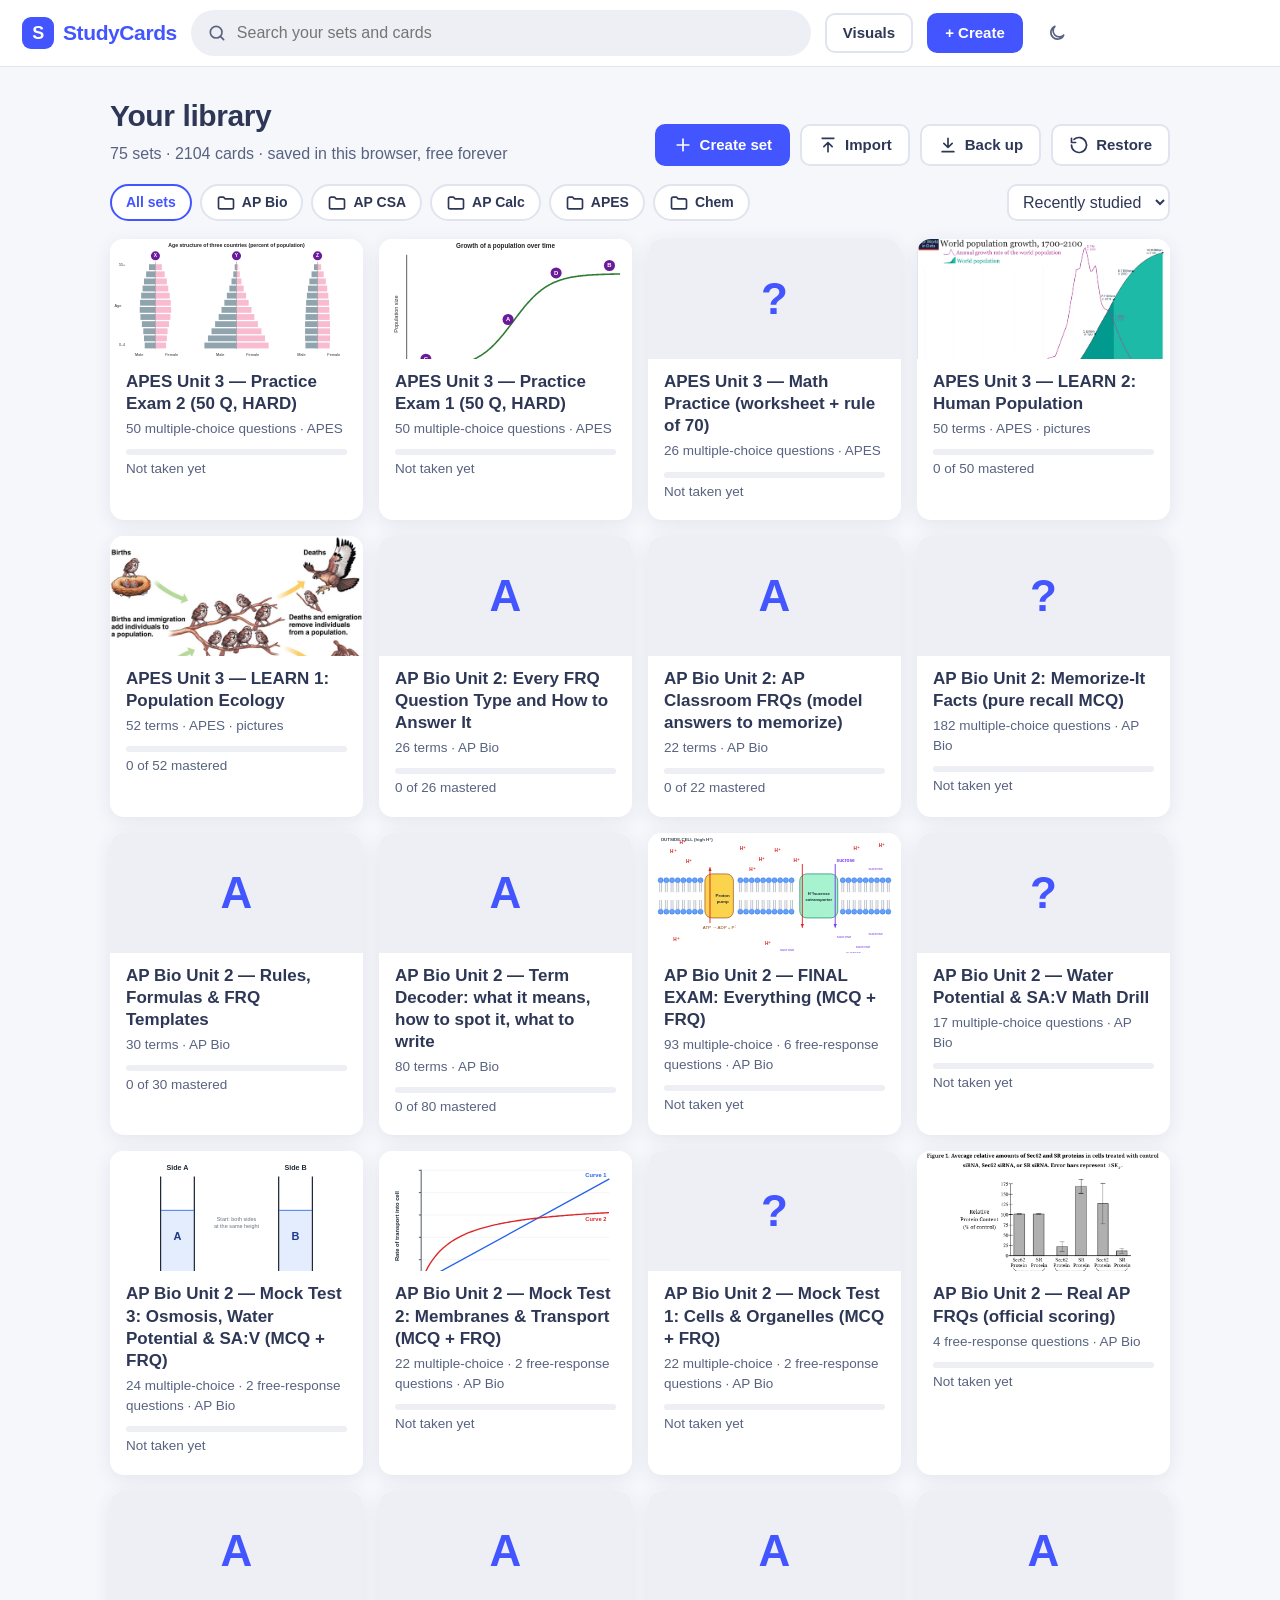
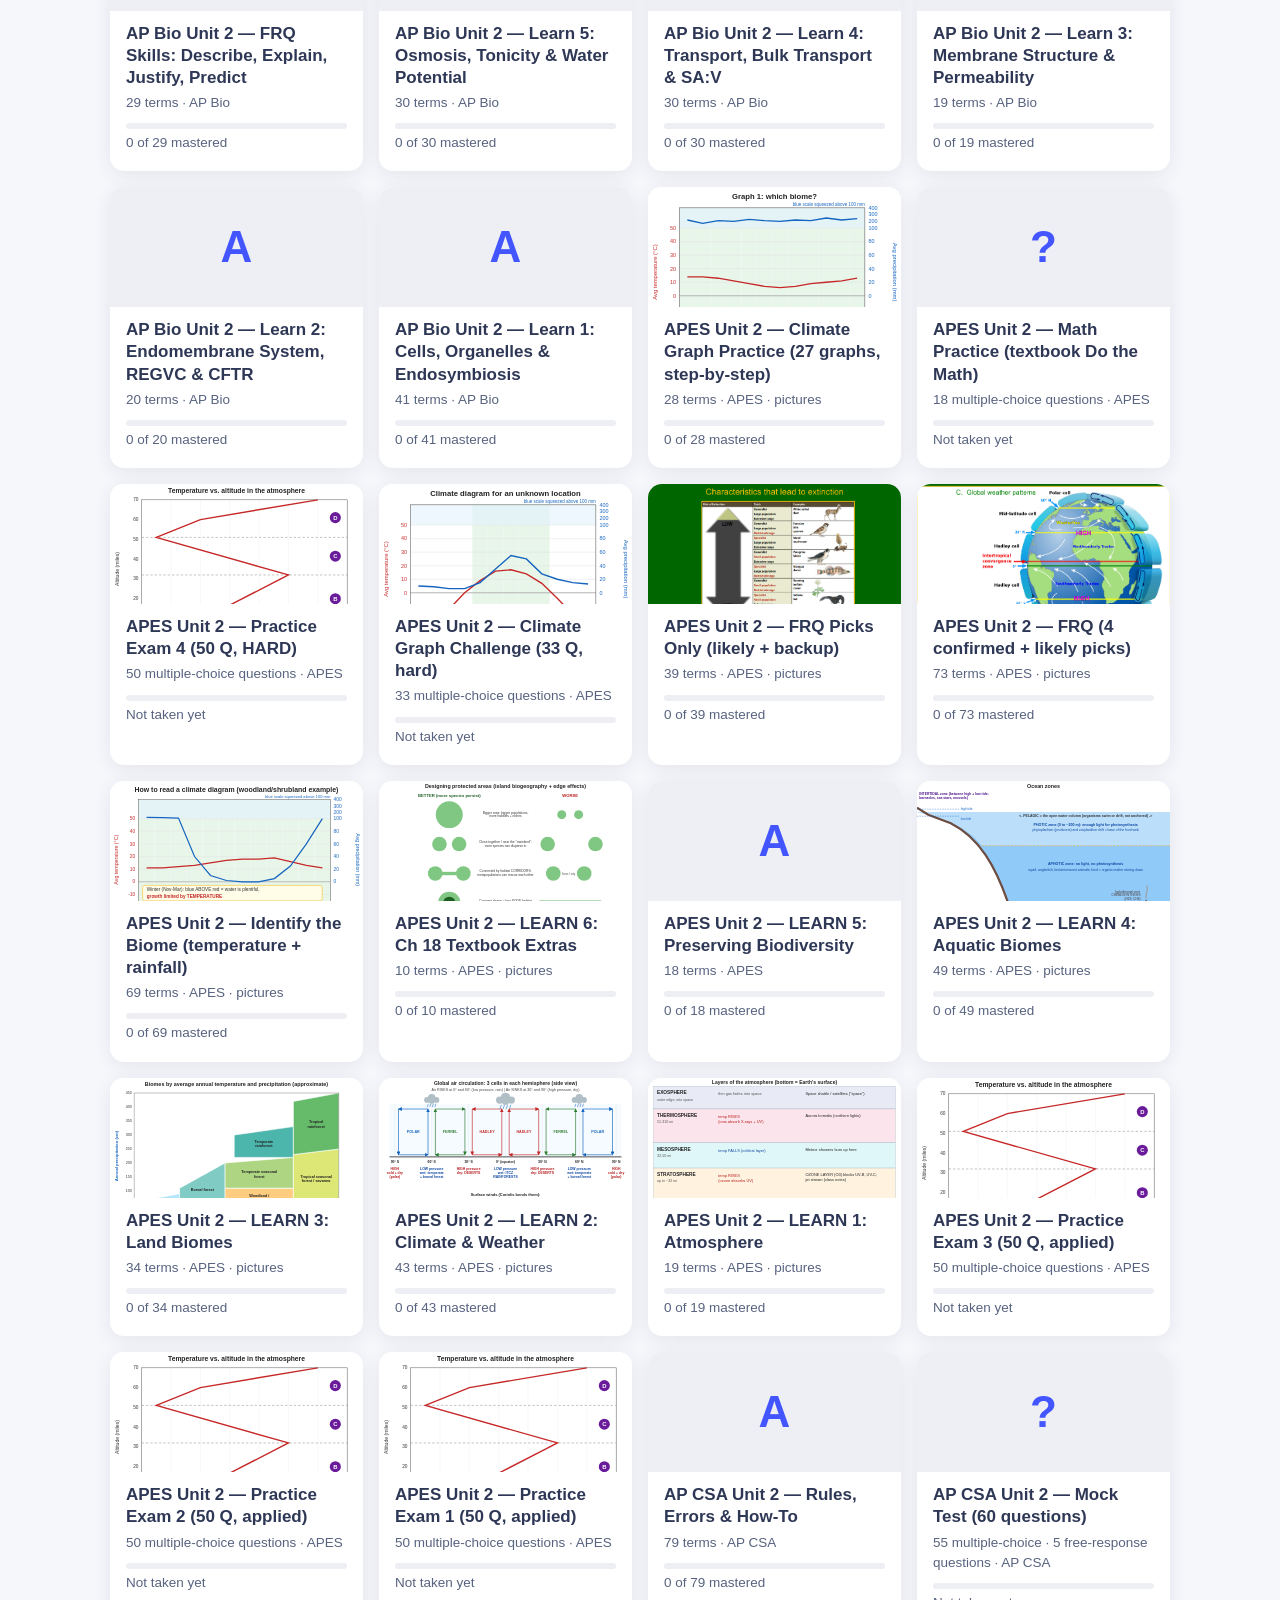
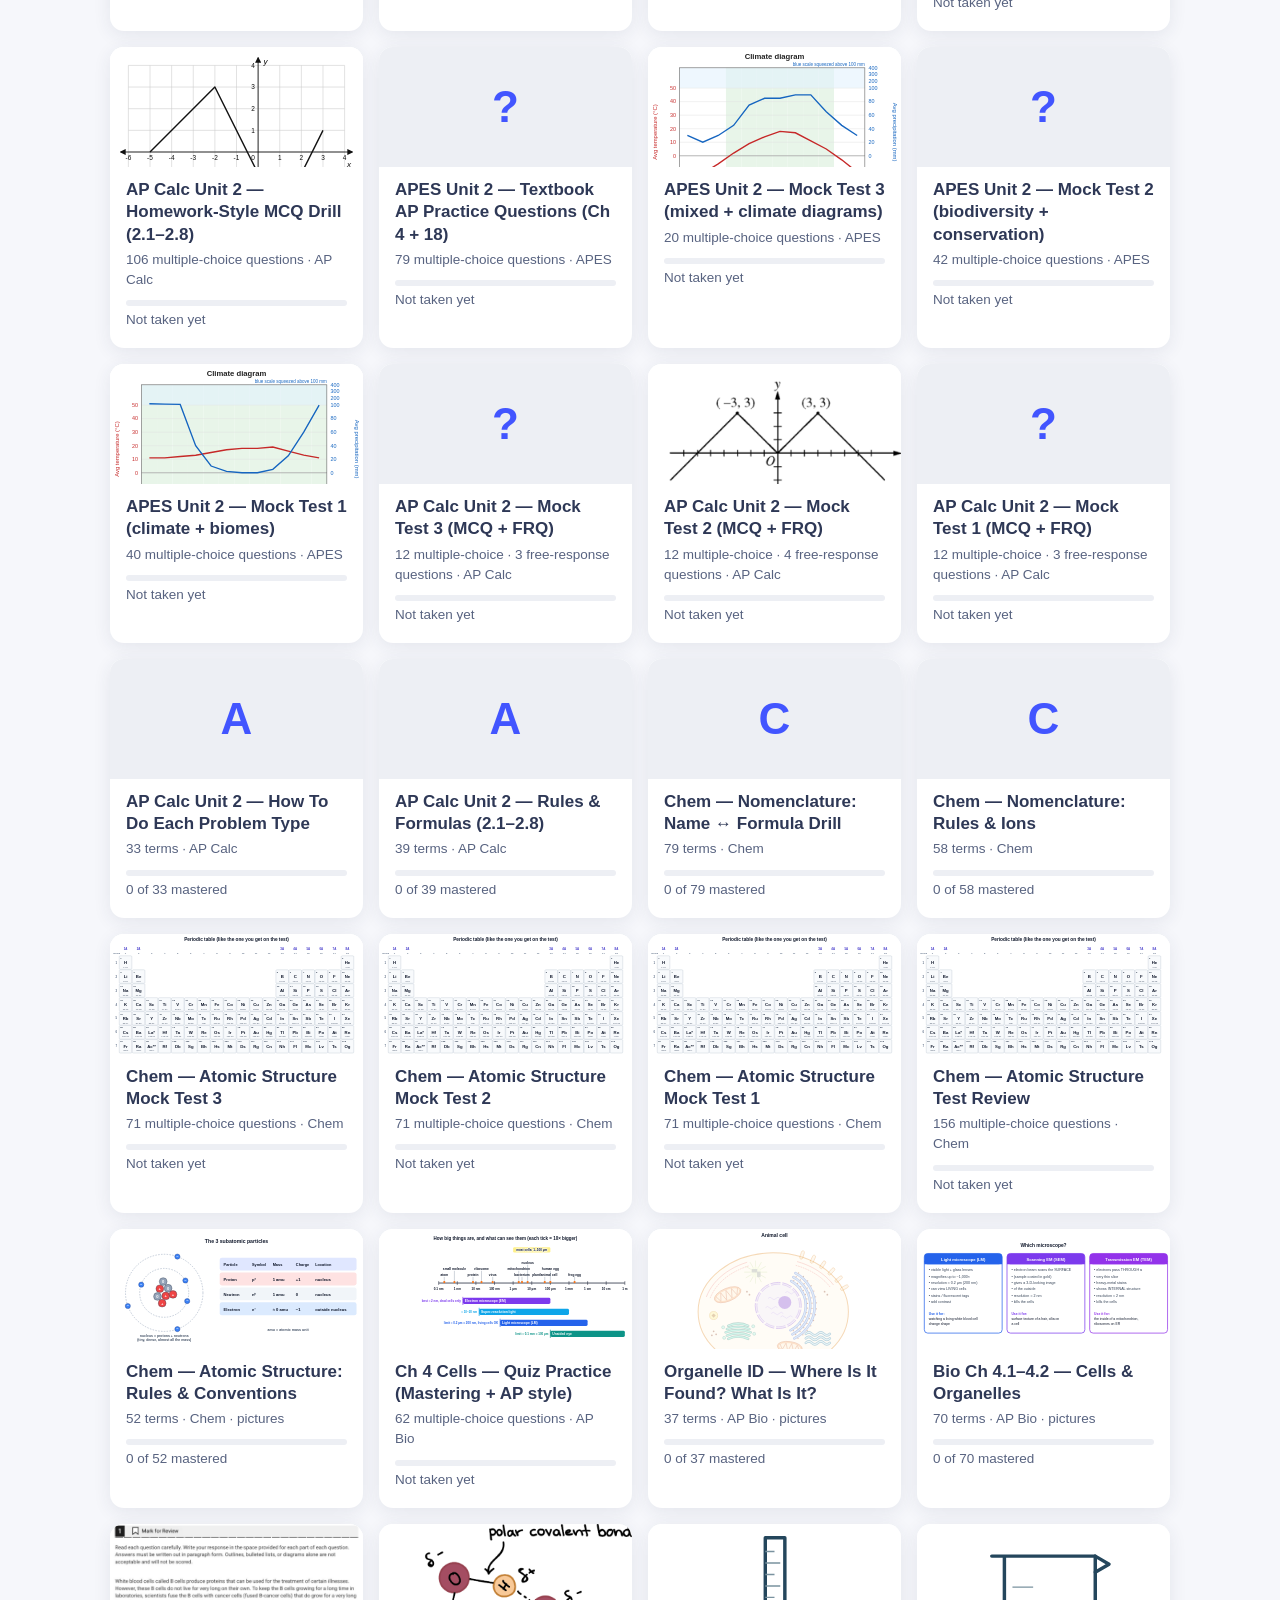
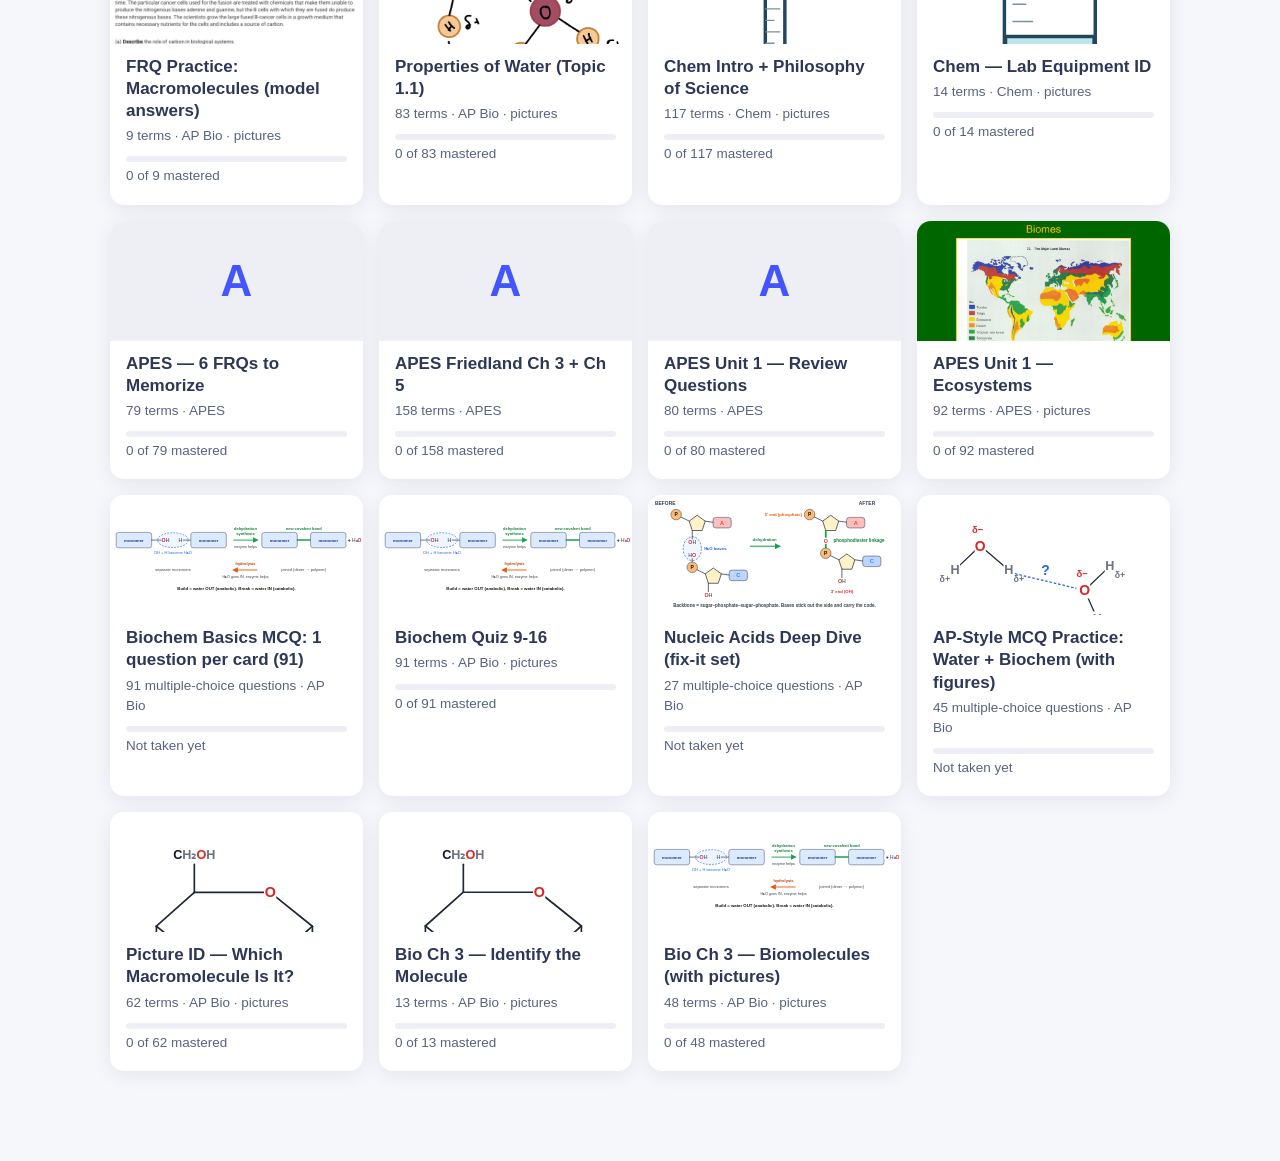
==== index.html @ 5f493a66 "Add APES Unit 3 (Population): 2 LEARN decks, math practice, 2 hard 50-Q practice exams Co-authored-b" ====
<!doctype html>
<html lang="en">
<head>
  <meta charset="utf-8">
  <meta name="viewport" content="width=device-width,initial-scale=1">
  <title>StudyCards</title>
  <link rel="stylesheet" href="styles.css?v=1792460000">
</head>
<body>
  <header class="topbar">
    <a class="logo" href="#/"><span class="mark">S</span><span class="word">StudyCards</span></a>
    <label class="search">
      <svg class="ic" viewBox="0 0 24 24" fill="none" stroke="currentColor" stroke-width="2" stroke-linecap="round"><circle cx="11" cy="11" r="7"/><path d="M20 20l-4-4"/></svg>
      <input id="q" type="search" placeholder="Search your sets and cards" autocomplete="off">
    </label>
    <a class="btn" href="explain/circulation.html" title="Air &amp; ocean circulation visual explainer">Visuals</a>
    <a class="btn primary" href="#/new">+ Create</a>
    <button class="ib" id="theme" title="Dark mode"><svg class="ic" viewBox="0 0 24 24" fill="none" stroke="currentColor" stroke-width="2" stroke-linecap="round" stroke-linejoin="round"><path d="M20 14.5A8 8 0 1 1 9.5 4 6.5 6.5 0 0 0 20 14.5z"/></svg></button>
  </header>
  <main id="app"></main>
  <input type="file" id="imgpick" accept="image/*" hidden>
  <script src="seed.js?v=1792460000"></script>
  <script src="app.js?v=1792460000"></script>
</body>
</html>
---- styles.css ----
:root {
  --bg: #f6f7fb; --card: #fff; --ink: #2e3856; --mut: #586380; --line: #e0e4ef; --soft: #edeff4;
  --pri: #4255ff; --prih: #3a4ae0; --ok: #18ae79; --okbg: #e3f7ef; --bad: #e0493e; --badbg: #fdecea;
  --learn: #ffb020; --shadow: 0 4px 18px rgba(46, 56, 86, .09);
}
body.dark {
  --bg: #0a092d; --card: #2e3856; --ink: #f6f7fb; --mut: #b0b8d6; --line: #46537d; --soft: #232e4f;
  --okbg: #113b33; --badbg: #43202a; --shadow: 0 4px 18px rgba(0, 0, 0, .4);
}
* { box-sizing: border-box; }
html { scroll-behavior: smooth; }
body { margin: 0; background: var(--bg); color: var(--ink); font: 16px/1.5 -apple-system, BlinkMacSystemFont, "Segoe UI", Inter, Roboto, sans-serif; }
a { color: inherit; }
h1 { font-size: 30px; margin: 0 0 4px; letter-spacing: -.4px; }
h2 { font-size: 22px; margin: 0 0 10px; }
h3 { font-size: 17px; margin: 18px 0 8px; }
.muted { color: var(--mut); }
.small { font-size: 13px; }
.center { text-align: center; justify-content: center; }
.row { display: flex; align-items: center; }
.gap { gap: 10px; }
.wrap { flex-wrap: wrap; }
.end { justify-content: flex-end; margin-top: 18px; }
.ic { width: 20px; height: 20px; flex: none; }

/* top bar */
.topbar { position: sticky; top: 0; z-index: 30; display: flex; align-items: center; gap: 14px; padding: 10px 22px; background: var(--card); border-bottom: 1px solid var(--line); }
.logo { display: flex; align-items: center; gap: 9px; text-decoration: none; font-weight: 800; font-size: 21px; color: var(--pri); letter-spacing: -.4px; }
body.dark .logo { color: #fff; }
.logo .mark { width: 32px; height: 32px; border-radius: 9px; background: var(--pri); color: #fff; display: grid; place-items: center; font-size: 18px; }
.search { flex: 1; max-width: 620px; display: flex; align-items: center; gap: 6px; background: var(--soft); border: 2px solid transparent; border-radius: 999px; padding: 0 14px; color: var(--mut); }
.search:focus-within { border-color: var(--pri); background: var(--card); }
.search input { flex: 1; border: 0; background: transparent; padding: 9px 4px; font: inherit; color: var(--ink); outline: 0; }
main#app { max-width: 1100px; margin: 0 auto; padding: 26px 20px 90px; }
@media (max-width: 640px) { .logo .word { display: none; } .topbar { padding: 10px 12px; gap: 8px; } h1 { font-size: 24px; } }

/* buttons */
.btn { display: inline-flex; align-items: center; justify-content: center; gap: 7px; border: 2px solid var(--line); background: var(--card); color: var(--ink); padding: 9px 16px; border-radius: 10px; font-family: inherit; font-weight: 650; font-size: 15px; line-height: 1.2; cursor: pointer; text-decoration: none; white-space: nowrap; }
.btn:hover { border-color: var(--mut); }
.btn.primary { background: var(--pri); border-color: var(--pri); color: #fff; }
.btn.primary:hover { background: var(--prih); border-color: var(--prih); }
.btn.danger { color: var(--bad); }
.btn.big { padding: 13px 26px; font-size: 16px; }
.btn.ghost { border-color: transparent; background: transparent; }
.btn:disabled { opacity: .5; cursor: default; }
.ib { display: inline-grid; place-items: center; min-width: 40px; height: 40px; padding: 0 8px; border-radius: 999px; border: 0; background: transparent; color: var(--mut); cursor: pointer; font-family: inherit; font-weight: 650; font-size: 13px; }
.ib:hover { background: var(--soft); color: var(--ink); }
.ib.on { color: var(--pri); background: rgba(66, 85, 255, .12); }
.ib.sm { min-width: 32px; height: 32px; }
.ib:disabled { opacity: .35; cursor: default; }
.star.on { color: #f5b400; }
.star.on .ic { fill: #f5b400; }
.link { background: none; border: 0; color: var(--pri); font: inherit; font-weight: 650; cursor: pointer; padding: 6px 0; margin-top: 10px; }
.crumb { display: inline-flex; align-items: center; gap: 6px; color: var(--mut); text-decoration: none; font-weight: 600; font-size: 14px; margin-bottom: 12px; }
.crumb:hover { color: var(--ink); }
.crumb .ic { width: 16px; height: 16px; }

/* home */
.home-top { display: flex; justify-content: space-between; align-items: flex-end; gap: 16px; flex-wrap: wrap; margin-bottom: 18px; }
.chips { display: flex; gap: 8px; flex-wrap: wrap; align-items: center; margin-bottom: 18px; }
.chip { border: 2px solid var(--line); background: var(--card); color: var(--ink); border-radius: 999px; padding: 6px 14px; font: inherit; font-weight: 600; font-size: 14px; cursor: pointer; display: inline-flex; gap: 6px; align-items: center; }
.chip.on { border-color: var(--pri); color: var(--pri); }
.chips select { margin-left: auto; }
select, input[type=number], .field input, .field select { font: inherit; color: var(--ink); background: var(--card); border: 2px solid var(--line); border-radius: 10px; padding: 7px 10px; }
.grid { display: grid; grid-template-columns: repeat(auto-fill, minmax(250px, 1fr)); gap: 16px; }
.tile { display: flex; flex-direction: column; background: var(--card); border-radius: 14px; box-shadow: var(--shadow); text-decoration: none; overflow: hidden; border-bottom: 4px solid transparent; transition: transform .12s, border-color .12s; }
.tile:hover { transform: translateY(-2px); border-bottom-color: var(--pri); }
.thumb { height: 120px; background: var(--soft); display: grid; place-items: center; overflow: hidden; }
.thumb img { width: 100%; height: 100%; object-fit: contain; background: #fff; }
.thumb.none { font-size: 44px; font-weight: 800; color: var(--pri); }
.tbody { padding: 12px 16px 14px; }
.ttl { font-weight: 750; font-size: 17px; line-height: 1.3; margin-bottom: 4px; }
.meta { color: var(--mut); font-size: 13.5px; }
.mbar { height: 6px; border-radius: 999px; background: var(--soft); margin: 10px 0 4px; overflow: hidden; }
.mbar span { display: block; height: 100%; background: var(--ok); }
.empty { color: var(--mut); padding: 30px; text-align: center; background: var(--card); border-radius: 14px; }
.hits { display: grid; gap: 8px; }
.hit { display: grid; grid-template-columns: 1fr 2fr auto; gap: 14px; background: var(--card); padding: 12px 16px; border-radius: 12px; text-decoration: none; box-shadow: var(--shadow); }
.hit em { color: var(--mut); font-size: 13px; font-style: normal; }
@media (max-width: 640px) { .hit { grid-template-columns: 1fr; gap: 2px; } }

/* set page */
.set-head { display: flex; justify-content: space-between; gap: 16px; flex-wrap: wrap; margin-bottom: 18px; }
.set-head p { max-width: 680px; margin: 8px 0 0; }
.modes { display: grid; grid-template-columns: repeat(auto-fill, minmax(150px, 1fr)); gap: 12px; margin-bottom: 18px; }
.mode { display: flex; align-items: center; gap: 12px; padding: 16px 18px; background: var(--card); border-radius: 12px; box-shadow: var(--shadow); text-decoration: none; font-weight: 700; border-bottom: 3px solid transparent; }
.mode:hover { border-bottom-color: var(--pri); }
.mode .ic { width: 26px; height: 26px; color: var(--pri); }
.progress-row { display: flex; gap: 12px; flex-wrap: wrap; margin-bottom: 26px; }
.pstat { background: var(--card); border-radius: 12px; padding: 10px 16px; box-shadow: var(--shadow); color: var(--mut); font-size: 14px; }
.pstat b { display: block; font-size: 22px; color: var(--ink); }
.pstat.mastered b { color: var(--ok); } .pstat.learning b { color: var(--learn); }
.list-head { display: flex; justify-content: space-between; align-items: center; gap: 12px; flex-wrap: wrap; }
.seg { display: inline-flex; background: var(--soft); padding: 4px; border-radius: 10px; }
.seg button { border: 0; background: transparent; color: var(--mut); font: inherit; font-weight: 650; font-size: 14px; padding: 6px 14px; border-radius: 8px; cursor: pointer; }
.seg button.on { background: var(--card); color: var(--ink); box-shadow: var(--shadow); }
.terms { display: grid; gap: 10px; }
.term { display: grid; grid-template-columns: minmax(0, 1fr) minmax(0, 2fr) auto; gap: 18px; background: var(--card); padding: 16px 18px; border-radius: 12px; box-shadow: var(--shadow); align-items: start; }
.term .tside { font-weight: 650; border-right: 2px solid var(--line); padding-right: 18px; }
.term img { max-width: 100%; max-height: 180px; border-radius: 8px; display: block; margin-bottom: 8px; cursor: zoom-in; background: #fff; }
.tact { display: flex; align-items: center; gap: 2px; }
.chipst { font-size: 12px; font-weight: 700; padding: 3px 9px; border-radius: 999px; margin-right: 4px; white-space: nowrap; }
.chipst.fresh { background: var(--soft); color: var(--mut); }
.chipst.learning { background: #fff3dc; color: #a36800; }
.chipst.mastered { background: var(--okbg); color: var(--ok); }
body.dark .chipst.learning { background: #4a3a17; color: #ffc85c; }
.note { margin-top: 8px; font-size: 14px; color: var(--mut); background: var(--soft); border-radius: 8px; padding: 8px 12px; text-align: left; }
@media (max-width: 700px) { .term { grid-template-columns: 1fr; } .term .tside { border-right: 0; border-bottom: 2px solid var(--line); padding: 0 0 10px; } }

/* side content */
.sc { display: flex; flex-direction: column; align-items: center; justify-content: center; gap: 12px; text-align: center; width: 100%; }
.sc img { max-width: 100%; max-height: 240px; object-fit: contain; border-radius: 8px; background: #fff; }
.sc .t { font-size: 26px; line-height: 1.35; white-space: normal; overflow-wrap: anywhere; }
.sc.long .t { font-size: 20px; }
.sc.xlong .t { font-size: 16.5px; text-align: left; }
.sc.imgonly img { max-height: 320px; }
.sc.small .t { font-size: 15.5px; }
.sc.small.long .t, .sc.small.xlong .t { font-size: 13.5px; text-align: left; }
.sc.small img { max-height: 110px; }
.sc.big .t { font-size: 22px; }
.sc.big.xlong .t { font-size: 17px; }
.sc.big img { max-height: 300px; }

/* study shell */
.study-top { display: flex; align-items: center; justify-content: space-between; gap: 12px; margin-bottom: 10px; }
.study-top .crumb { margin: 0; max-width: 40%; overflow: hidden; text-overflow: ellipsis; white-space: nowrap; }
.mode-title { display: flex; align-items: center; gap: 8px; font-weight: 750; }
.mode-title .ic { color: var(--pri); }
.count { font-weight: 700; color: var(--mut); }
.fbar { height: 4px; background: var(--soft); border-radius: 999px; overflow: hidden; }
.fbar span { display: block; height: 100%; background: var(--pri); transition: width .25s; }
.hint { text-align: center; font-size: 13px; color: var(--mut); margin-top: 12px; }
.trackbar { display: flex; justify-content: space-between; align-items: center; font-weight: 700; font-size: 14px; margin: 6px 0; }
.trackbar .still { color: var(--learn); } .trackbar .know { color: var(--ok); }

/* flashcards */
.card3d { perspective: 1800px; height: min(58vh, 460px); margin: 16px 0; cursor: pointer; user-select: none; -webkit-user-select: none; }
.card3d .inner { position: relative; width: 100%; height: 100%; transition: transform .5s cubic-bezier(.4, .2, .2, 1), opacity .18s; transform-style: preserve-3d; }
.card3d.flipped .inner { transform: rotateX(180deg); }
.card3d.go-left .inner { transform: translateX(-60px) rotate(-4deg); opacity: 0; }
.card3d.go-right .inner { transform: translateX(60px) rotate(4deg); opacity: 0; }
.face { position: absolute; inset: 0; backface-visibility: hidden; -webkit-backface-visibility: hidden; background: var(--card); border-radius: 20px; box-shadow: var(--shadow); display: flex; flex-direction: column; align-items: center; justify-content: center; padding: 48px 40px 32px; overflow: auto; }
.face.back { transform: rotateX(180deg); }
.face .sc img { max-height: 300px; }
.face .sc.imgonly img { max-height: 360px; }
.face .note { max-width: 640px; }
.ftools { position: absolute; top: 10px; right: 12px; display: flex; gap: 2px; }
.fctl { display: flex; justify-content: center; align-items: center; gap: 18px; }
.round { width: 58px; height: 58px; border-radius: 999px; border: 2px solid var(--line); background: var(--card); color: var(--ink); display: grid; place-items: center; cursor: pointer; }
.round:hover:not(:disabled) { border-color: var(--mut); }
.round:disabled { opacity: .35; cursor: default; }
.round .ic { width: 26px; height: 26px; }
.round.still { color: var(--learn); border-color: var(--learn); }
.round.know { color: var(--ok); border-color: var(--ok); }
.done { text-align: center; background: var(--card); border-radius: 20px; padding: 44px 24px; box-shadow: var(--shadow); margin-top: 20px; }
.donestats { display: flex; justify-content: center; gap: 30px; margin: 20px 0; font-weight: 700; }
.donestats b { display: block; font-size: 36px; }
.donestats .know b { color: var(--ok); } .donestats .still b { color: var(--learn); }

/* learn / write / quiz cards */
.qcard { background: var(--card); border-radius: 20px; box-shadow: var(--shadow); padding: 28px 32px; margin-top: 16px; }
.qcard.center { text-align: center; }
.qtag { font-size: 13px; font-weight: 700; color: var(--mut); margin-bottom: 8px; }
.prompt { min-height: 120px; display: flex; align-items: center; justify-content: center; padding: 10px 0 20px; }
.qlabel { font-weight: 700; color: var(--mut); font-size: 14px; margin: 6px 0 12px; }
.choices { display: grid; grid-template-columns: 1fr 1fr; gap: 12px; }
@media (max-width: 640px) { .choices { grid-template-columns: 1fr; } .qcard { padding: 20px 16px; } }
.choice { position: relative; display: flex; align-items: center; gap: 12px; text-align: left; border: 2px solid var(--line); background: var(--card); color: var(--ink); border-radius: 12px; padding: 14px 16px; cursor: pointer; font: inherit; min-height: 64px; }
.choice:hover:not(:disabled) { border-color: var(--mut); }
.choice .sc { align-items: flex-start; text-align: left; }
.choice .sc .t { text-align: left; }
.choice .key { flex: none; width: 26px; height: 26px; border-radius: 999px; background: var(--soft); display: grid; place-items: center; font-size: 13px; font-weight: 750; color: var(--mut); }
.choice.right { border-color: var(--ok); background: var(--okbg); }
.choice.wrong { border-color: var(--bad); background: var(--badbg); }
.choice:disabled { cursor: default; }
.wform { display: flex; gap: 10px; }
.wform input, .tq input[type=text] { flex: 1; font: inherit; font-size: 18px; color: var(--ink); background: var(--soft); border: 2px solid transparent; border-bottom-color: var(--line); border-radius: 10px; padding: 12px 14px; outline: 0; }
.wform input:focus, .tq input[type=text]:focus { border-color: var(--pri); background: var(--card); }
.fb { margin-top: 16px; padding: 12px 16px; border-radius: 12px; font-weight: 700; display: flex; align-items: center; gap: 8px; flex-wrap: wrap; }
.fb.good { background: var(--okbg); color: var(--ok); }
.fb.bad { background: var(--badbg); color: var(--bad); }
.correct-ans { border: 2px solid var(--ok); border-radius: 12px; padding: 14px; margin: 10px 0; }
.you-said { color: var(--bad); margin: 6px 0 12px; }
#fb .row { margin-top: 12px; }
.lbars { margin: 8px 0 4px; }
.lbar { height: 10px; border-radius: 999px; background: var(--soft); display: flex; overflow: hidden; }
.lbar .seg-m { background: var(--ok); transition: width .3s; }
.lbar .seg-l { background: var(--learn); transition: width .3s; }
.lcounts { display: flex; gap: 18px; font-size: 13px; color: var(--mut); margin-top: 6px; flex-wrap: wrap; }
.dot { display: inline-block; width: 9px; height: 9px; border-radius: 99px; margin-right: 6px; }
.dot.f { background: var(--line); } .dot.l { background: var(--learn); } .dot.m { background: var(--ok); }
.rsum { max-width: 560px; margin: 18px auto; text-align: left; display: grid; gap: 6px; }
.rrow { display: flex; justify-content: space-between; gap: 12px; padding: 9px 14px; border-radius: 10px; background: var(--soft); }
.rrow em { font-style: normal; font-weight: 700; font-size: 13px; white-space: nowrap; }
.rrow.m em { color: var(--ok); } .rrow.l em { color: var(--learn); } .rrow.x em { color: var(--bad); }
.score { font-size: 48px; font-weight: 800; color: var(--pri); }

/* test */
.setup { max-width: 560px; margin-left: auto; margin-right: auto; }
.field { display: flex; flex-direction: column; gap: 6px; font-weight: 650; margin: 14px 0; }
.field.inline { flex-direction: row; align-items: center; gap: 10px; margin: 0; }
.check { display: flex; align-items: center; gap: 10px; font-weight: 500; margin: 6px 0; cursor: pointer; }
.check input { width: 18px; height: 18px; accent-color: var(--pri); }
.tsec h3 { margin-top: 30px; font-size: 20px; }
.tsec h3 span { color: var(--mut); font-weight: 600; }
.tq { background: var(--card); border-radius: 16px; box-shadow: var(--shadow); padding: 22px 24px; margin: 14px 0; border: 2px solid transparent; }
.tq.right { border-color: var(--ok); }
.tq.wrong { border-color: var(--bad); }
.tqn { font-size: 13px; color: var(--mut); font-weight: 700; margin-bottom: 8px; }
.tfgrid { display: grid; grid-template-columns: 1fr 1fr; gap: 16px; align-items: center; margin-bottom: 14px; }
.tfgrid > div { border-left: 3px solid var(--line); padding-left: 14px; }
.tfgrid > div:first-child { border-left: 0; padding-left: 0; }
.opts { display: grid; grid-template-columns: 1fr 1fr; gap: 10px; margin-top: 12px; }
.opt { display: flex; align-items: center; gap: 10px; border: 2px solid var(--line); border-radius: 12px; padding: 12px 14px; cursor: pointer; }
.opt:has(input:checked) { border-color: var(--pri); background: rgba(66, 85, 255, .07); }
.opt input { accent-color: var(--pri); width: 18px; height: 18px; flex: none; }
.opt .sc { align-items: flex-start; text-align: left; }
.opt.right { border-color: var(--ok); background: var(--okbg); }
.opt.wrong { border-color: var(--bad); background: var(--badbg); }
.reveal { margin-top: 12px; padding: 10px 14px; border-radius: 10px; background: var(--okbg); font-size: 15px; }
.reveal .sc { align-items: flex-start; }
.reveal .sc .t { text-align: left; font-size: 16px; }
.mtwrap { display: grid; grid-template-columns: 1fr 1fr; gap: 18px; }
.mt-row { display: flex; align-items: center; gap: 12px; padding: 10px 0; border-bottom: 1px solid var(--line); }
.mt-row .sc { align-items: flex-start; text-align: left; }
.mt-row select { flex: none; min-width: 64px; font-weight: 700; }
.mt-row.right select { border-color: var(--ok); } .mt-row.wrong select { border-color: var(--bad); }
.mt-row .fix { color: var(--ok); font-weight: 800; flex: none; }
.bank { display: flex; gap: 10px; align-items: flex-start; padding: 8px 10px; border-radius: 10px; background: var(--soft); margin-bottom: 8px; }
.bank b { flex: none; width: 26px; height: 26px; display: grid; place-items: center; border-radius: 99px; background: var(--card); }
.bank .sc { align-items: flex-start; text-align: left; }
@media (max-width: 700px) { .tfgrid, .opts, .mtwrap { grid-template-columns: 1fr; } }
.resultbar { display: flex; gap: 22px; align-items: center; flex-wrap: wrap; }

/* multiple-choice sets */
.qcard > .tq { box-shadow: none; padding: 0; margin: 0; }
.qimg { text-align: center; margin: 6px 0 14px; }
.qimg img { max-width: 100%; max-height: 340px; object-fit: contain; background: #fff; border-radius: 10px; border: 1px solid var(--line); padding: 8px; cursor: zoom-in; }
.qstem { font-size: 17px; line-height: 1.55; margin-bottom: 14px; }
.mcopts { display: grid; gap: 10px; }
.mcopts .choice { min-height: 0; padding: 12px 16px; line-height: 1.45; }
.opt .letter { flex: none; width: 26px; height: 26px; border-radius: 99px; background: var(--soft); display: grid; place-items: center; font-weight: 800; font-size: 13px; color: var(--mut); }
.mcopts .opt { cursor: pointer; line-height: 1.45; }
table.qt { width: auto; min-width: 60%; margin: 12px auto; font-size: 15px; }
table.qt td, table.qt th { text-align: center; }
ol.plain { margin: 6px 0; padding-left: 24px; }
ol.plain li { padding: 3px 0; }
.why.hidden-ans { display: none; }
.reveal-all .why.hidden-ans { display: block; margin-top: 8px; padding: 10px 14px; border-radius: 10px; background: var(--okbg); font-size: 15px; }
.reveal-all li.isans { color: var(--ok); font-weight: 750; }
.mode small { font-weight: 500; font-size: 12.5px; }
.fpart { border-top: 1px solid var(--line); padding: 14px 0 4px; }
.fq { font-size: 16.5px; line-height: 1.55; margin: 6px 0 10px; }
.fwork { width: 100%; font: inherit; font-size: 15px; color: var(--ink); background: var(--soft); border: 2px solid var(--line); border-radius: 10px; padding: 10px 12px; margin-bottom: 10px; resize: vertical; outline: 0; }
.fwork:focus { border-color: var(--pri); }
.fsol .reveal { line-height: 1.6; }
.selfrow { display: flex; align-items: center; gap: 8px; flex-wrap: wrap; margin: 10px 0 4px; }
.selfrow .btn { padding: 6px 14px; }
.fsrc { margin-top: 12px; font-size: 12.5px; color: var(--mut); }

/* picture id */
.pidmiss { display: grid; grid-template-columns: repeat(auto-fill, minmax(220px, 1fr)); gap: 10px; text-align: left; margin-top: 10px; }
.pm { display: flex; flex-direction: column; gap: 8px; background: var(--soft); border-radius: 12px; padding: 10px; }
.pm img { width: 100%; height: 110px; object-fit: contain; background: #fff; border-radius: 8px; cursor: zoom-in; }

/* match */
.match-top { display: flex; justify-content: space-between; align-items: center; margin: 8px 0 14px; }
.timer { font-size: 30px; font-weight: 800; font-variant-numeric: tabular-nums; }
.mgrid { display: grid; grid-template-columns: repeat(4, 1fr); gap: 12px; }
@media (max-width: 700px) { .mgrid { grid-template-columns: repeat(3, 1fr); } }
.mtile { min-height: 130px; border: 2px solid var(--line); background: var(--card); color: var(--ink); border-radius: 14px; padding: 10px; cursor: pointer; font: inherit; display: flex; align-items: center; justify-content: center; transition: opacity .25s, transform .25s, border-color .1s; box-shadow: var(--shadow); overflow: hidden; }
.mtile .sc .t { font-size: 14.5px; }
.mtile .sc.long .t, .mtile .sc.xlong .t { font-size: 12.5px; text-align: center; }
.mtile .sc img { max-height: 96px; }
.mtile.sel { border-color: var(--pri); background: rgba(66, 85, 255, .08); }
.mtile.bad { border-color: var(--bad); background: var(--badbg); animation: shake .35s; }
.mtile.good { border-color: var(--ok); background: var(--okbg); }
.mtile.gone { opacity: 0; transform: scale(.9); pointer-events: none; }
@keyframes shake { 25% { transform: translateX(-6px); } 75% { transform: translateX(6px); } }

/* editor */
.edit-top { display: flex; align-items: center; justify-content: space-between; gap: 12px; flex-wrap: wrap; margin-bottom: 16px; }
.edit-top h1 { flex: 1; }
.meta-fields { display: grid; gap: 10px; margin-bottom: 14px; }
.big-input, .meta-fields textarea, .meta-fields input { width: 100%; font: inherit; color: var(--ink); background: var(--card); border: 2px solid transparent; border-bottom: 2px solid var(--line); border-radius: 10px; padding: 12px 14px; outline: 0; }
.big-input { font-size: 20px; font-weight: 650; }
.meta-fields textarea { min-height: 60px; resize: vertical; }
.big-input:focus, .meta-fields textarea:focus, .meta-fields input:focus { border-bottom-color: var(--pri); }
#rows { display: grid; gap: 14px; margin-top: 14px; }
.erow { background: var(--card); border-radius: 14px; box-shadow: var(--shadow); }
.ehead { display: flex; justify-content: space-between; align-items: center; padding: 6px 10px 6px 18px; border-bottom: 1px solid var(--line); }
.ehead .num { font-weight: 800; color: var(--mut); }
.ebody { display: grid; grid-template-columns: 1fr 1fr; gap: 20px; padding: 14px 18px 16px; }
@media (max-width: 700px) { .ebody { grid-template-columns: 1fr; } }
.eside { display: grid; grid-template-columns: 1fr auto; gap: 4px 10px; align-items: start; border-radius: 10px; }
.eside.drag { outline: 3px dashed var(--pri); outline-offset: 4px; }
.eside textarea, .enote textarea { width: 100%; resize: none; overflow: hidden; font: inherit; color: var(--ink); background: transparent; border: 0; border-bottom: 2px solid var(--ink); padding: 6px 2px; outline: 0; min-height: 36px; }
.eside textarea:focus, .enote textarea:focus { border-bottom-color: var(--pri); border-bottom-width: 3px; }
.elabel { grid-column: 1; font-size: 11.5px; font-weight: 750; color: var(--mut); letter-spacing: .5px; }
.eimg { grid-row: 1 / span 2; grid-column: 2; }
.imgbtn { width: 84px; height: 62px; border: 2px dashed var(--line); border-radius: 10px; background: transparent; color: var(--mut); cursor: pointer; display: flex; flex-direction: column; align-items: center; justify-content: center; font: inherit; font-size: 11.5px; font-weight: 700; }
.imgbtn:hover { border-color: var(--pri); color: var(--pri); }
.thumbwrap { position: relative; width: 84px; height: 62px; }
.thumbwrap img { width: 100%; height: 100%; object-fit: contain; border-radius: 8px; background: #fff; border: 1px solid var(--line); cursor: zoom-in; }
.thumbwrap .rm { position: absolute; top: -10px; right: -10px; background: var(--card); box-shadow: var(--shadow); min-width: 26px; height: 26px; }
.enote { padding: 0 18px 14px; }
.add-row { width: 100%; margin-top: 14px; padding: 22px; border: 0; border-radius: 14px; background: var(--card); box-shadow: var(--shadow); color: var(--ink); font: inherit; font-weight: 800; letter-spacing: .5px; cursor: pointer; display: flex; justify-content: center; align-items: center; gap: 8px; border-bottom: 4px solid var(--pri); }

/* import */
.imp, .exp { width: 100%; min-height: 200px; font: 14px/1.5 ui-monospace, SFMono-Regular, Menlo, monospace; color: var(--ink); background: var(--card); border: 2px solid var(--line); border-radius: 12px; padding: 12px; margin: 12px 0; tab-size: 12; }
.seps { display: grid; grid-template-columns: 1fr 1fr; gap: 20px; background: var(--card); border-radius: 12px; padding: 14px 18px; }
.seps label { display: inline-flex; gap: 6px; margin-right: 14px; align-items: center; cursor: pointer; }
.seps input[type=text] { width: 90px; font: inherit; border: 2px solid var(--line); border-radius: 8px; padding: 3px 8px; background: var(--card); color: var(--ink); }
@media (max-width: 640px) { .seps { grid-template-columns: 1fr; } }
.iprev { display: grid; gap: 6px; margin-bottom: 16px; }
.iprev div { display: grid; grid-template-columns: 1fr 2fr; gap: 12px; background: var(--card); padding: 8px 12px; border-radius: 8px; font-size: 14px; }

/* modal, toast, lightbox */
.modal-wrap { position: fixed; inset: 0; background: rgba(10, 9, 45, .55); z-index: 50; display: grid; place-items: center; padding: 20px; }
.modal { background: var(--card); color: var(--ink); border-radius: 18px; padding: 24px 26px; width: min(640px, 100%); max-height: 90vh; overflow: auto; box-shadow: 0 20px 60px rgba(0, 0, 0, .3); }
.modal h2 { margin-top: 0; }
.modal .row.end { margin-top: 20px; }
.toast { position: fixed; left: 50%; bottom: 26px; transform: translate(-50%, 30px); opacity: 0; background: #2e3856; color: #fff; padding: 12px 20px; border-radius: 12px; font-weight: 650; z-index: 60; transition: .25s; box-shadow: 0 8px 24px rgba(0, 0, 0, .25); }
.toast.show { transform: translate(-50%, 0); opacity: 1; }
.lightbox { position: fixed; inset: 0; z-index: 70; background: rgba(0, 0, 0, .85); display: grid; place-items: center; cursor: zoom-out; padding: 24px; }
.lightbox img { max-width: 100%; max-height: 100%; background: #fff; border-radius: 8px; }

/* stacked isotope notation: <span class="iso"><sup>A</sup><sub>Z</sub></span>X */
.isow{display:inline-flex;align-items:center;vertical-align:middle;margin:0 2px;white-space:nowrap}
.iso{display:inline-flex;flex-direction:column;align-items:flex-end;font-size:.72em;line-height:1.1;margin-right:2px;font-weight:600}
.isox{font-size:1.25em;font-weight:700}
.isoc{align-self:flex-start;font-size:.72em;font-weight:600;margin-left:1px;margin-top:-.1em}
.whyimg{margin:12px 0 0;max-width:640px}

/* multi-line answer choices (program output) */
.mcopts .choice > span:last-child, .mcopts .opt > span:last-child, #qlist li { white-space: pre-line; }
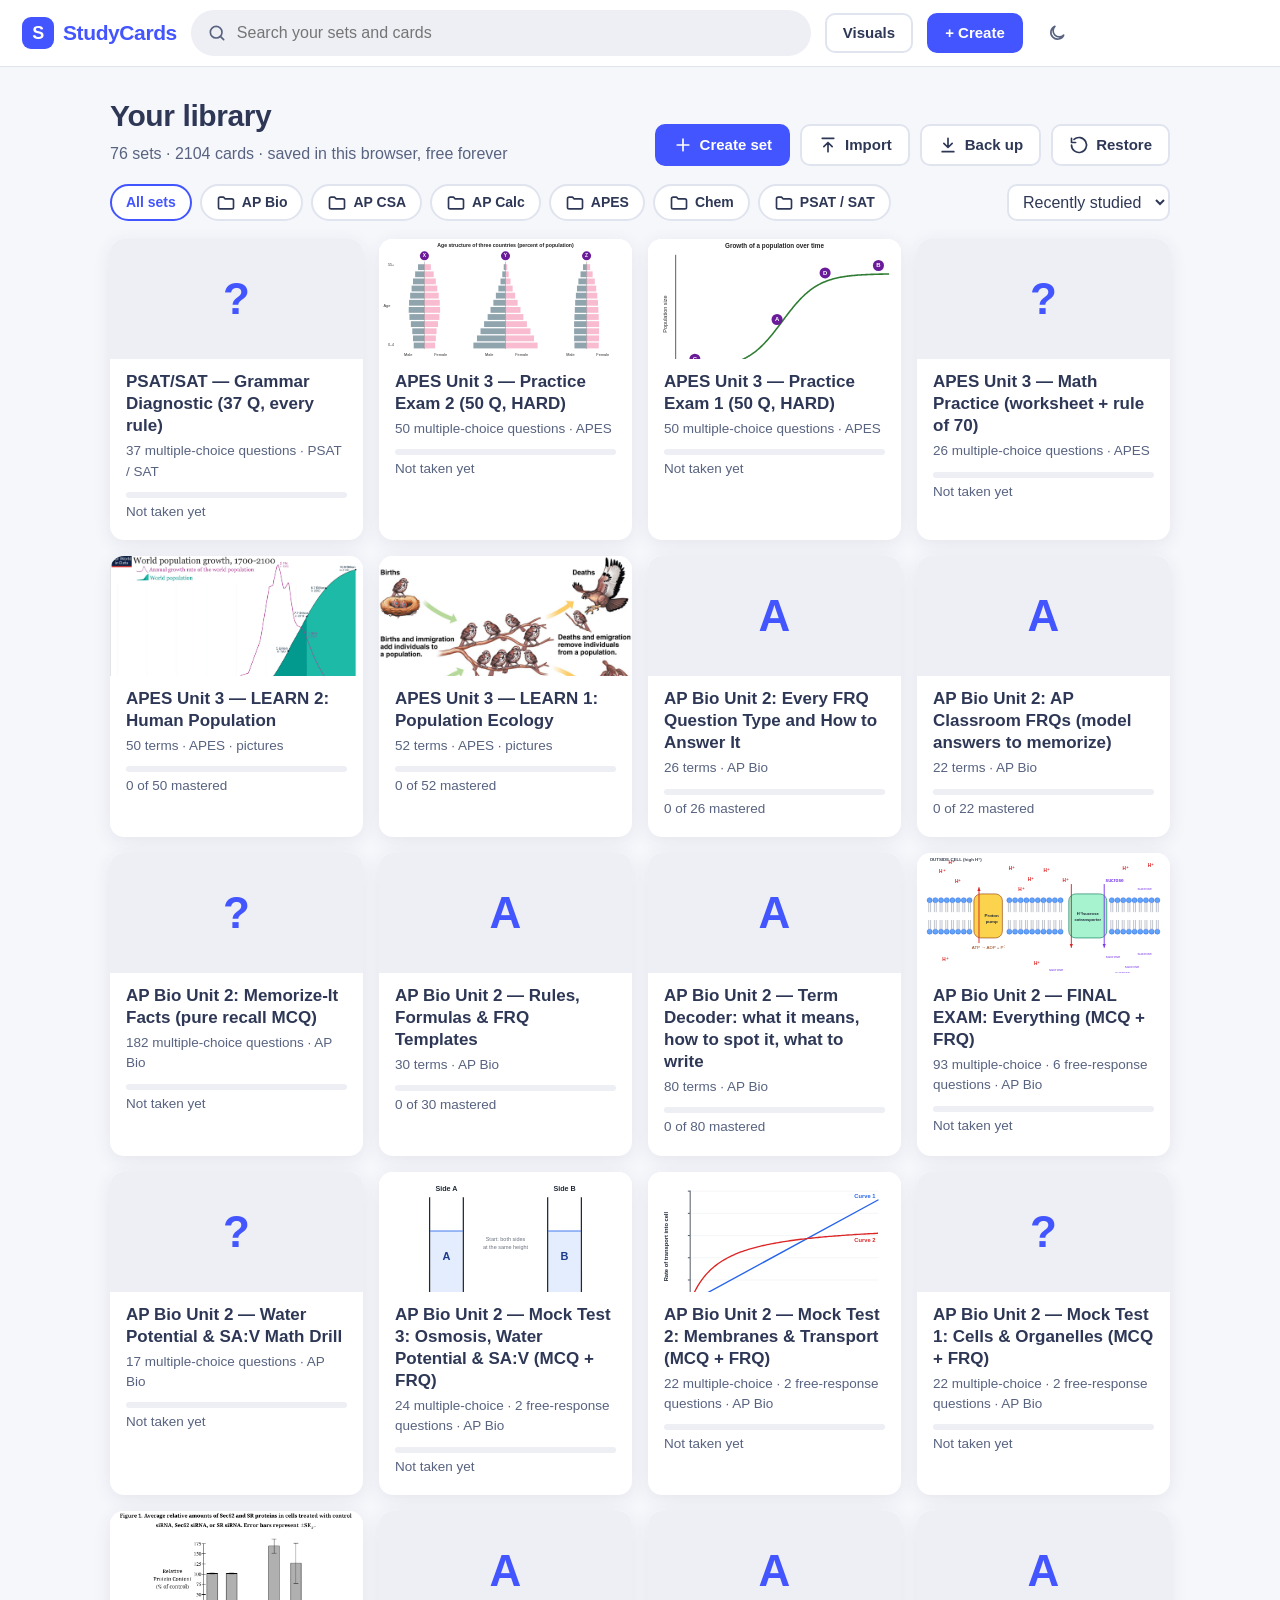
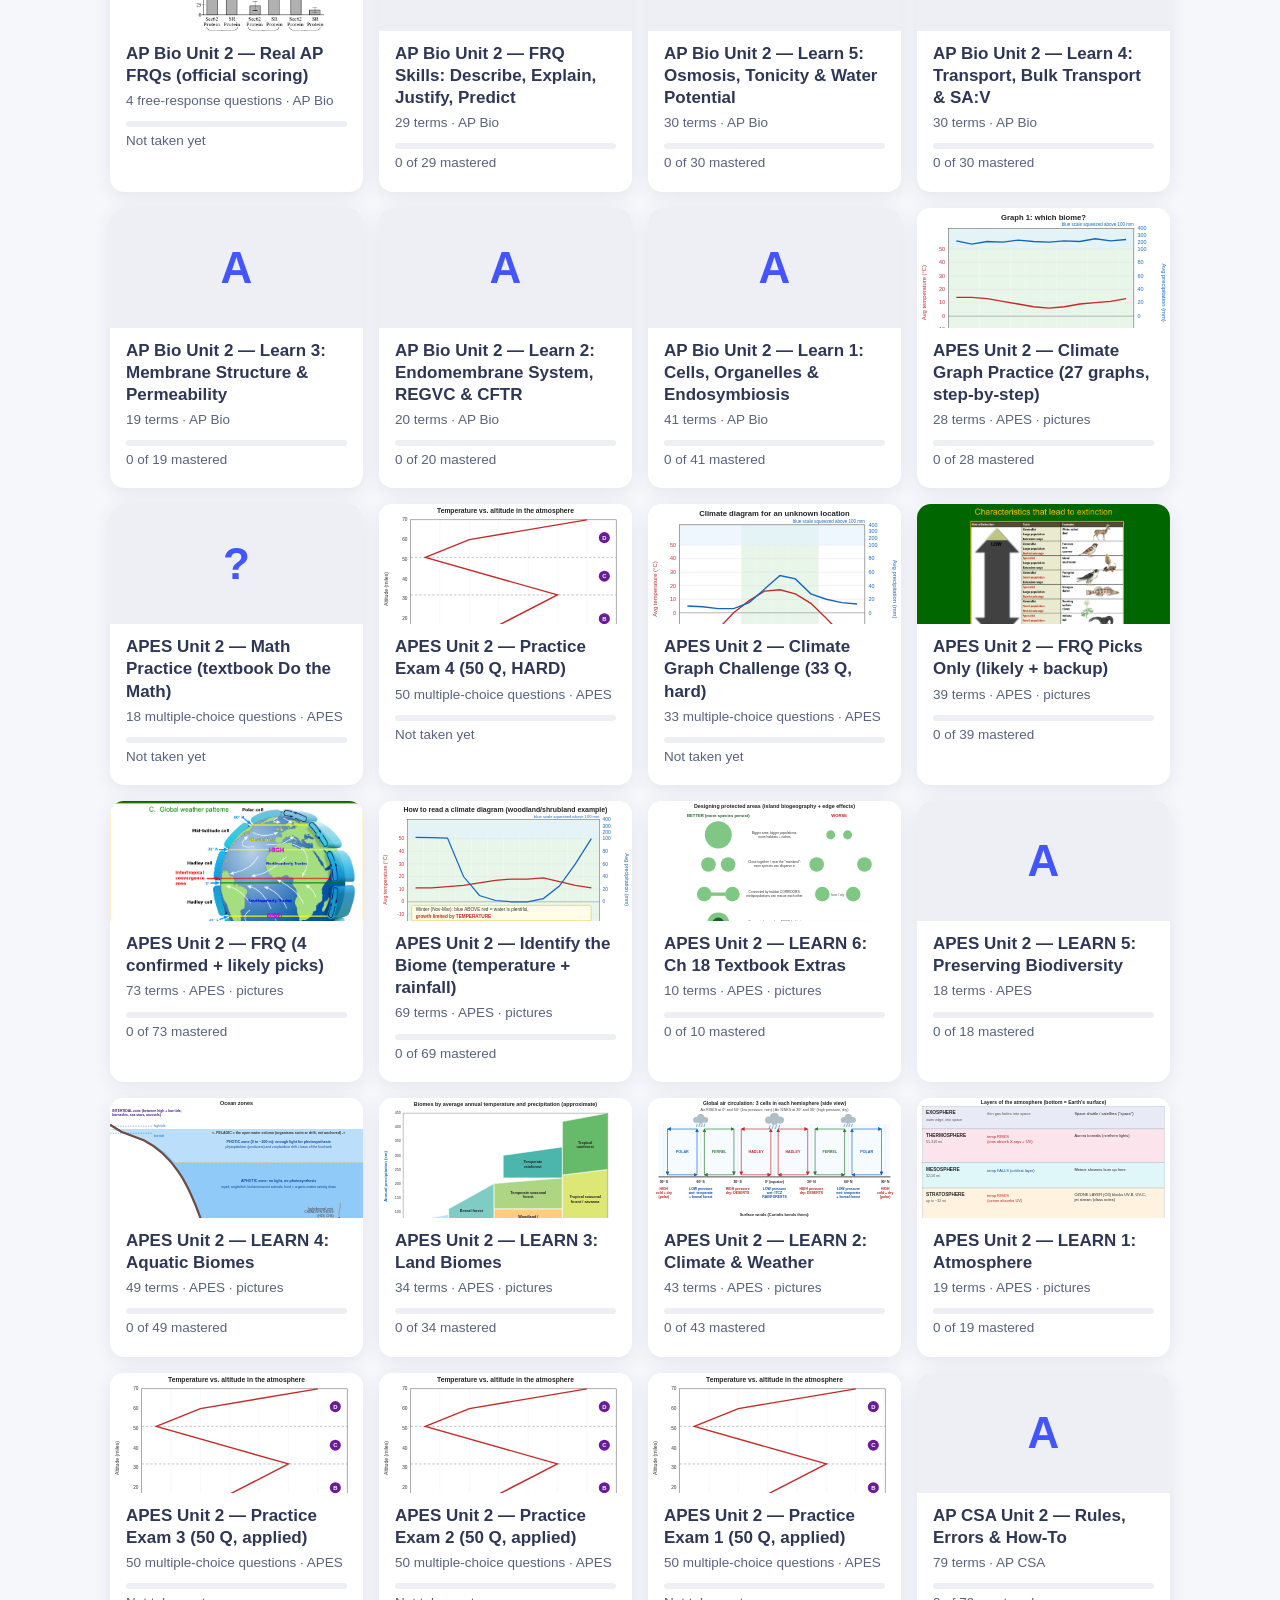
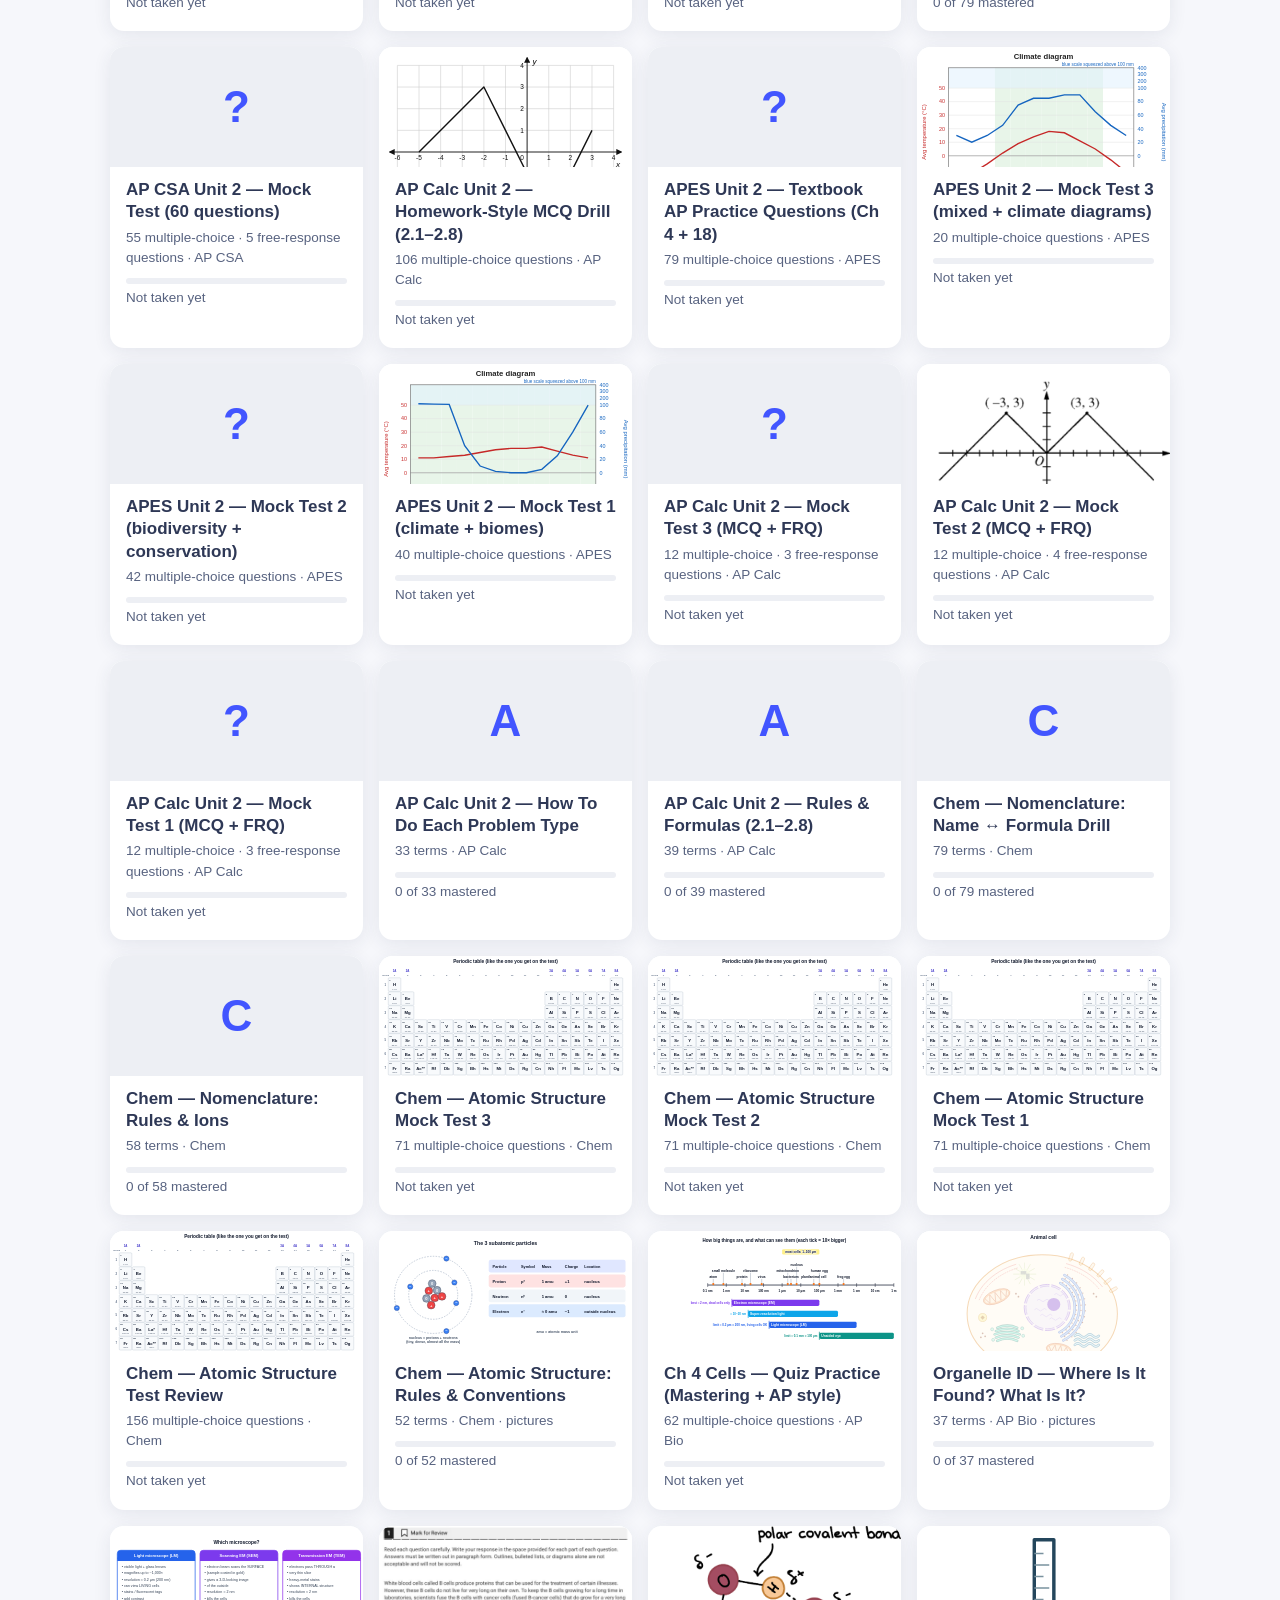
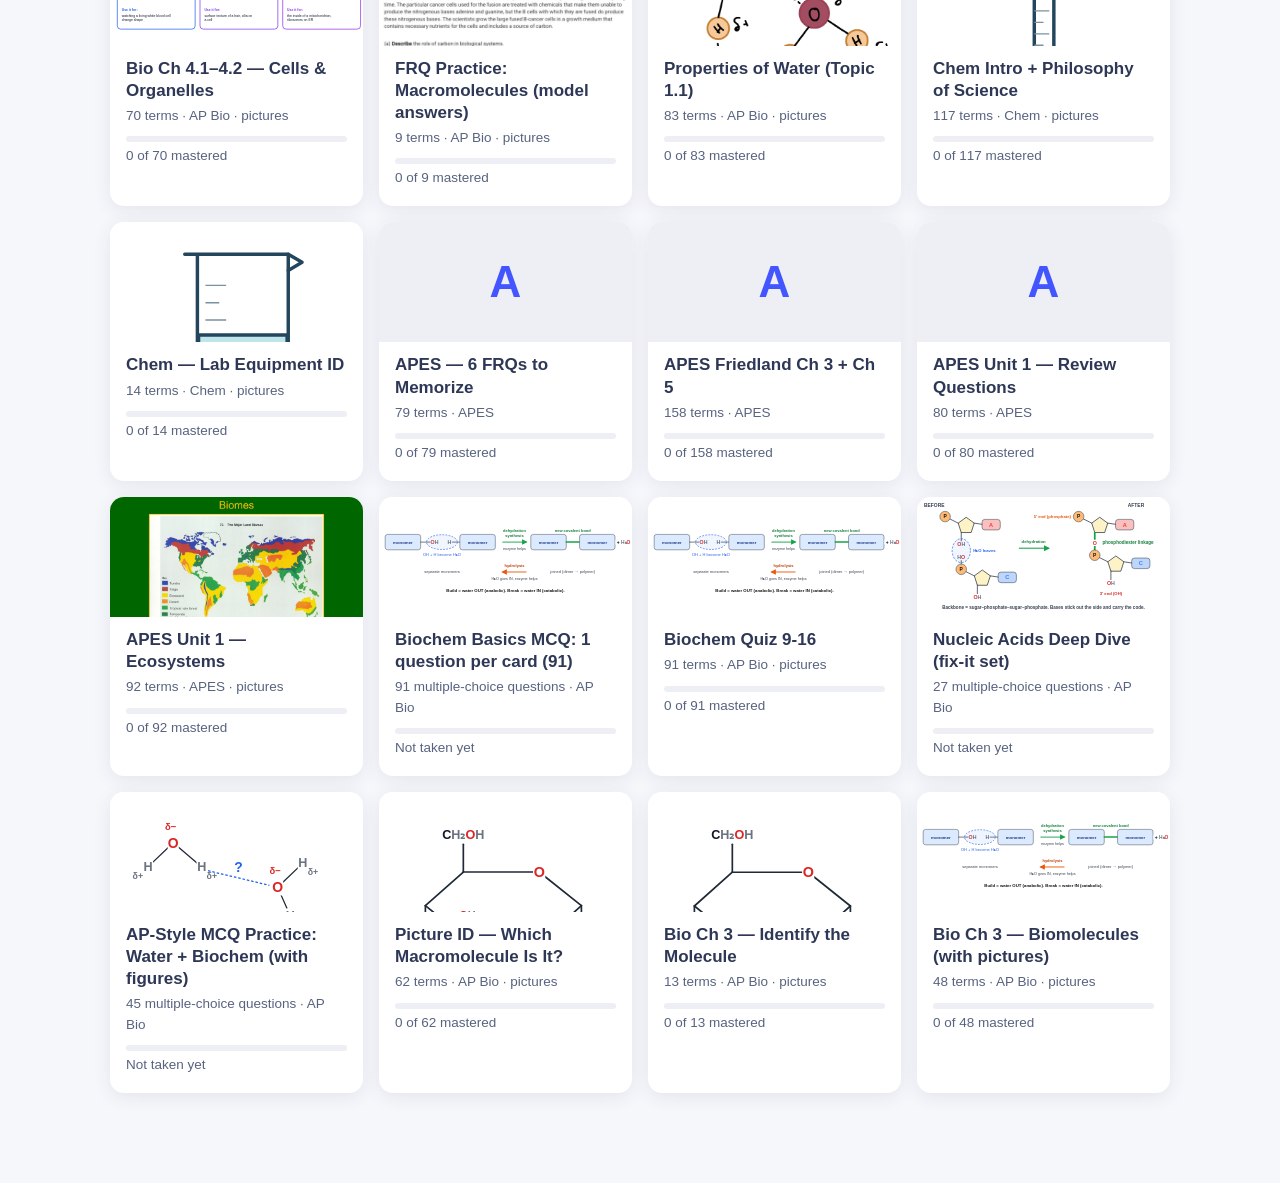
==== commit 55336d26: "Add PSAT/SAT grammar diagnostic (37 Q) Co-authored-by: Cursor <cursoragent@cursor.com>" ====
--- a/index.html
+++ b/index.html
@@ -19,7 +19,7 @@
   </header>
   <main id="app"></main>
   <input type="file" id="imgpick" accept="image/*" hidden>
-  <script src="seed.js?v=1792460000"></script>
+  <script src="seed.js?v=1792470000"></script>
   <script src="app.js?v=1792460000"></script>
 </body>
 </html>
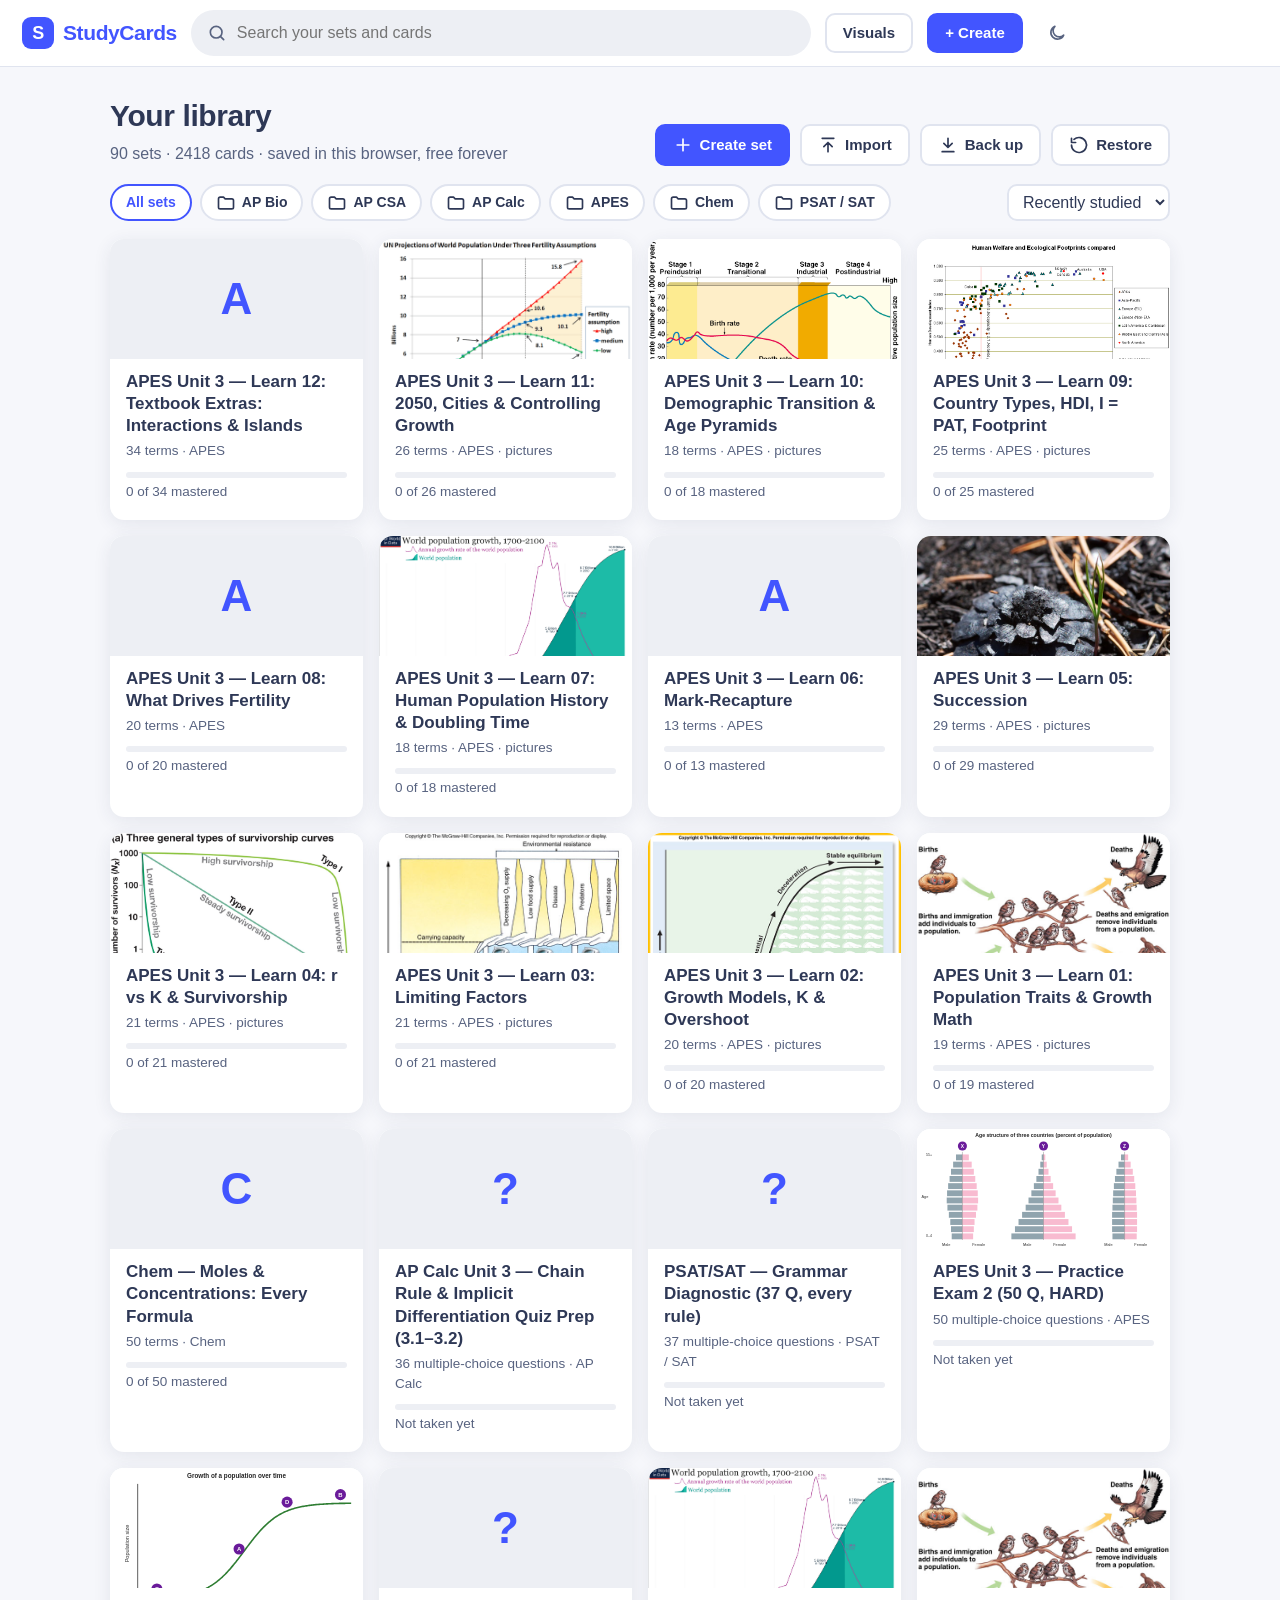
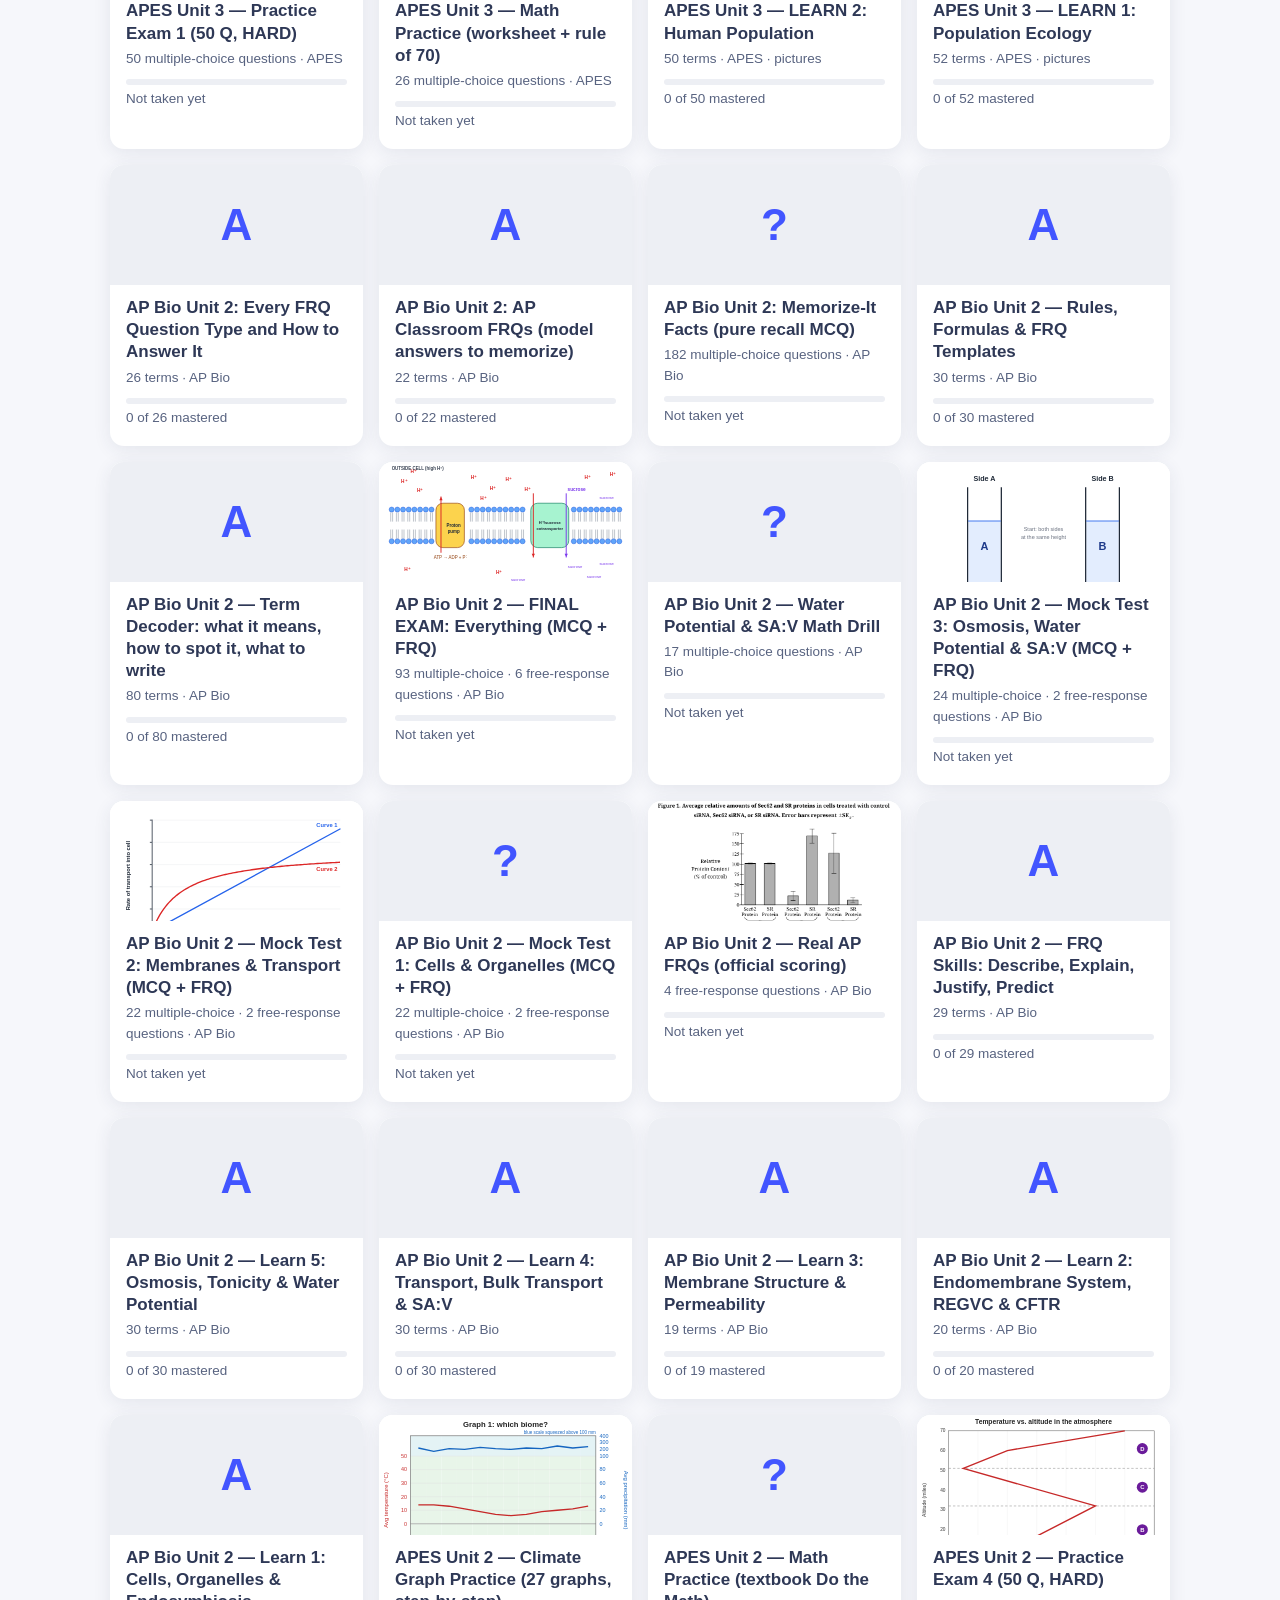
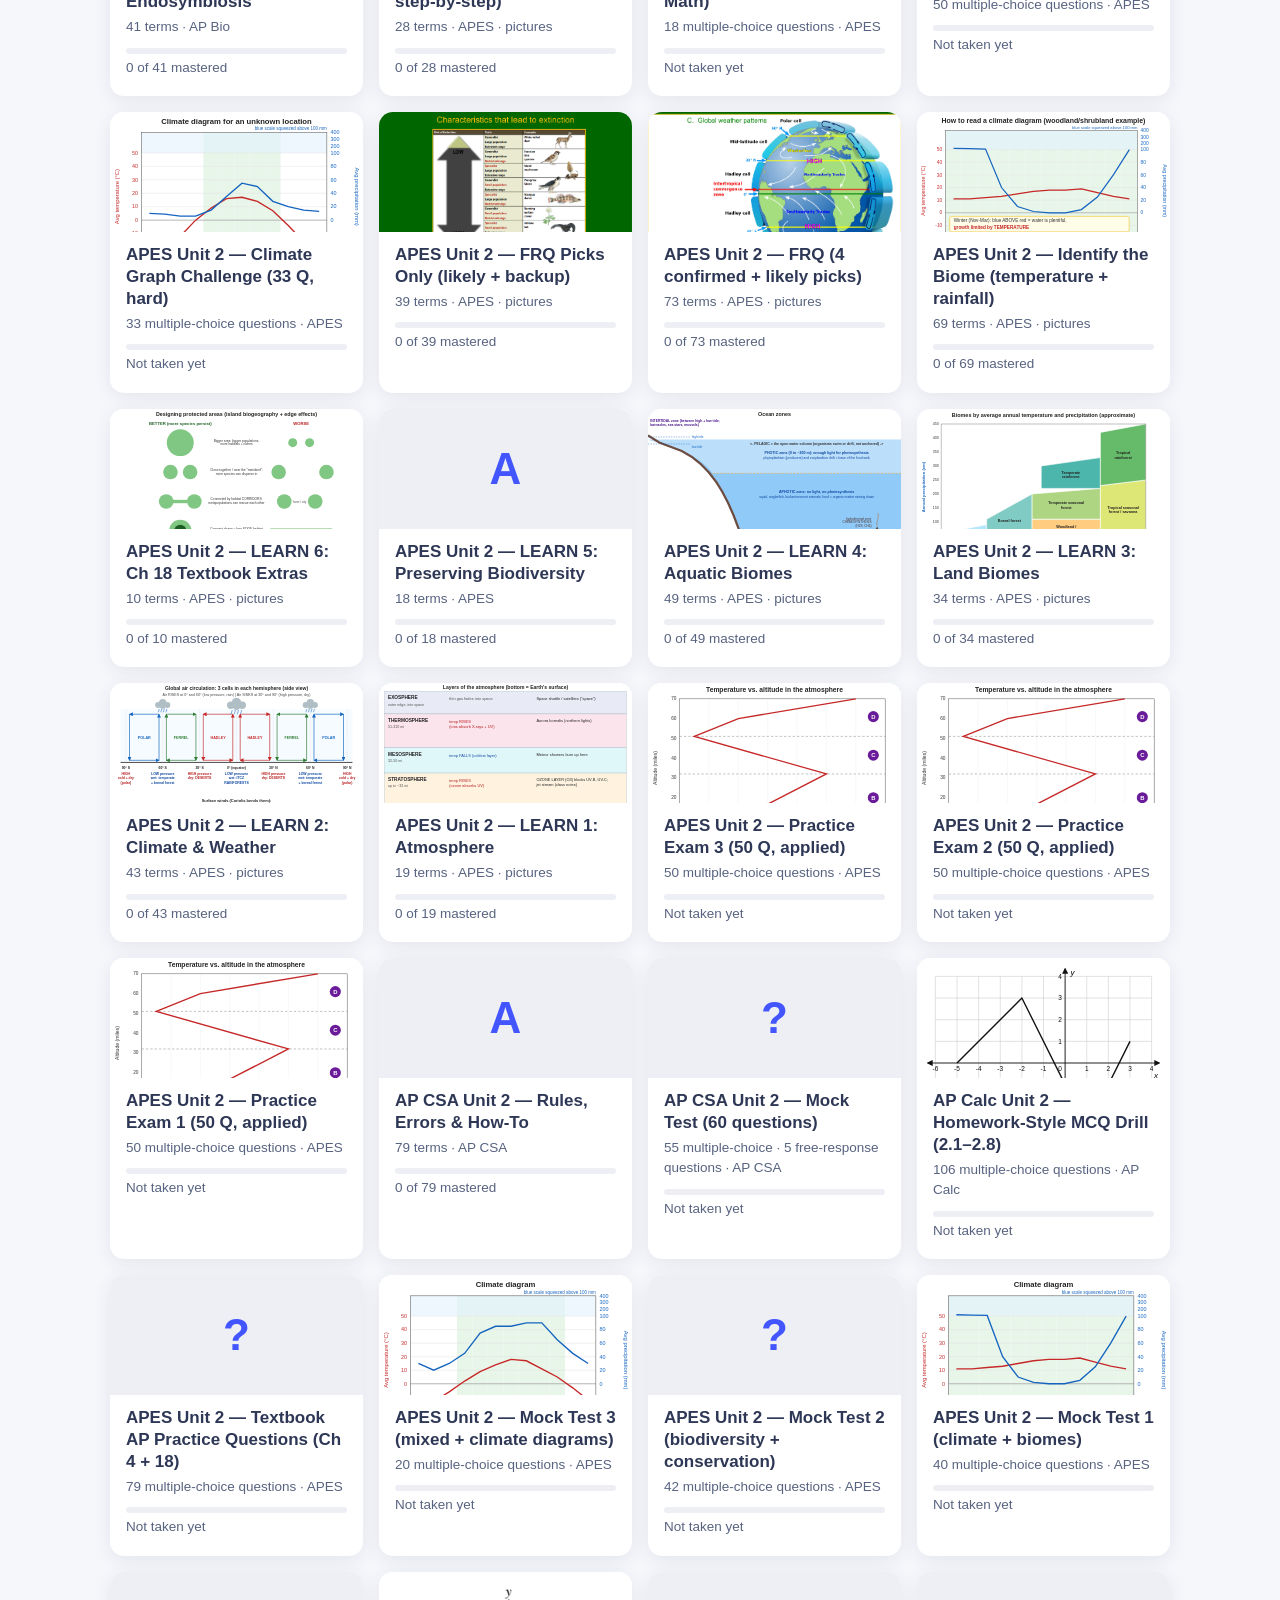
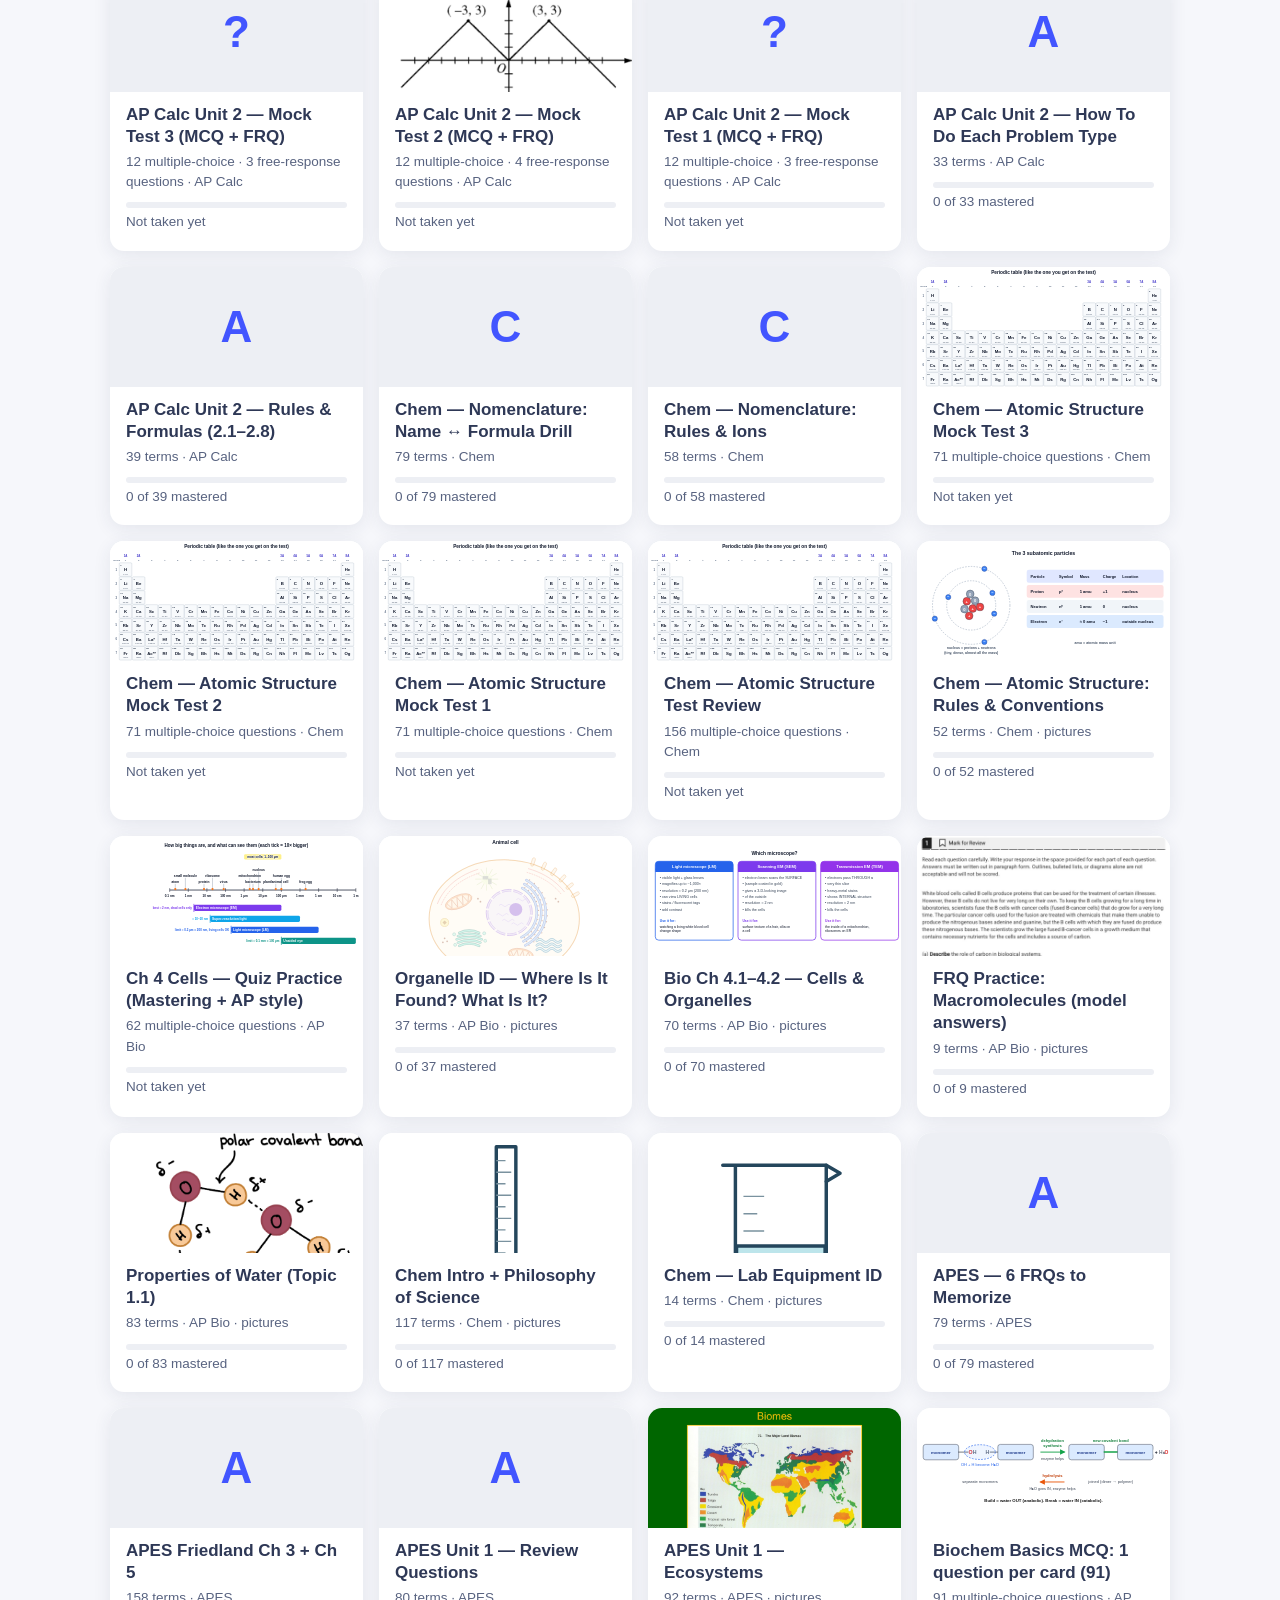
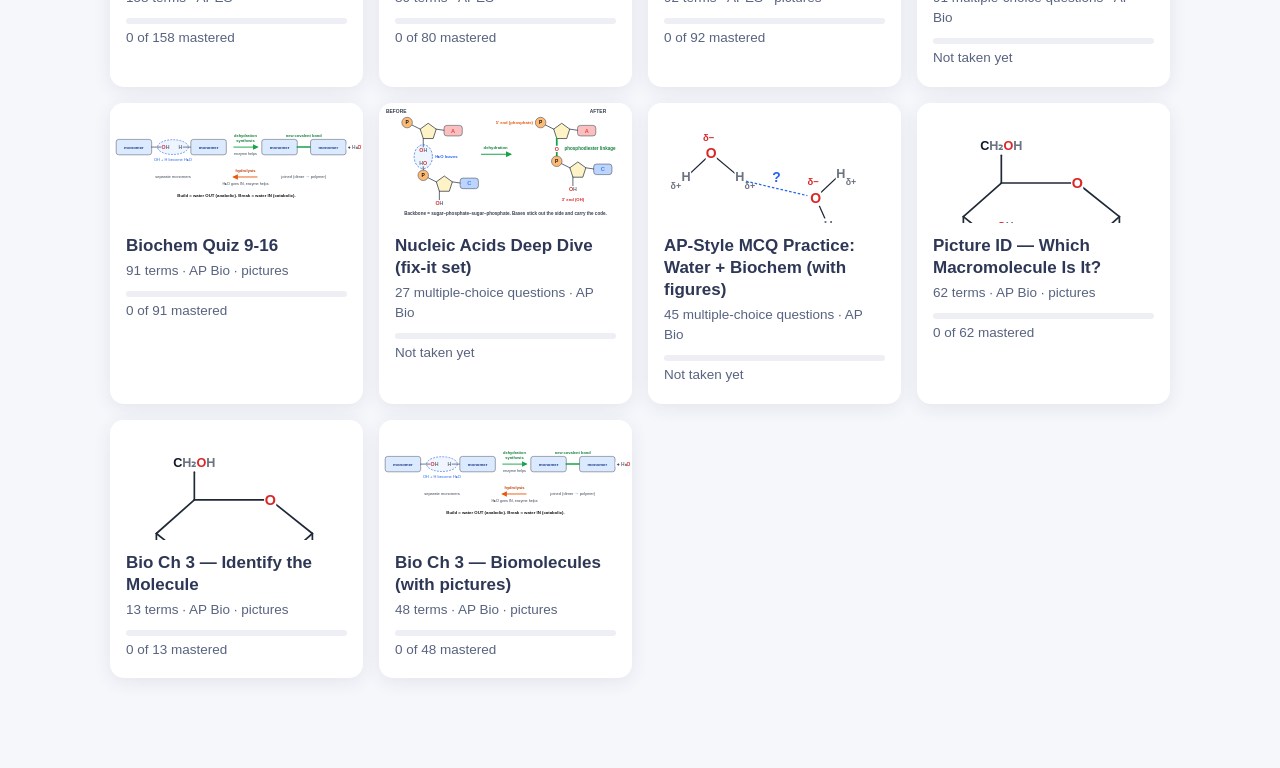
==== commit 61e344a2: "Add APES Unit 3 Learn 01-12 decks, Calc Unit 3 quiz prep, and Chem moles & formulas Co-authored-by: " ====
--- a/index.html
+++ b/index.html
@@ -4,7 +4,7 @@
   <meta charset="utf-8">
   <meta name="viewport" content="width=device-width,initial-scale=1">
   <title>StudyCards</title>
-  <link rel="stylesheet" href="styles.css?v=1792460000">
+  <link rel="stylesheet" href="styles.css?v=1793190000">
 </head>
 <body>
   <header class="topbar">
@@ -19,7 +19,7 @@
   </header>
   <main id="app"></main>
   <input type="file" id="imgpick" accept="image/*" hidden>
-  <script src="seed.js?v=1792470000"></script>
-  <script src="app.js?v=1792460000"></script>
+  <script src="seed.js?v=1793190000"></script>
+  <script src="app.js?v=1793190000"></script>
 </body>
 </html>
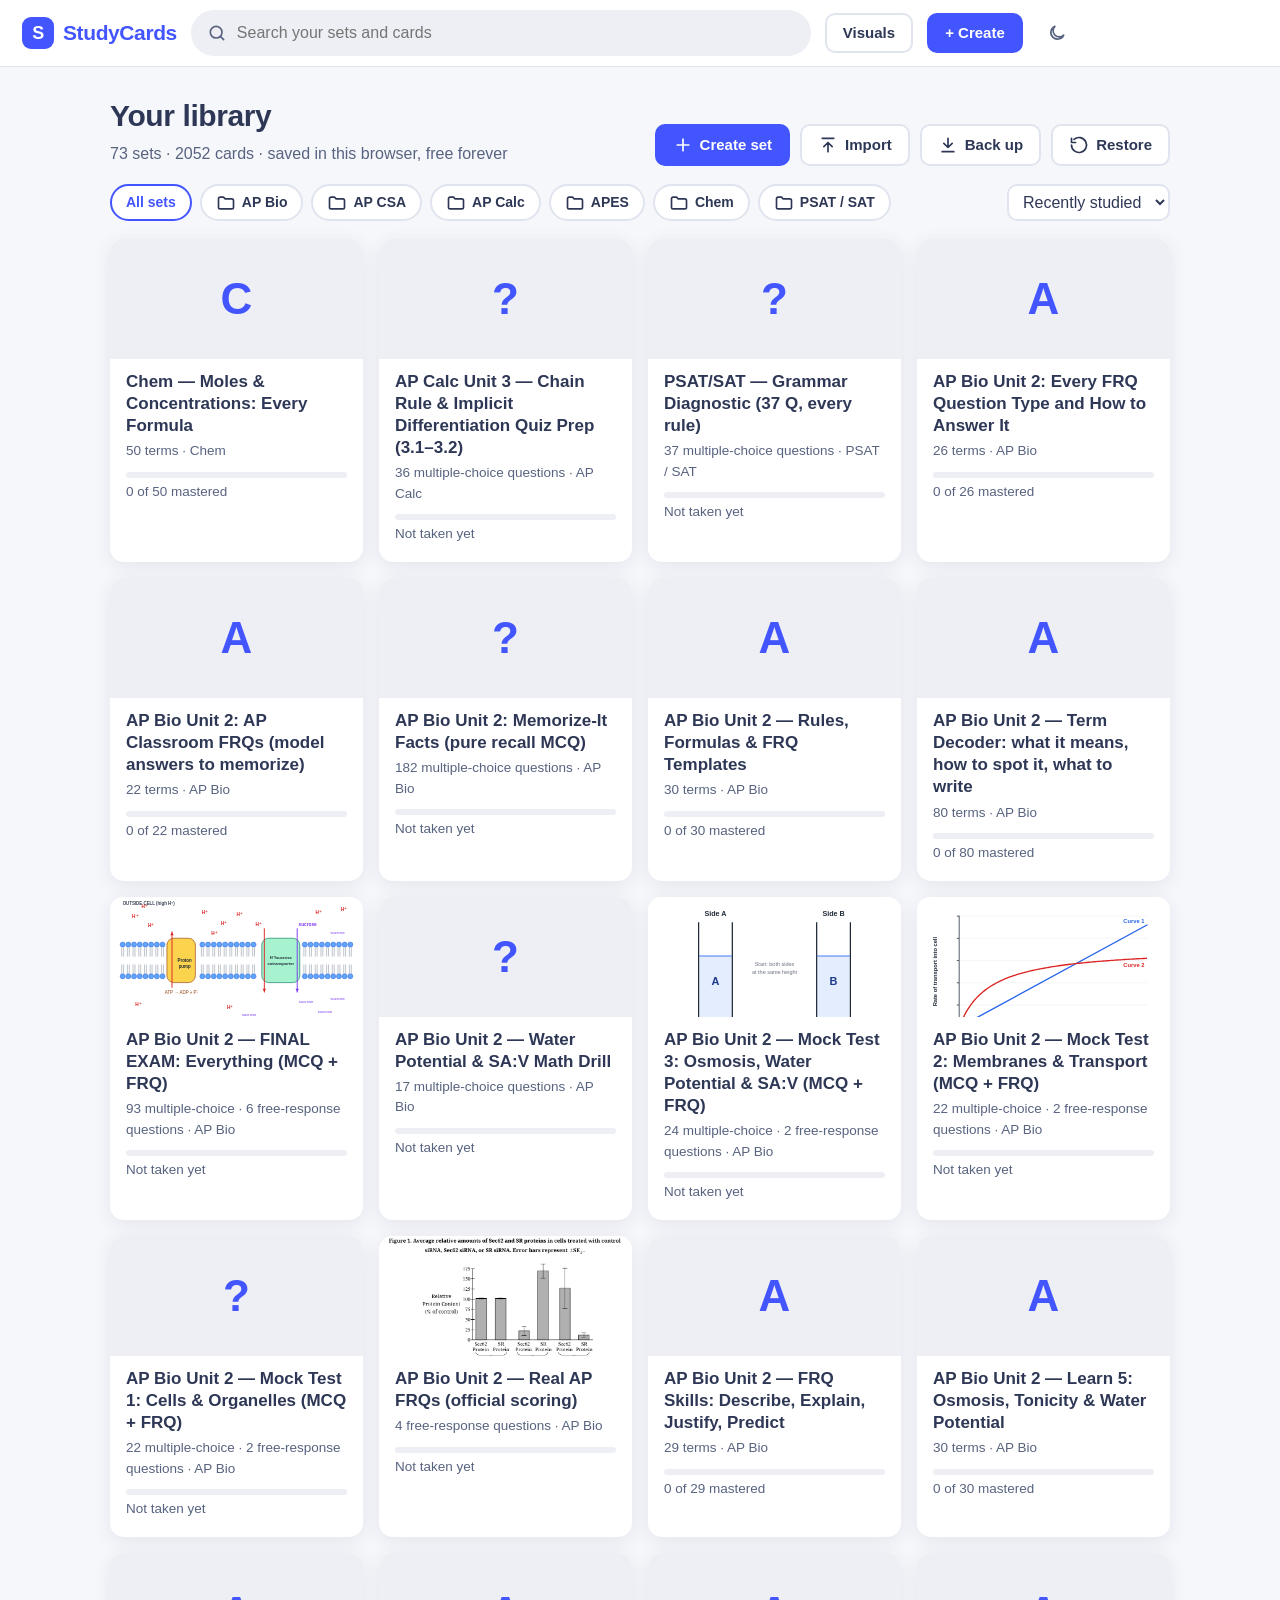
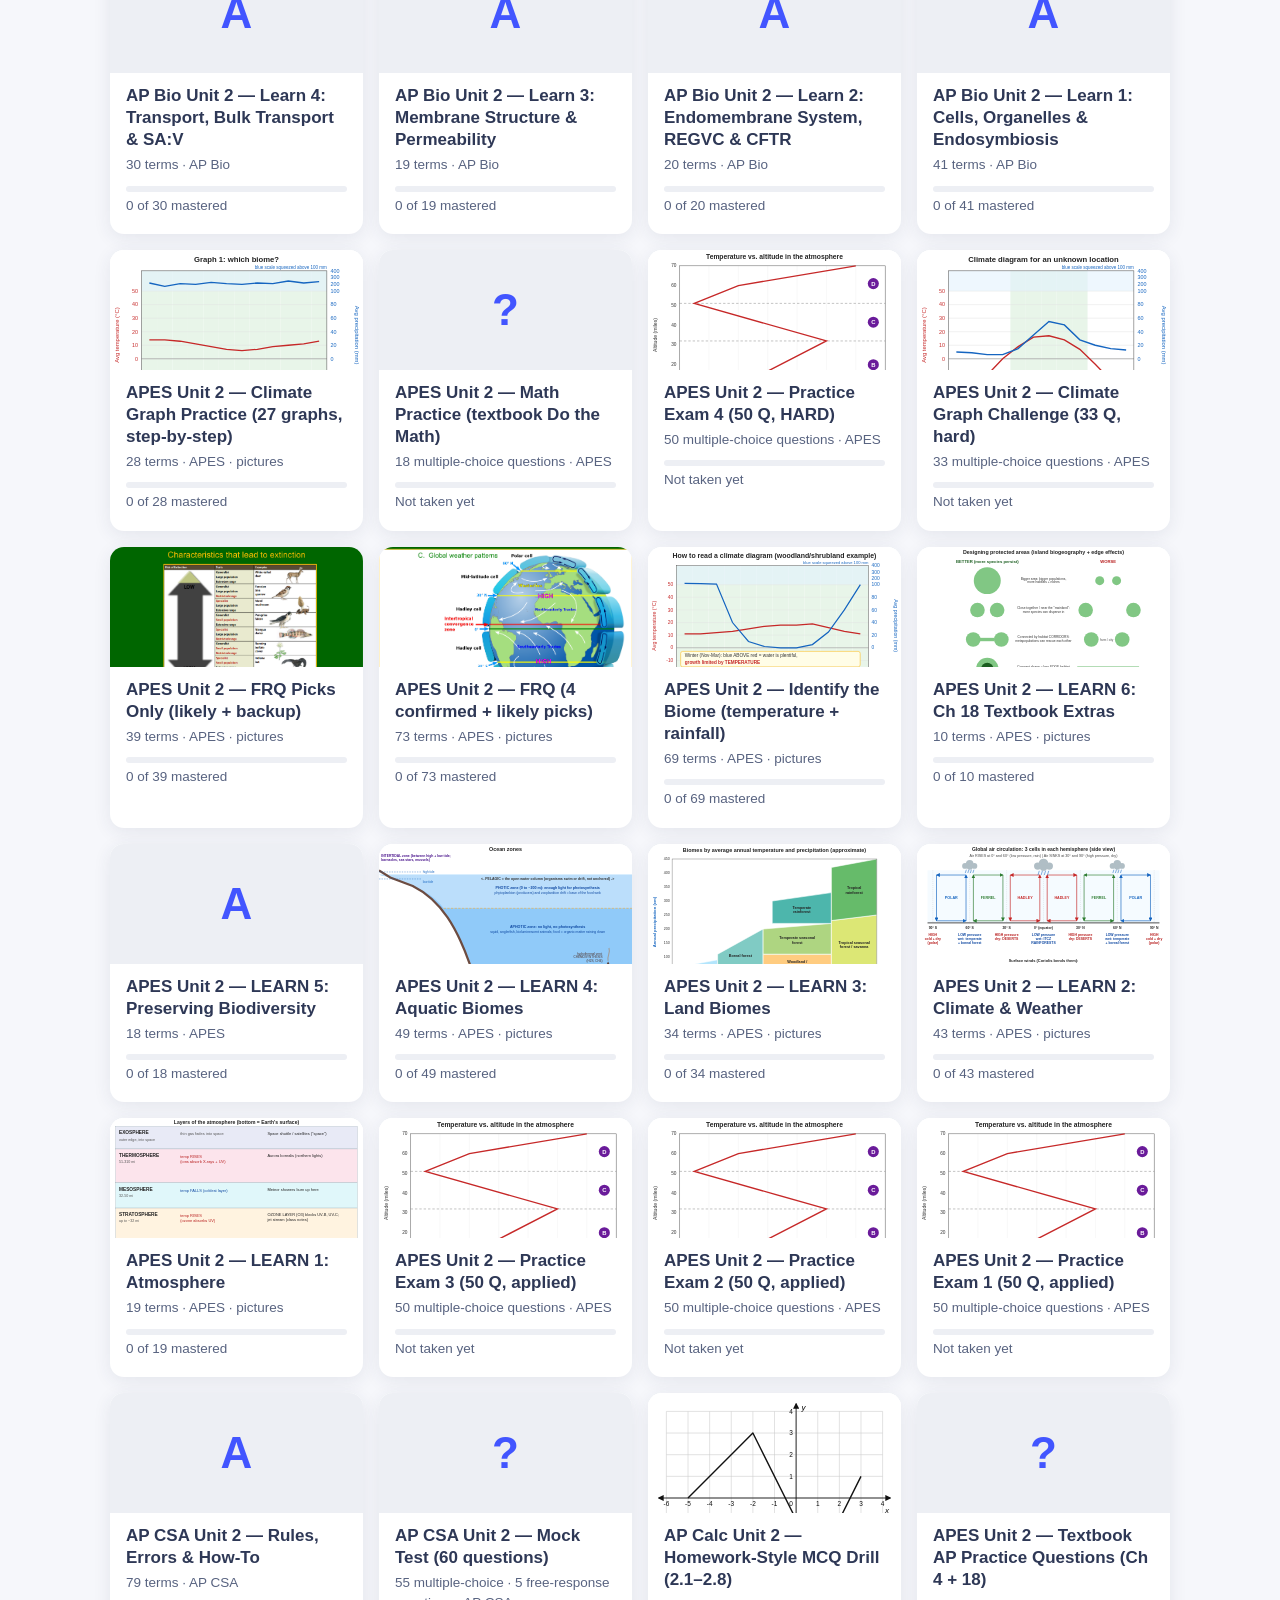
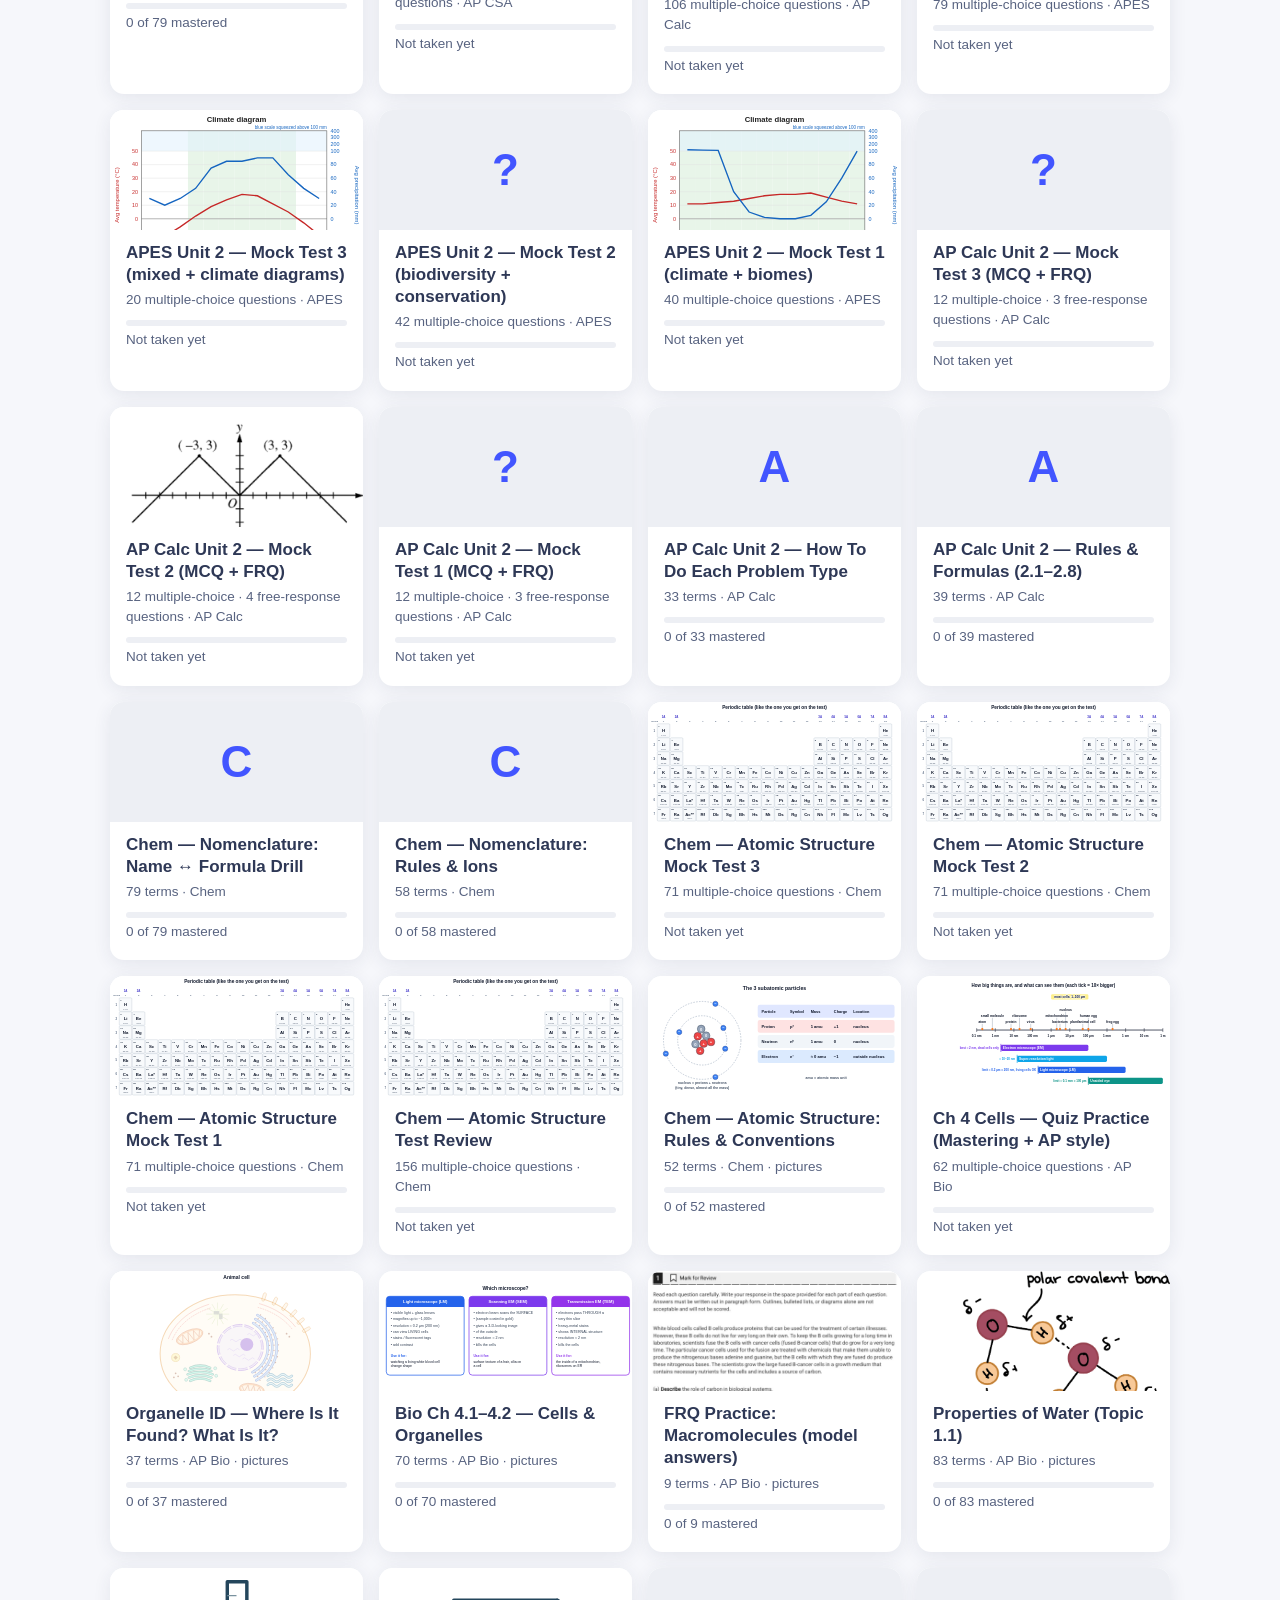
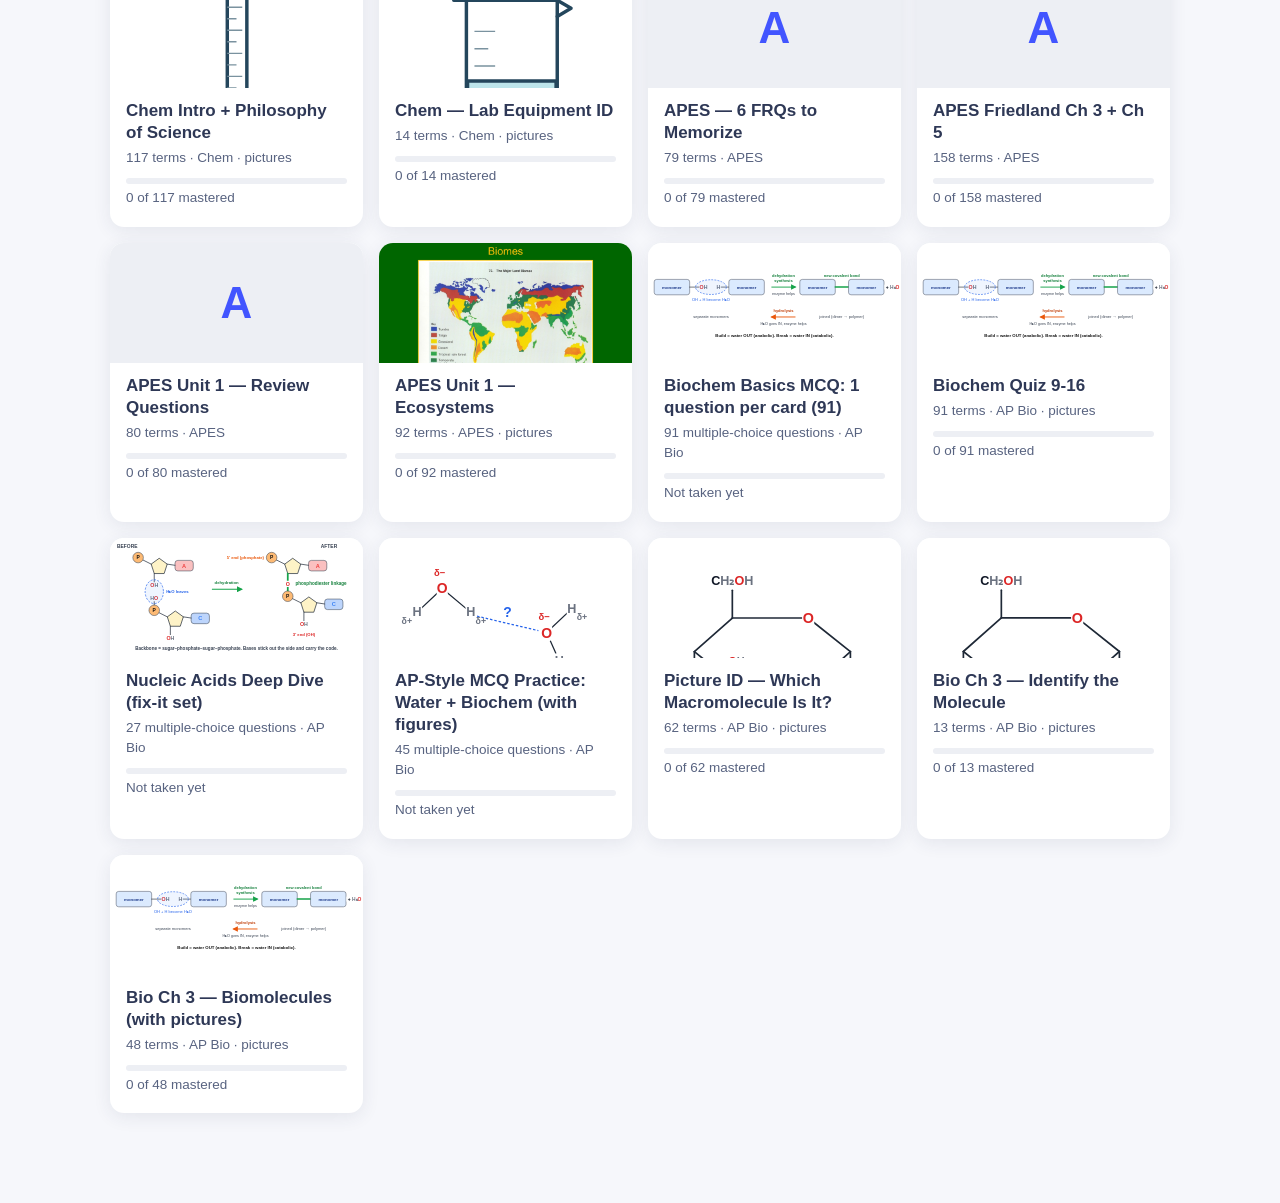
==== commit 2328500d: "Remove APES Unit 3 sets" ====
--- a/index.html
+++ b/index.html
@@ -4,7 +4,7 @@
   <meta charset="utf-8">
   <meta name="viewport" content="width=device-width,initial-scale=1">
   <title>StudyCards</title>
-  <link rel="stylesheet" href="styles.css?v=1793190000">
+  <link rel="stylesheet" href="styles.css?v=1793300000">
 </head>
 <body>
   <header class="topbar">
@@ -19,7 +19,7 @@
   </header>
   <main id="app"></main>
   <input type="file" id="imgpick" accept="image/*" hidden>
-  <script src="seed.js?v=1793190000"></script>
-  <script src="app.js?v=1793190000"></script>
+  <script src="seed.js?v=1793300000"></script>
+  <script src="app.js?v=1793300000"></script>
 </body>
 </html>
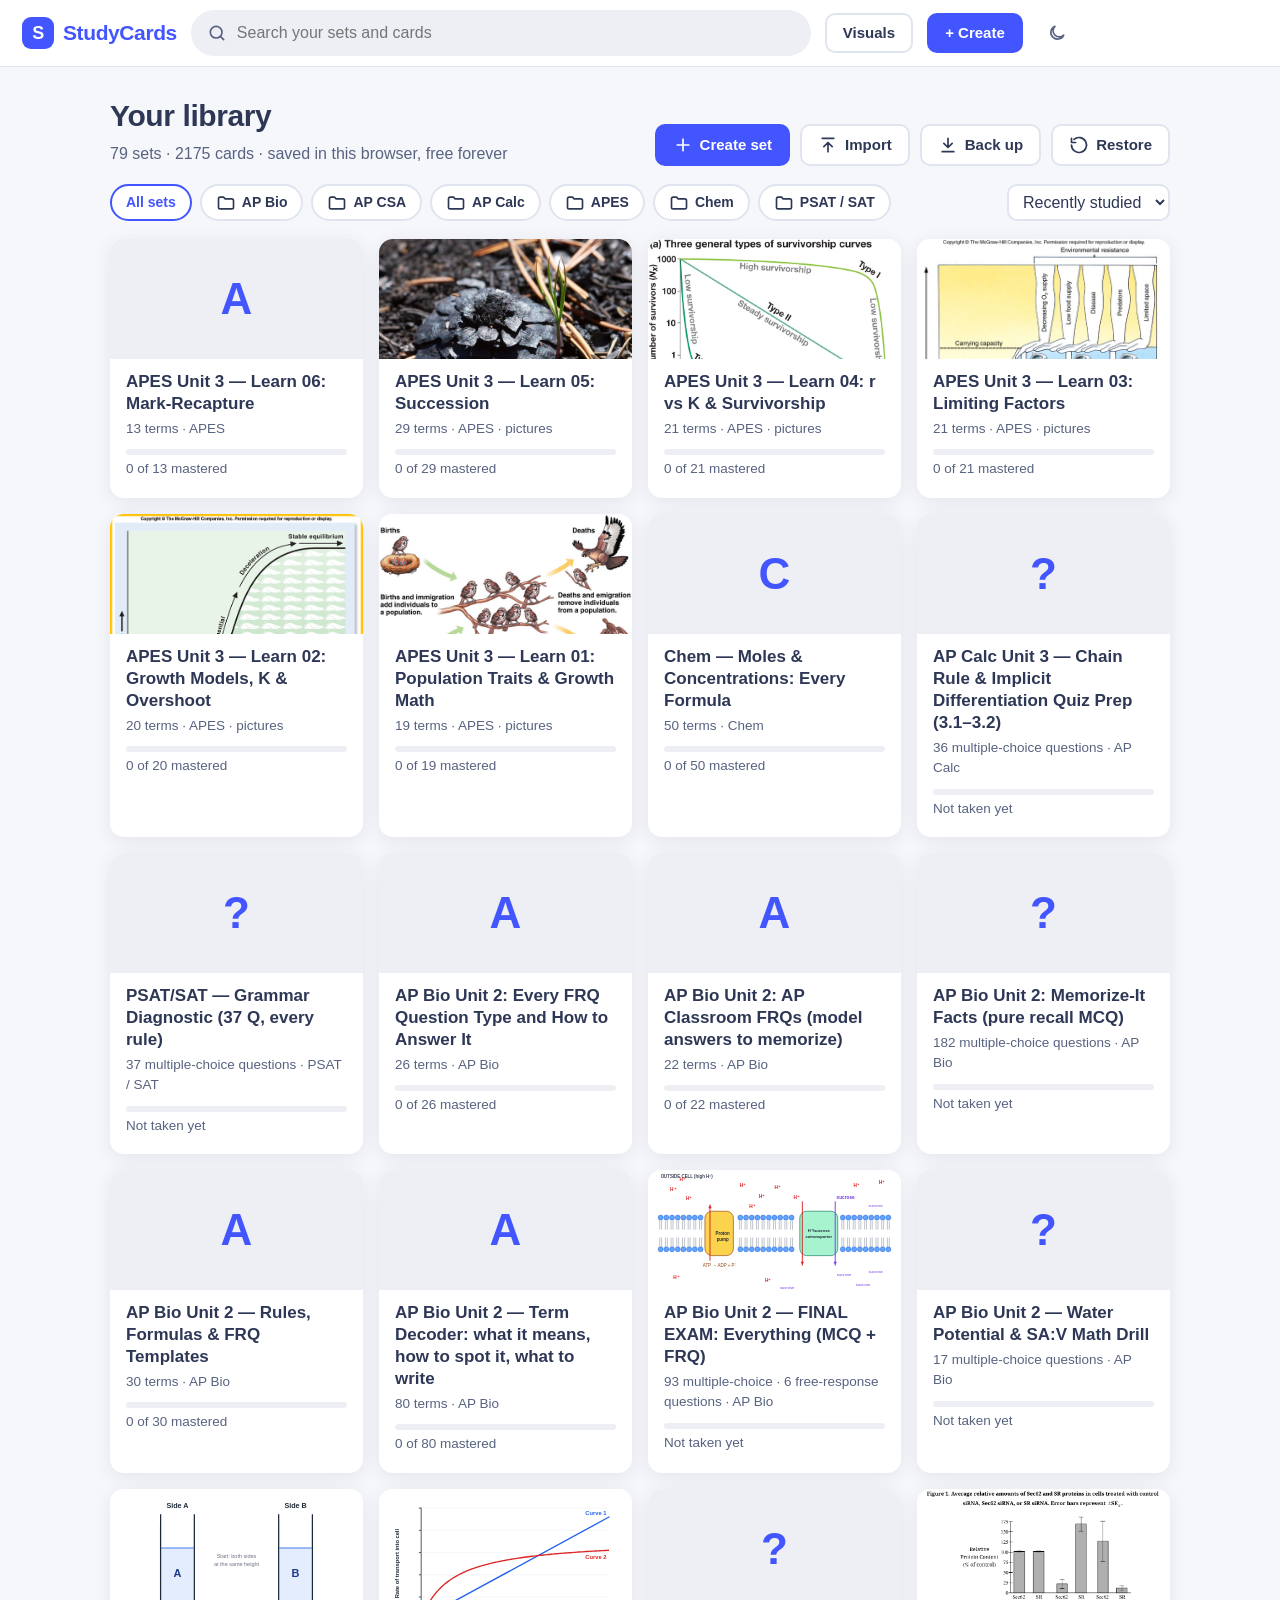
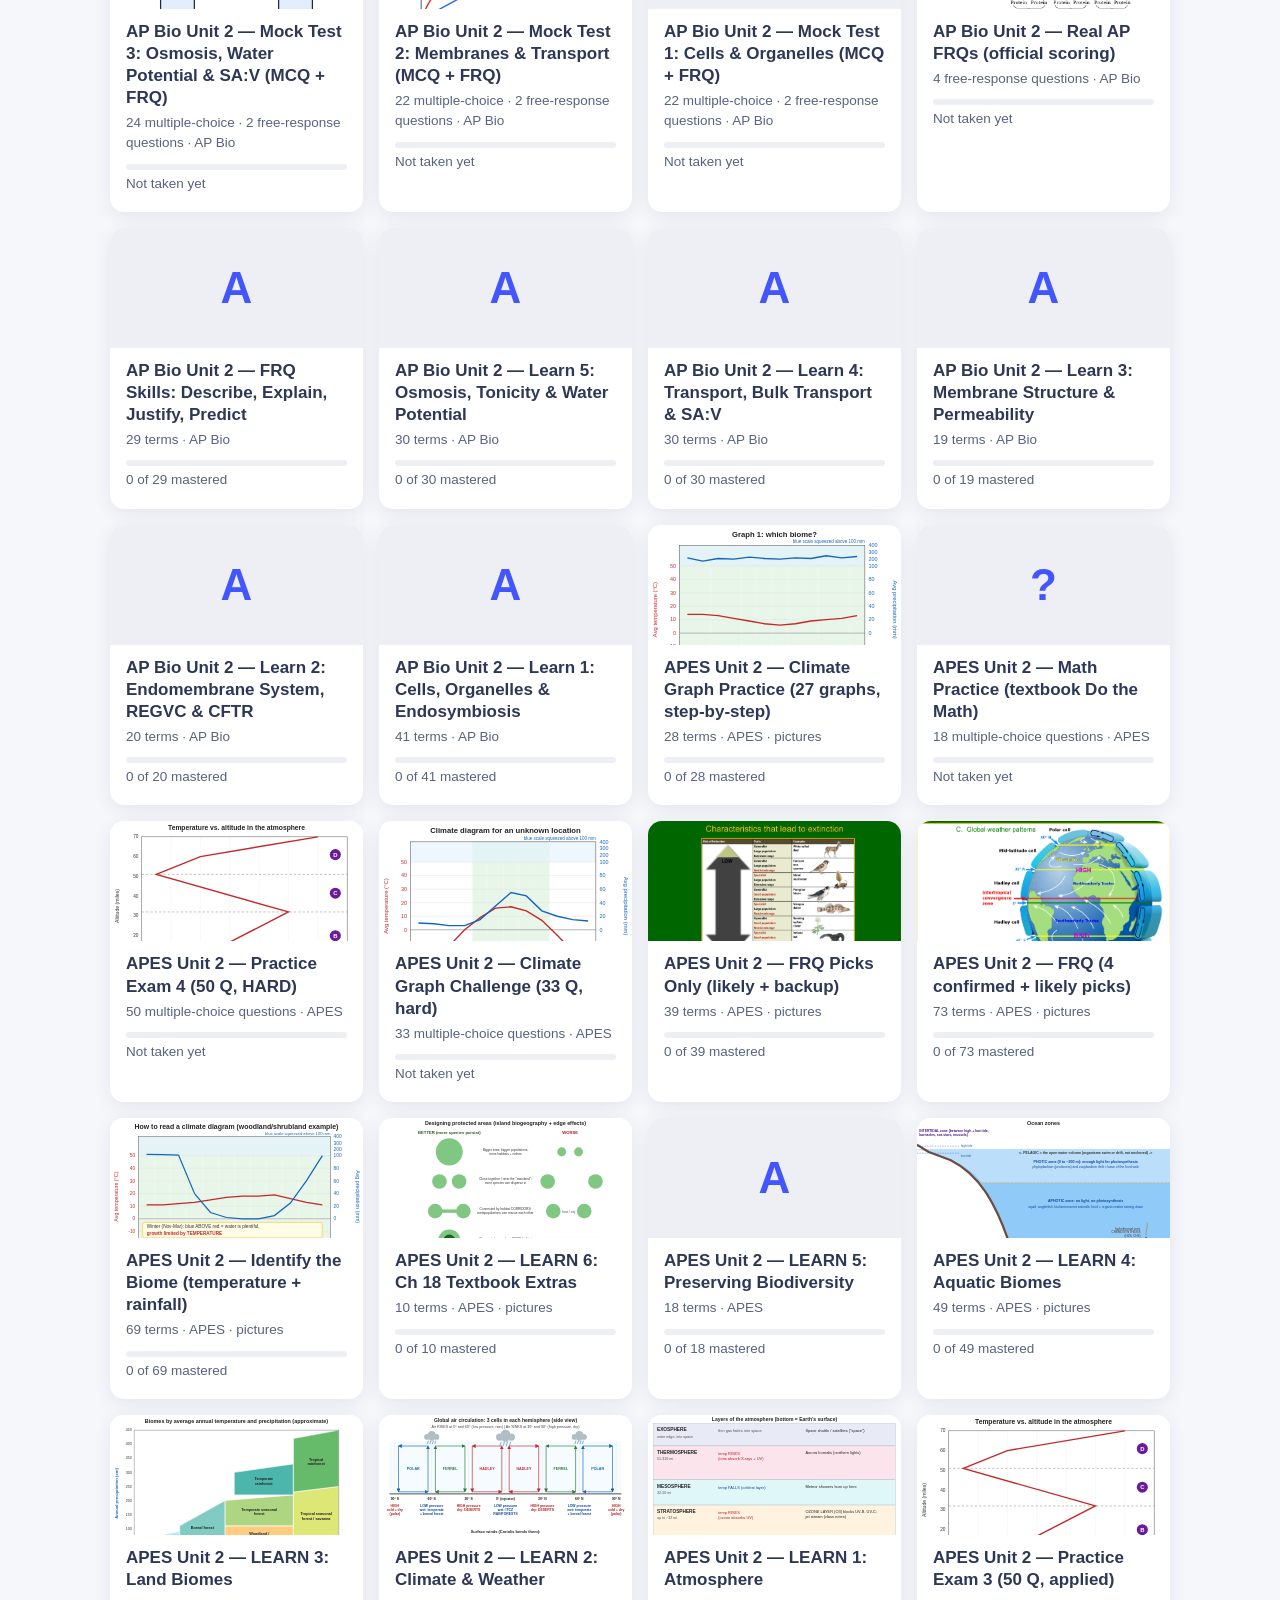
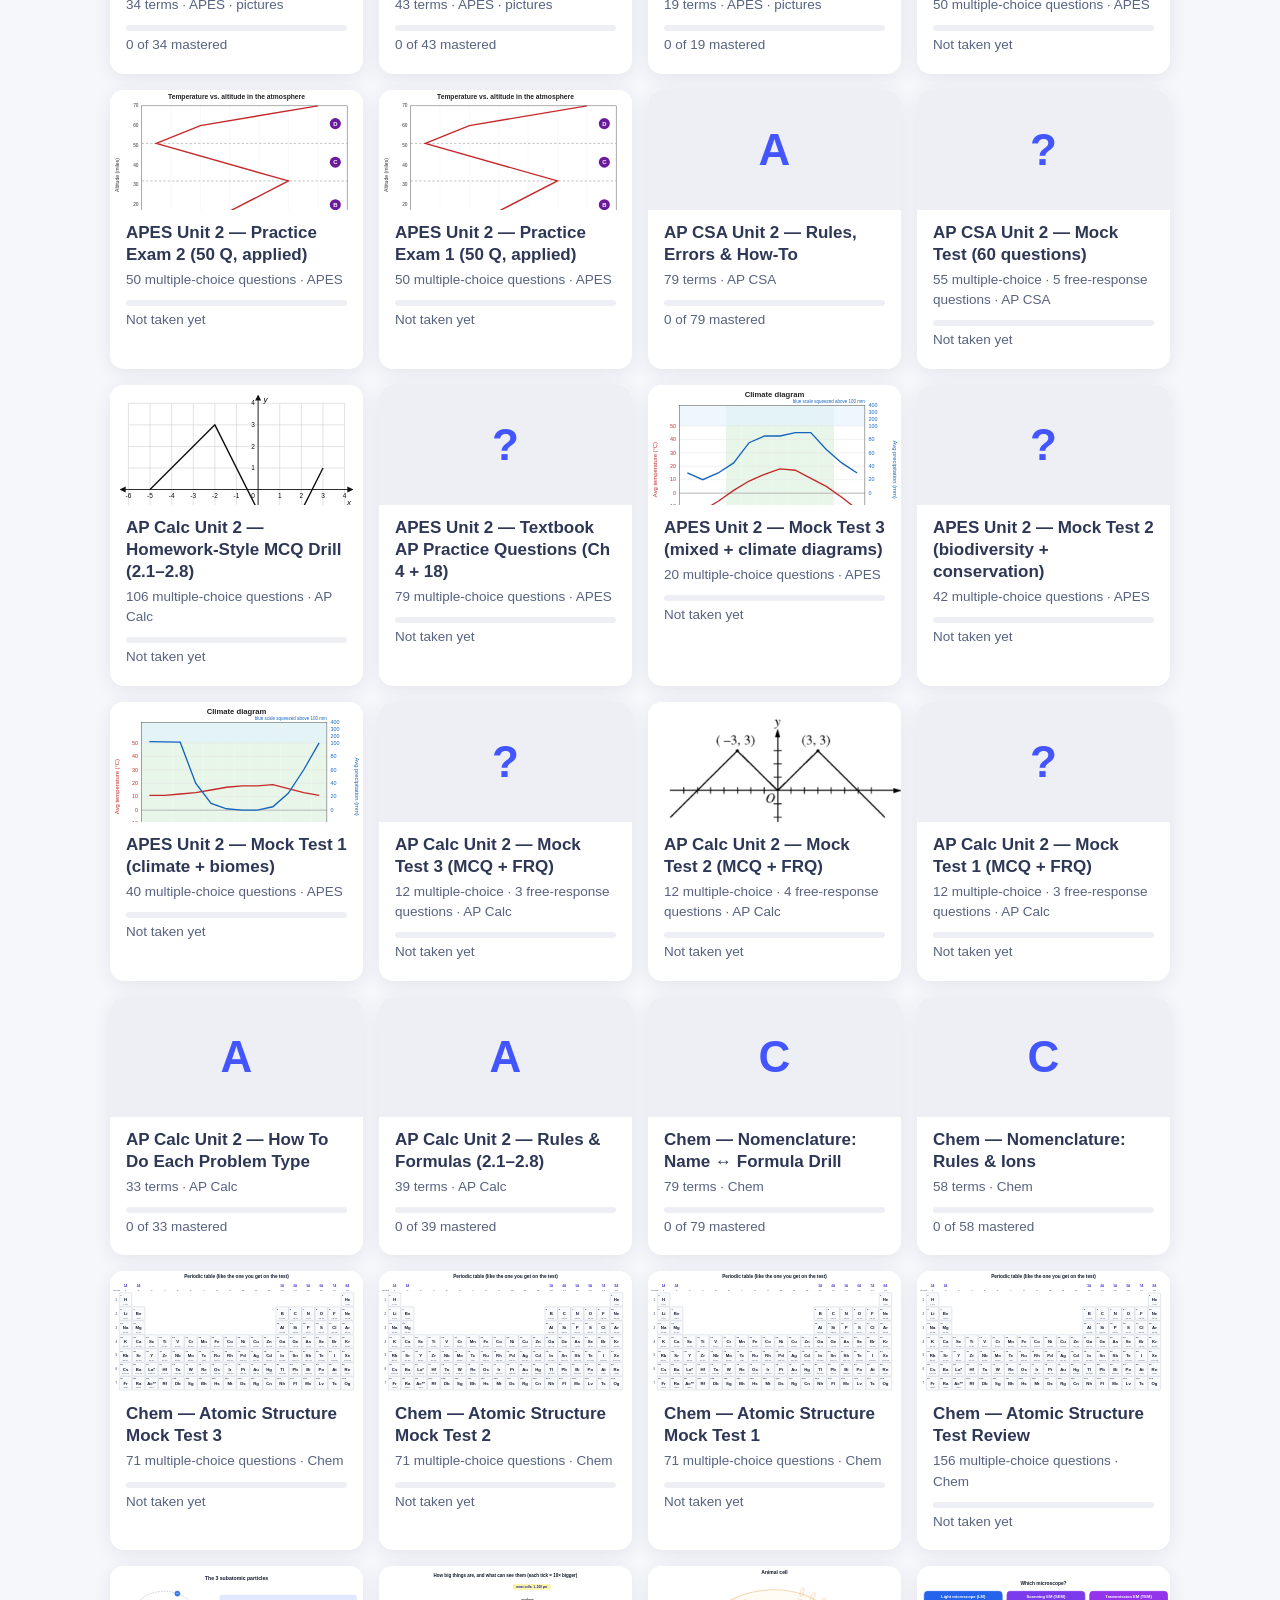
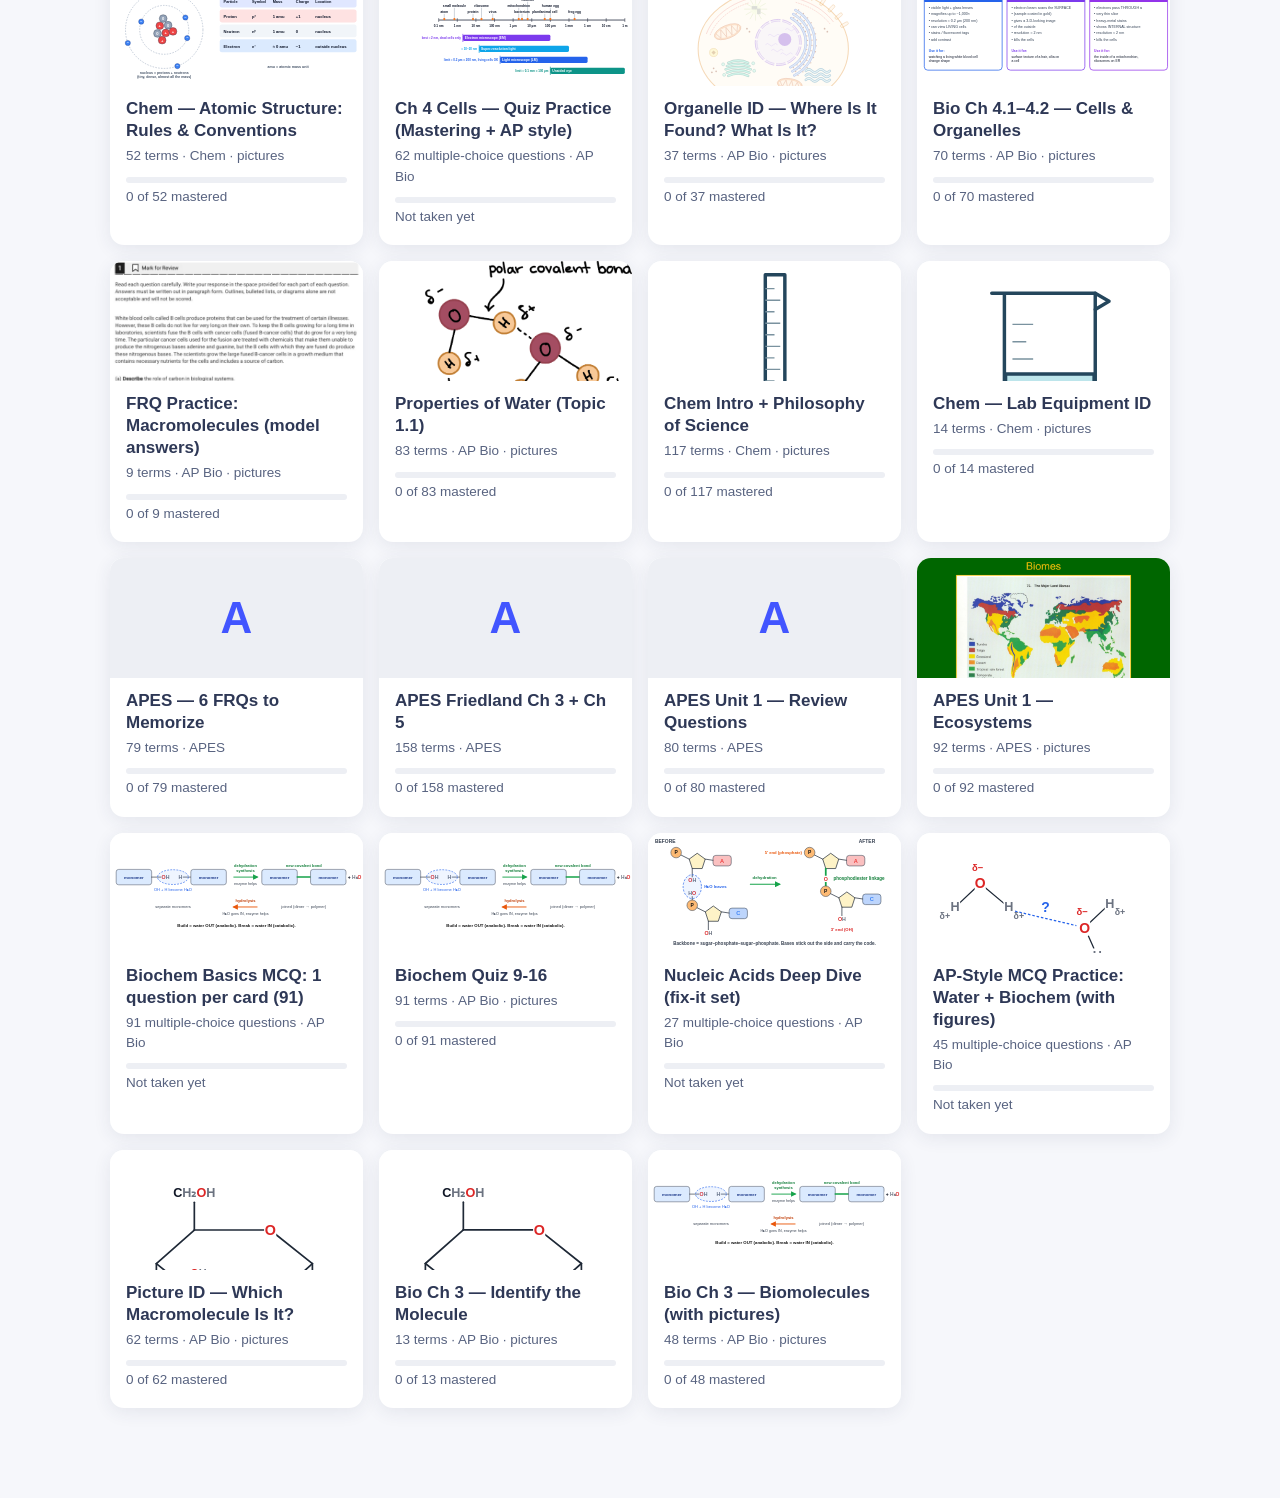
==== commit 061b217b: "Add APES Unit 3 Learn 01-06 decks" ====
--- a/index.html
+++ b/index.html
@@ -19,7 +19,7 @@
   </header>
   <main id="app"></main>
   <input type="file" id="imgpick" accept="image/*" hidden>
-  <script src="seed.js?v=1793300000"></script>
-  <script src="app.js?v=1793300000"></script>
+  <script src="seed.js?v=1793650000"></script>
+  <script src="app.js?v=1793650000"></script>
 </body>
 </html>
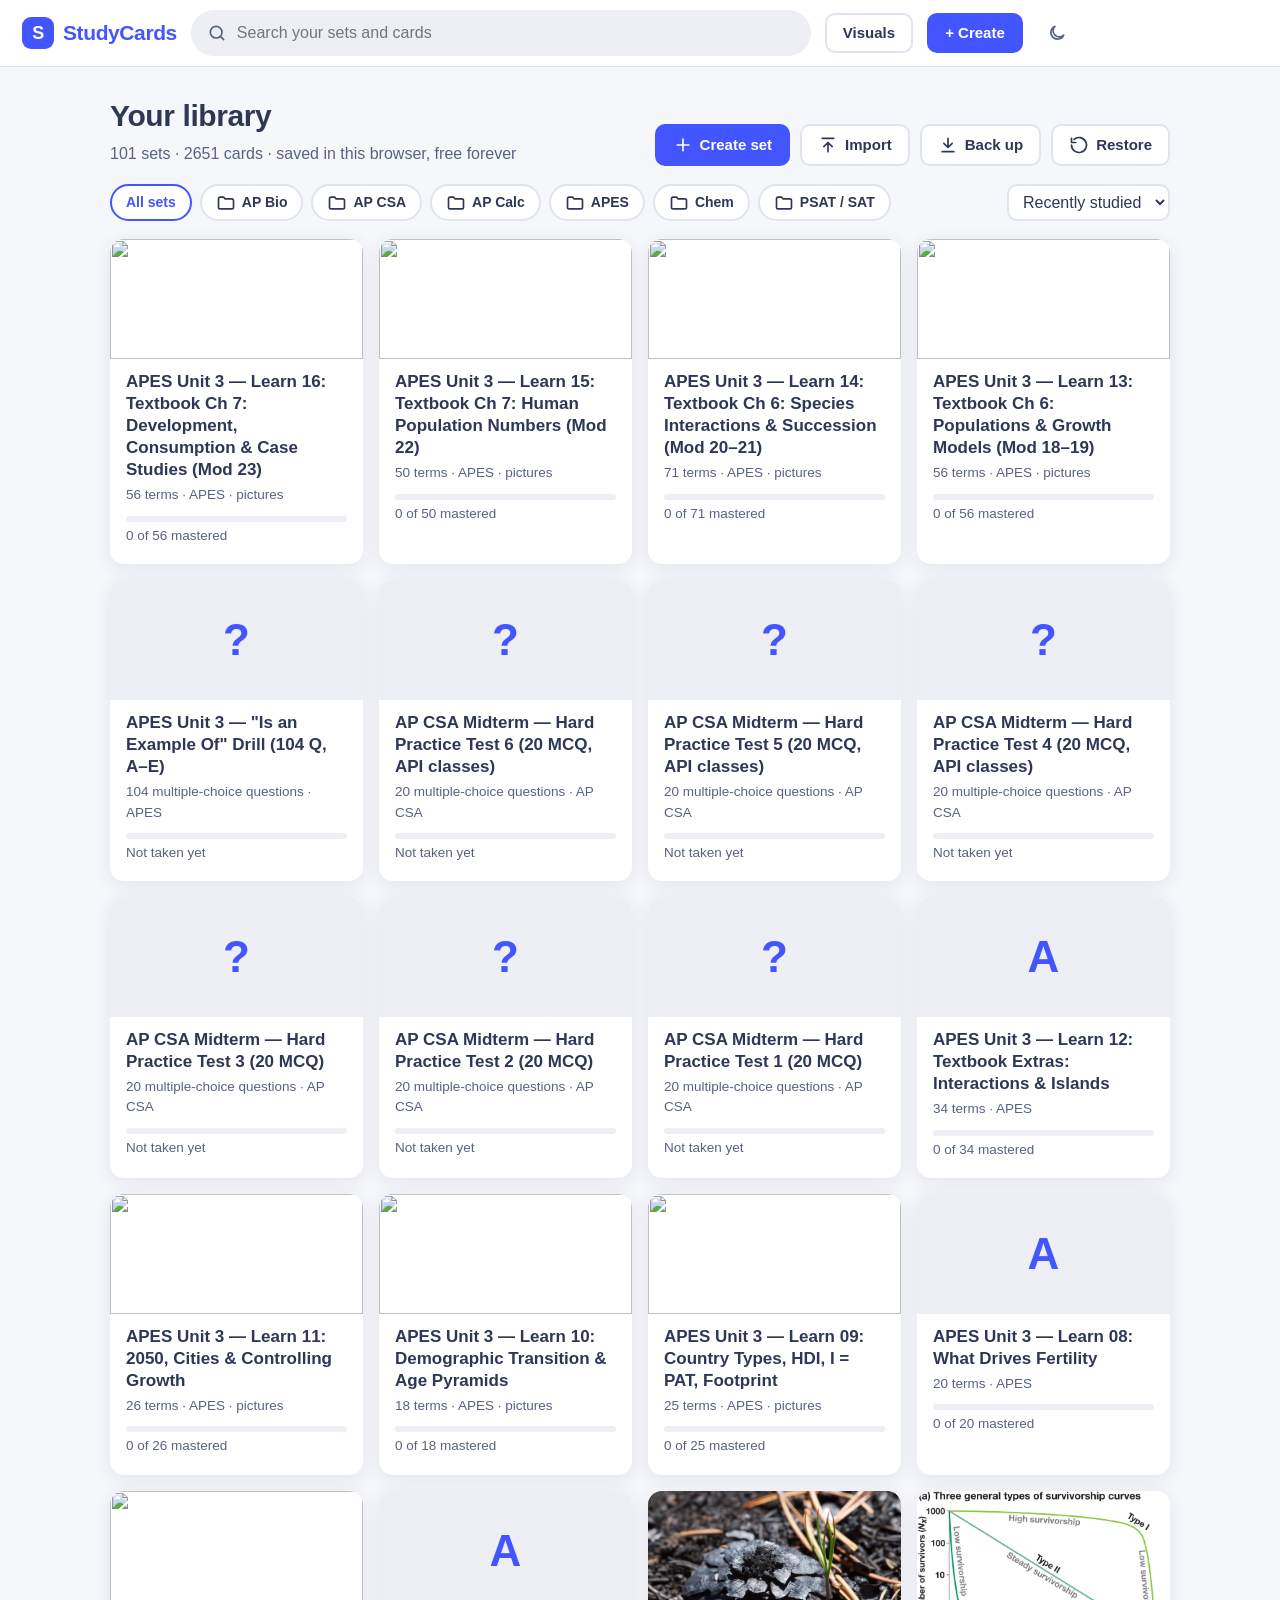
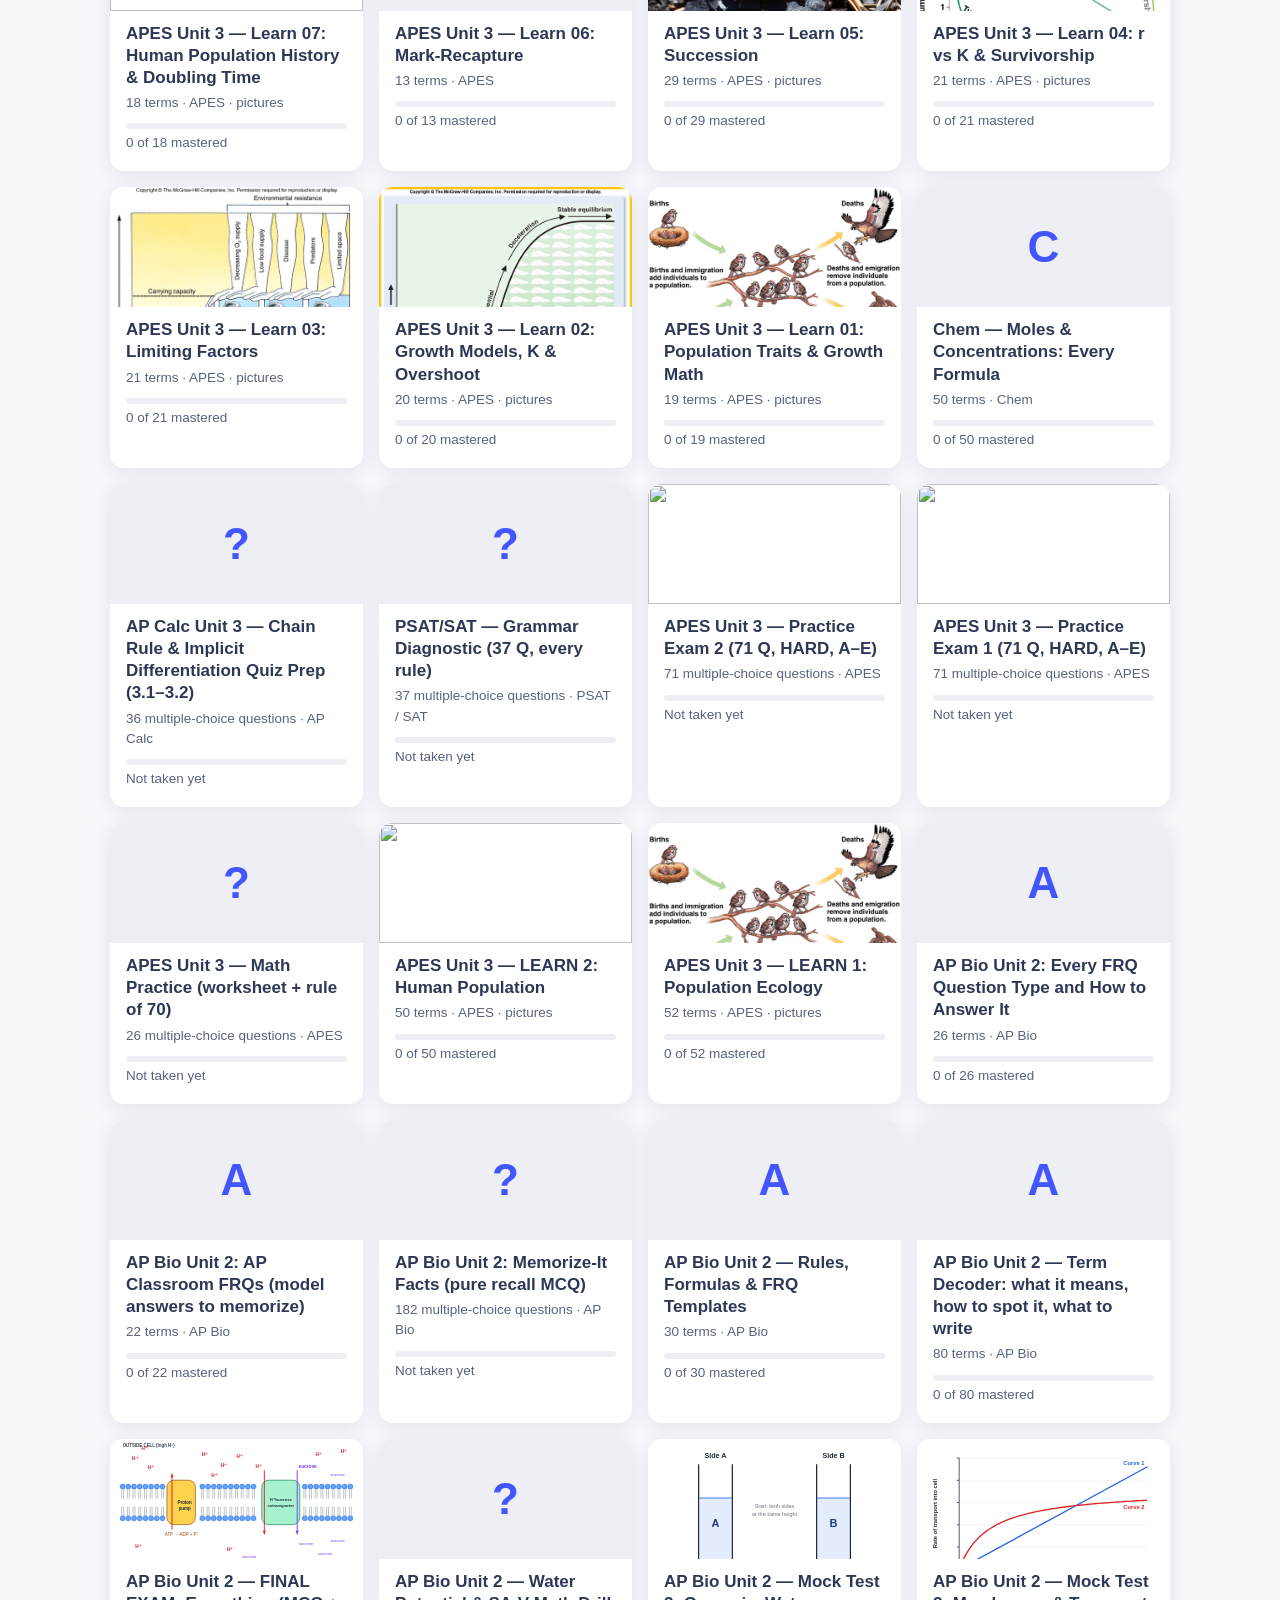
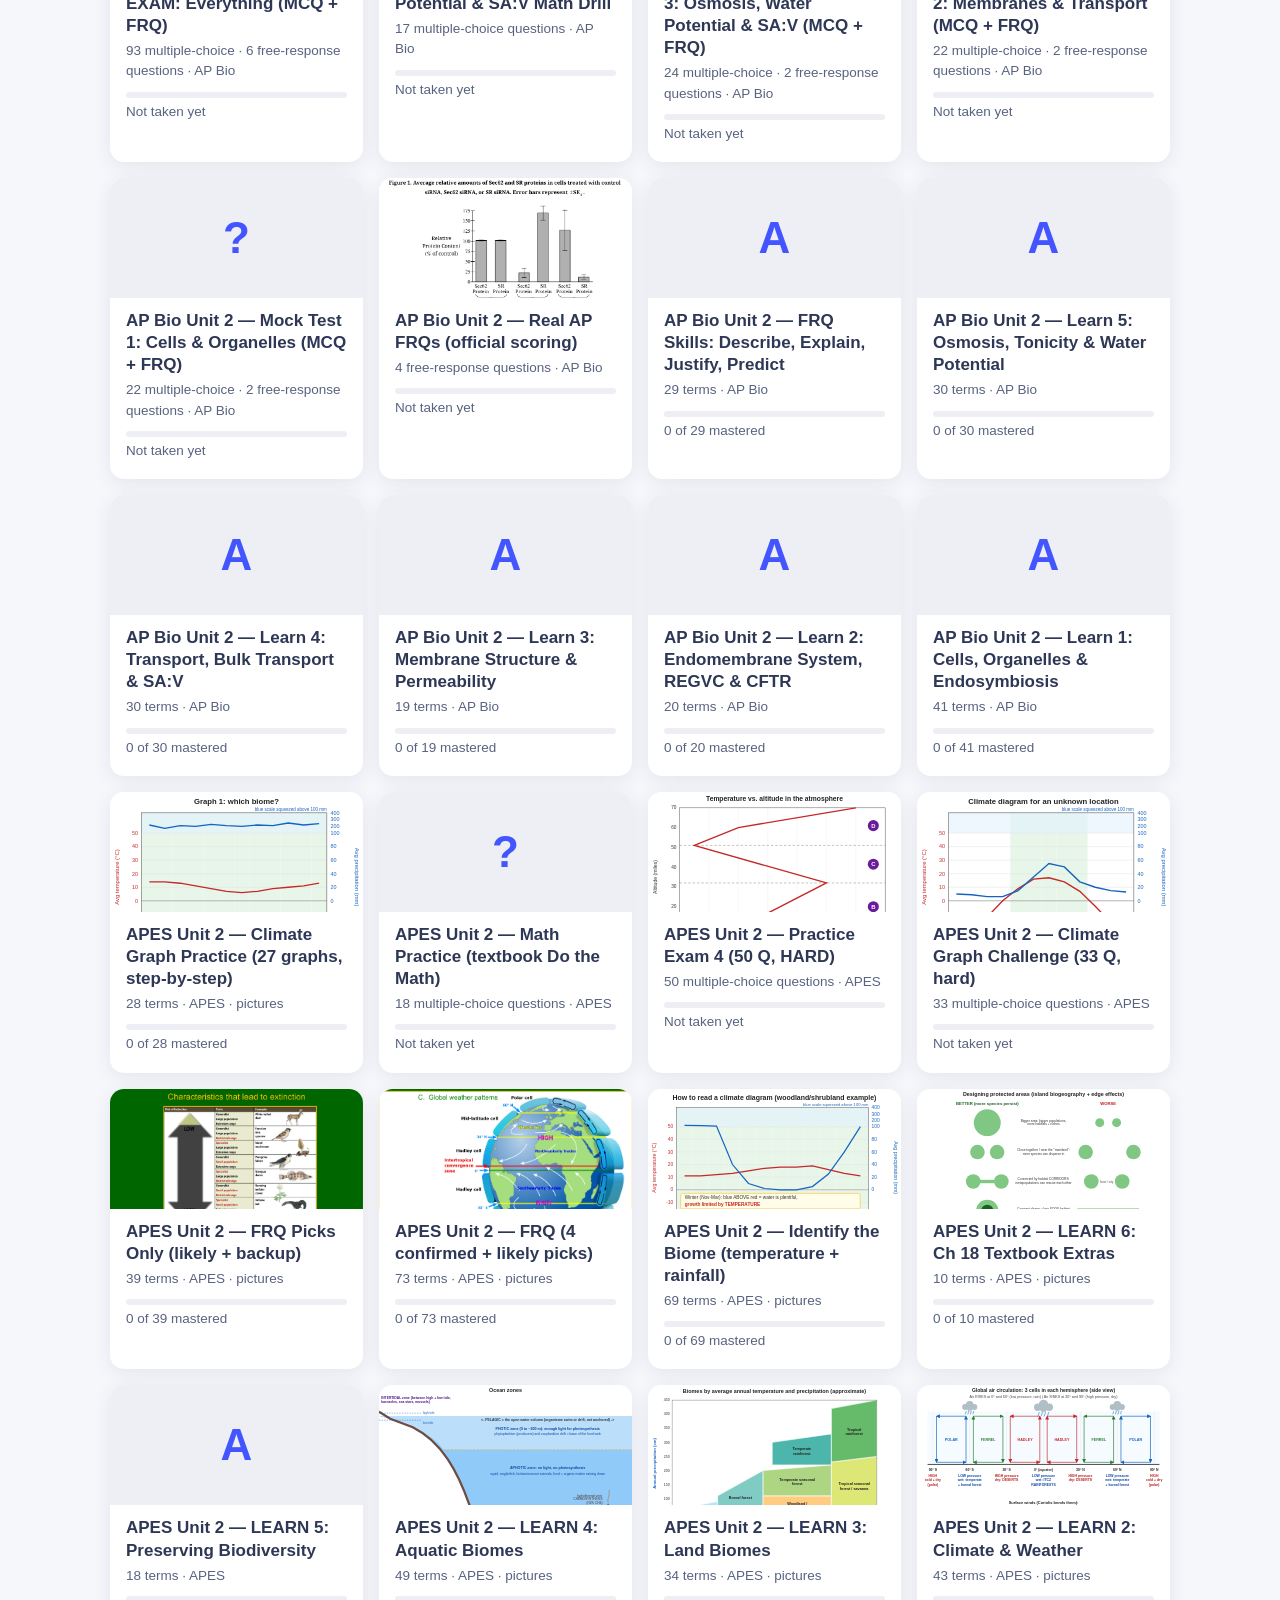
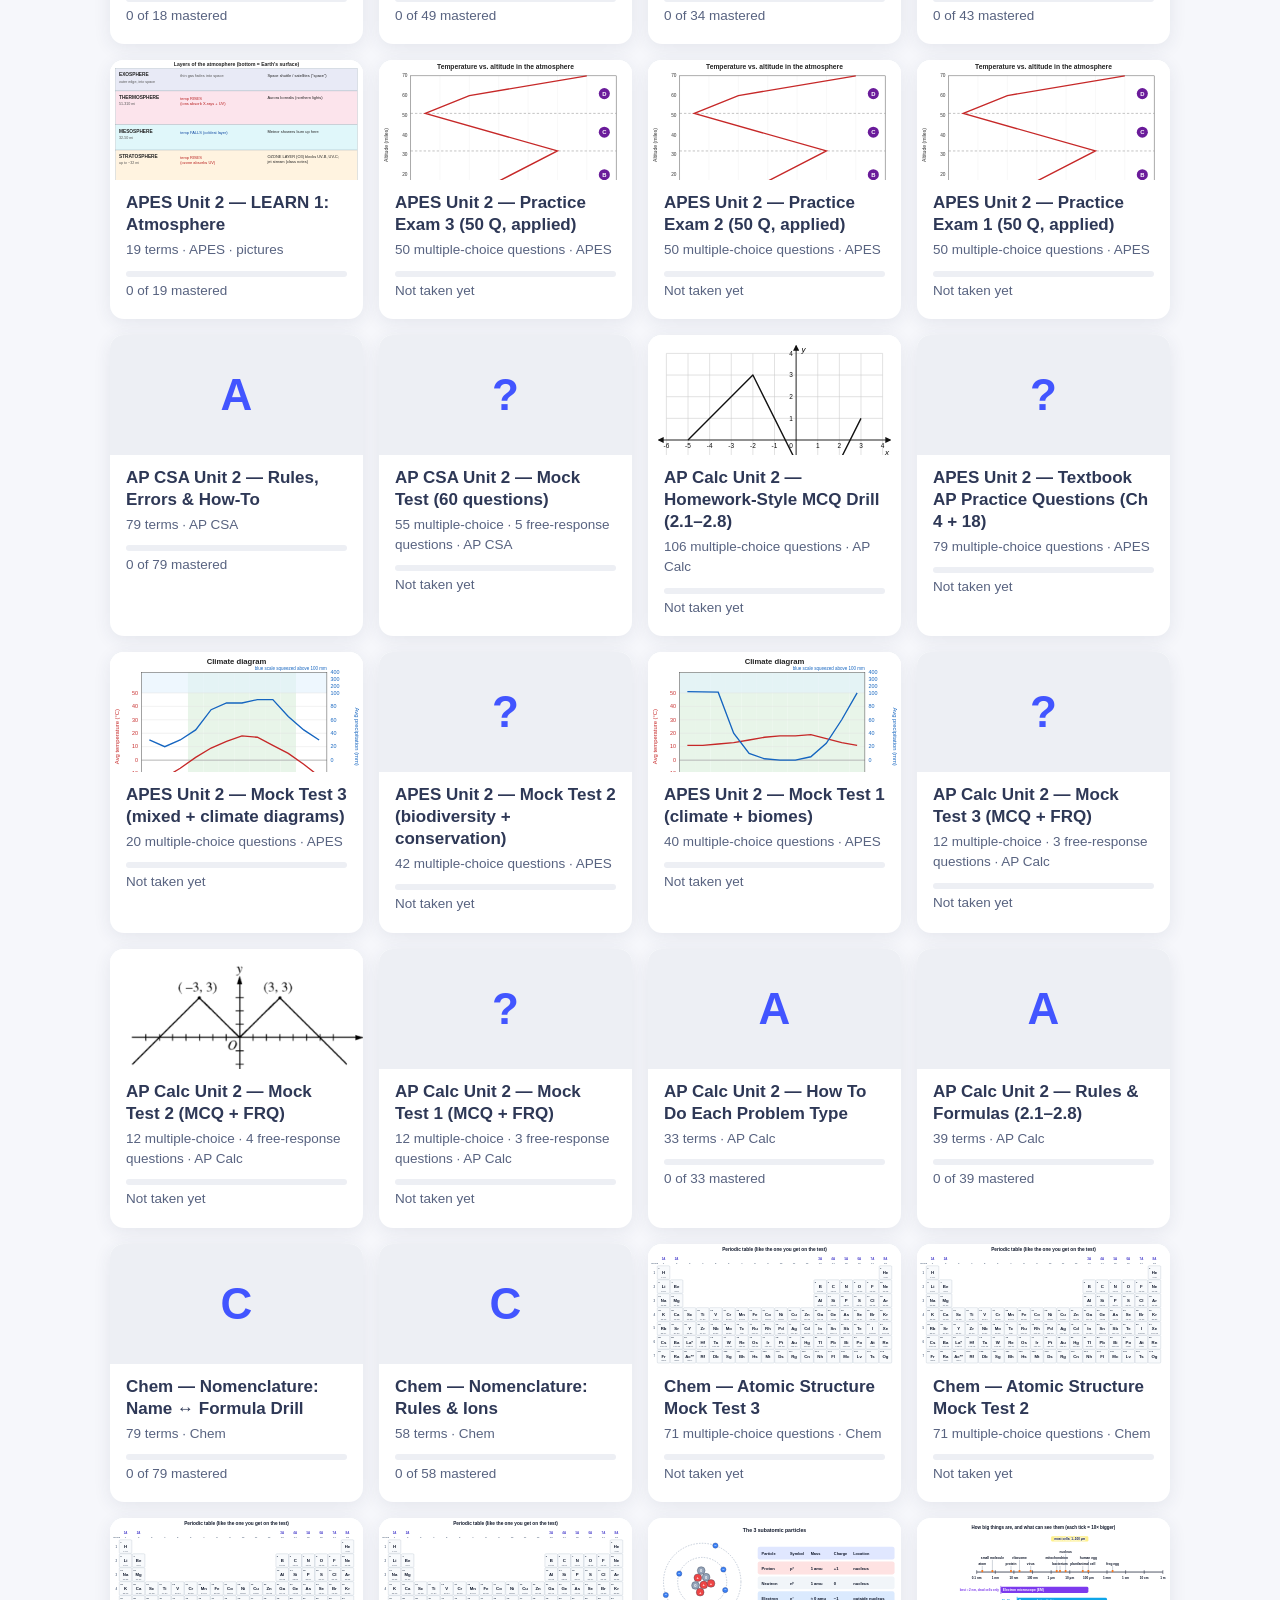
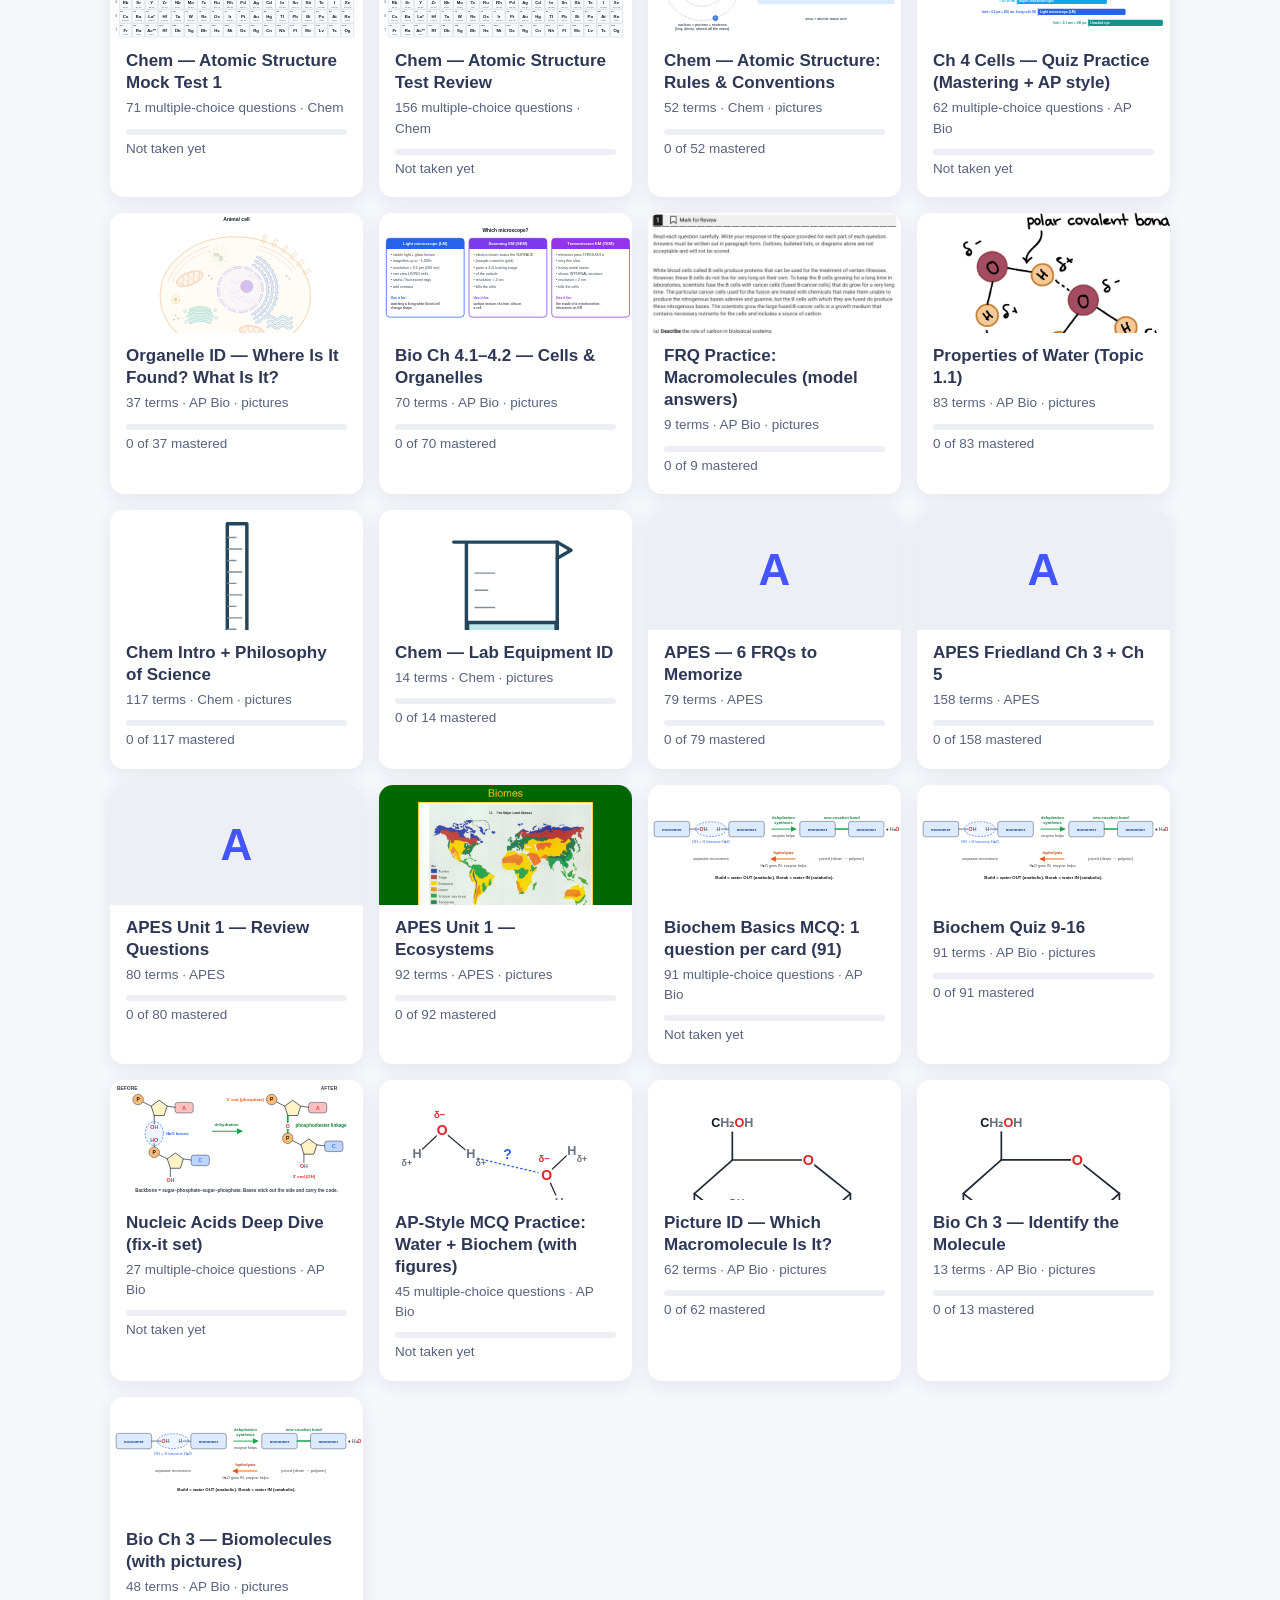
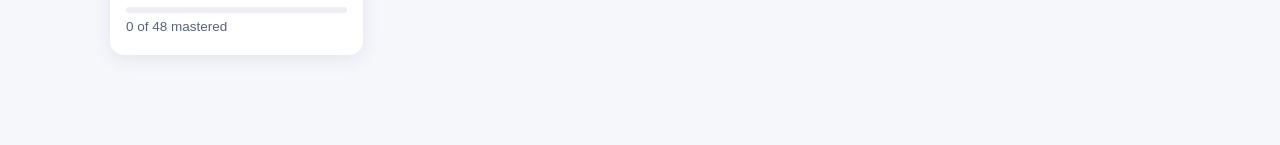
==== commit 4a7e70b8: "Remove AP Bio Unit 3 photosynthesis sets from public repo (local-only now) Co-authored-by: Cursor <c" ====
--- a/index.html
+++ b/index.html
@@ -4,7 +4,7 @@
   <meta charset="utf-8">
   <meta name="viewport" content="width=device-width,initial-scale=1">
   <title>StudyCards</title>
-  <link rel="stylesheet" href="styles.css?v=1793300000">
+  <link rel="stylesheet" href="styles.css?v=1793190000">
 </head>
 <body>
   <header class="topbar">
@@ -19,7 +19,8 @@
   </header>
   <main id="app"></main>
   <input type="file" id="imgpick" accept="image/*" hidden>
-  <script src="seed.js?v=1793650000"></script>
-  <script src="app.js?v=1793650000"></script>
+  <script src="seed.js?v=1793710000"></script>
+  <script src="seed-local.js?v=1793710000"></script>
+  <script src="app.js?v=1793710000"></script>
 </body>
 </html>
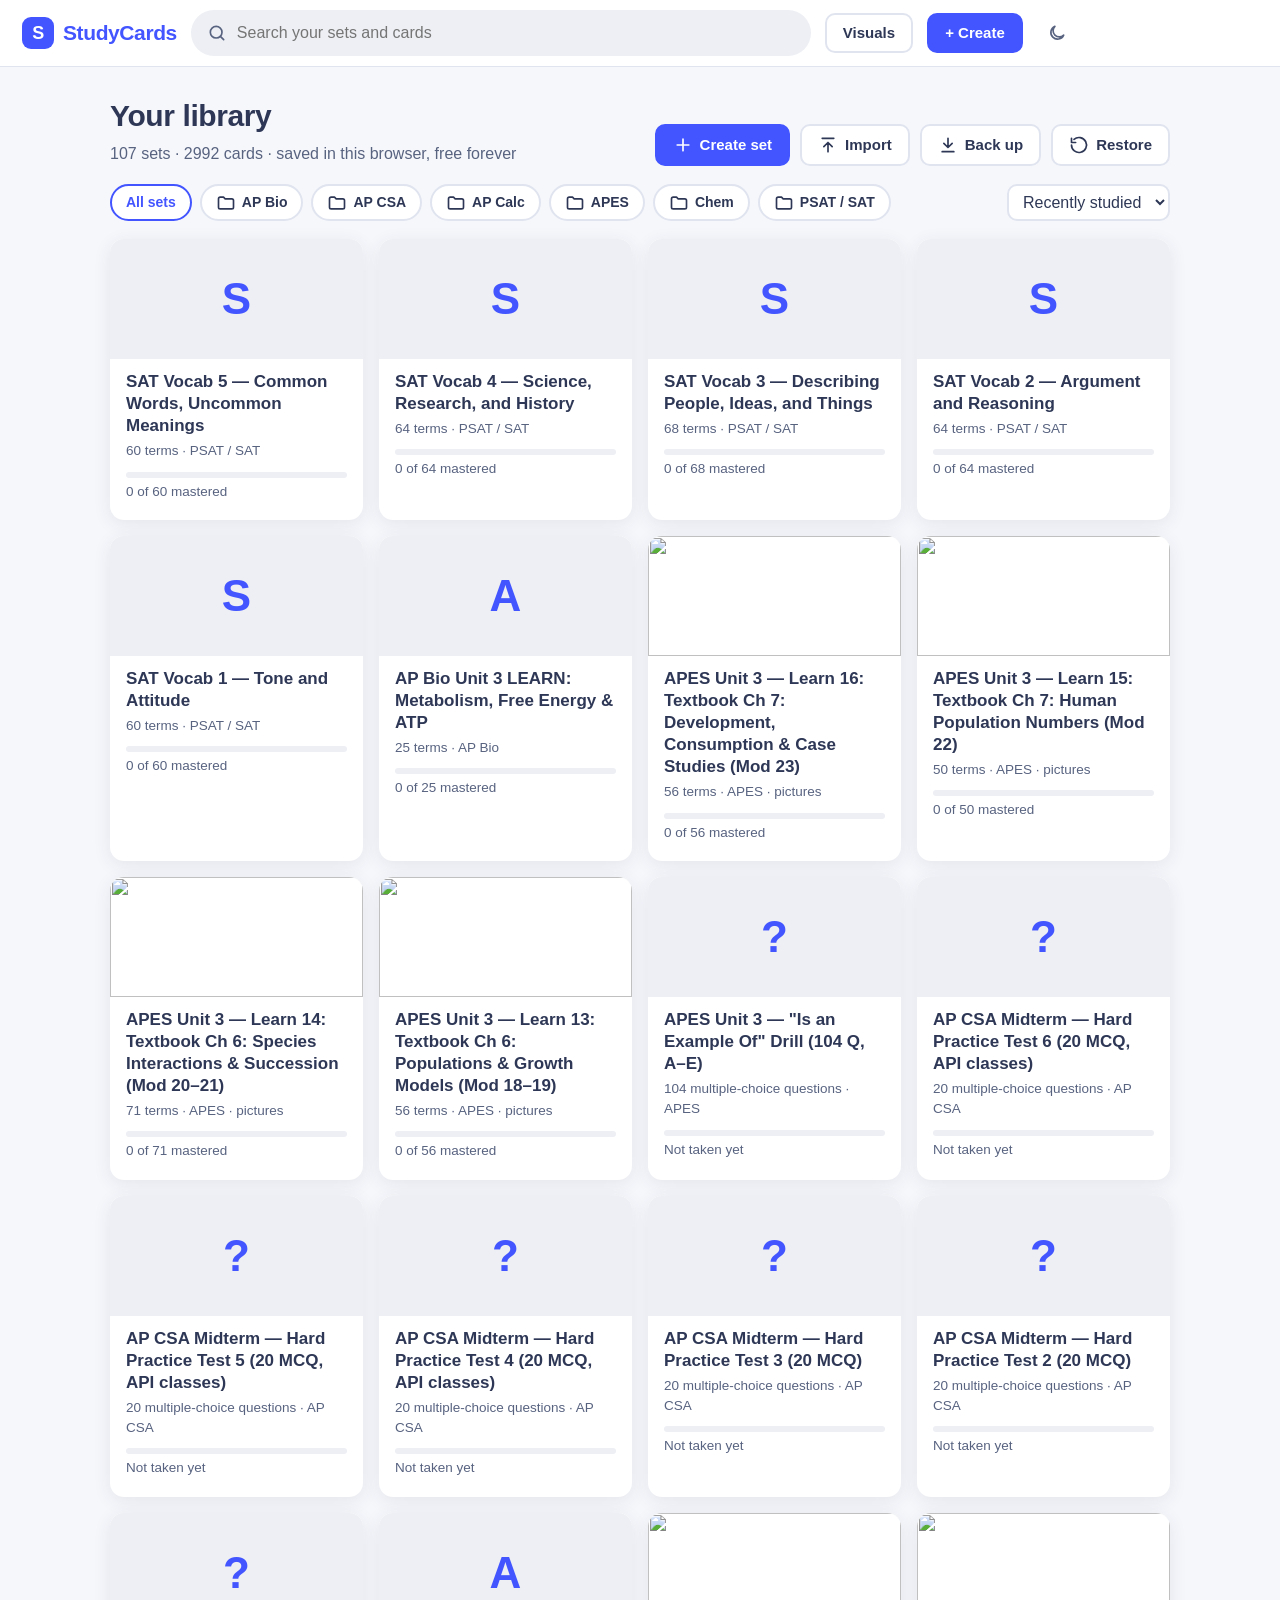
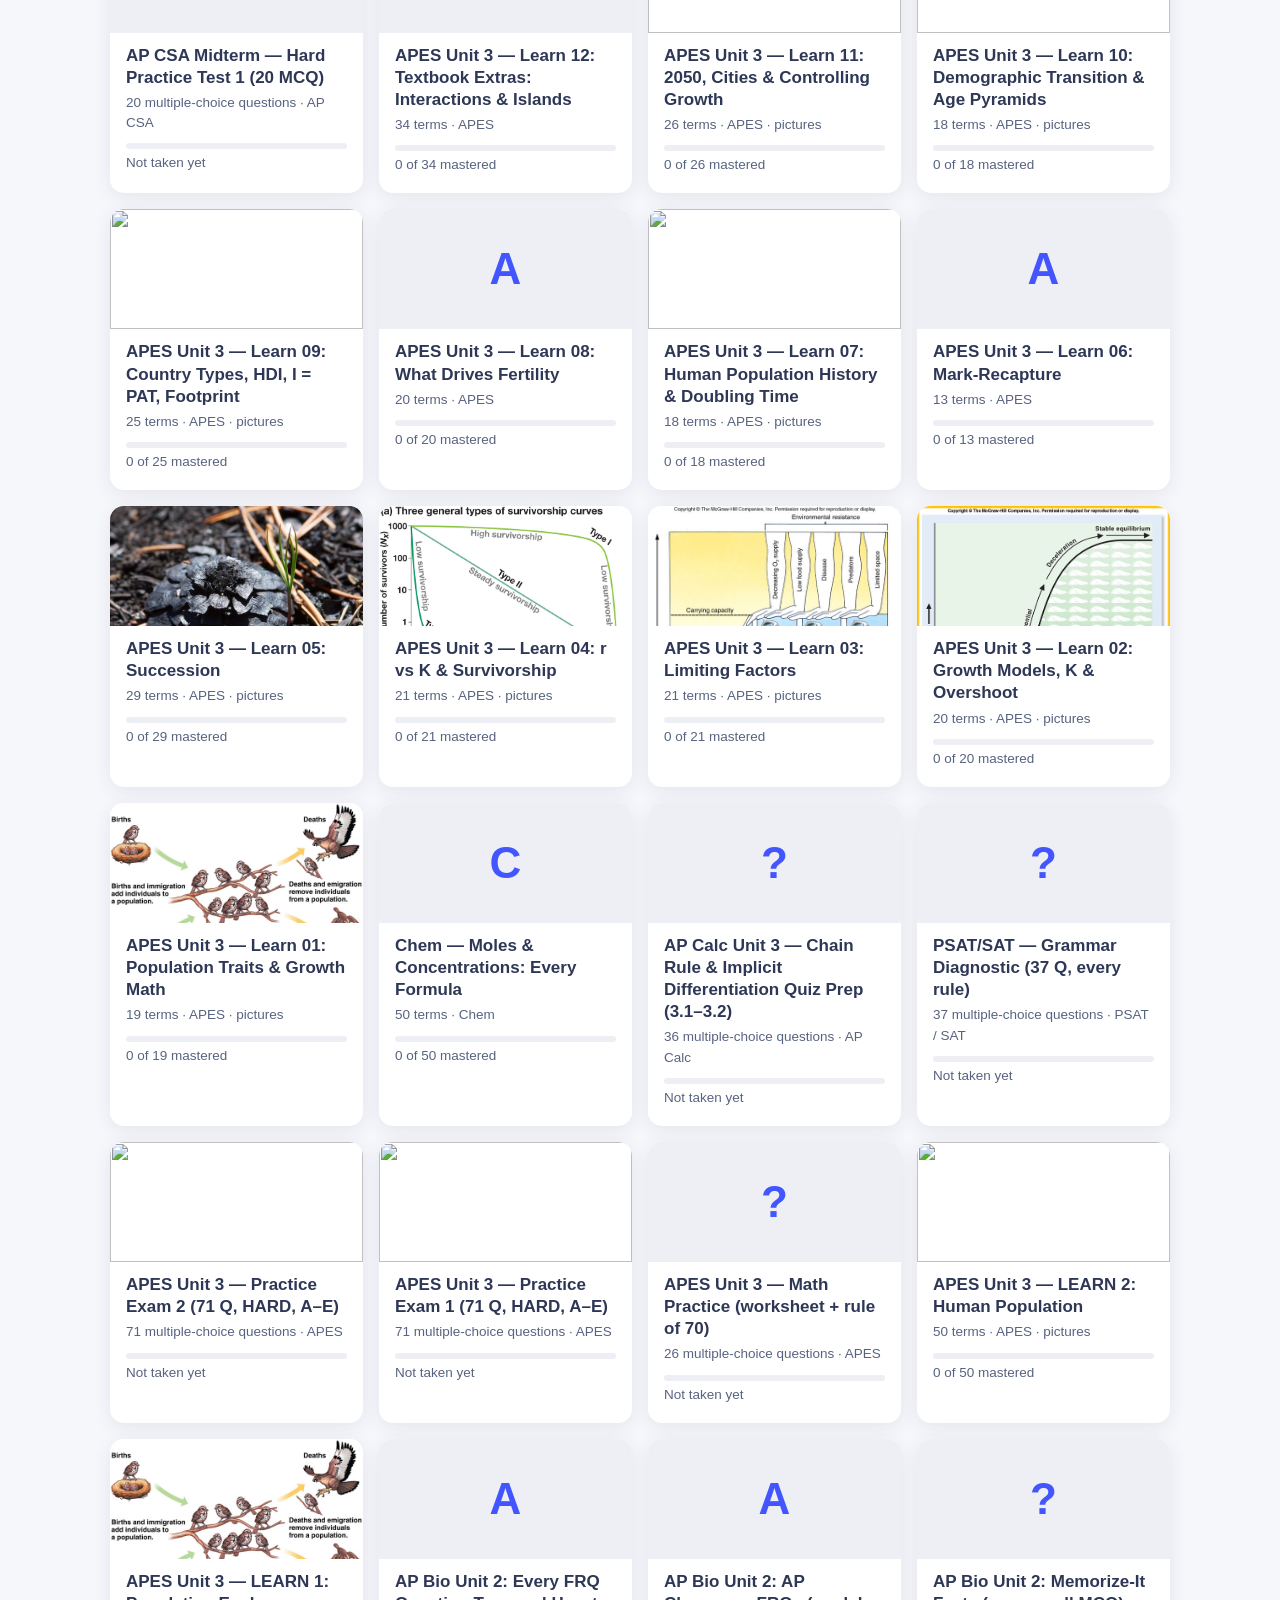
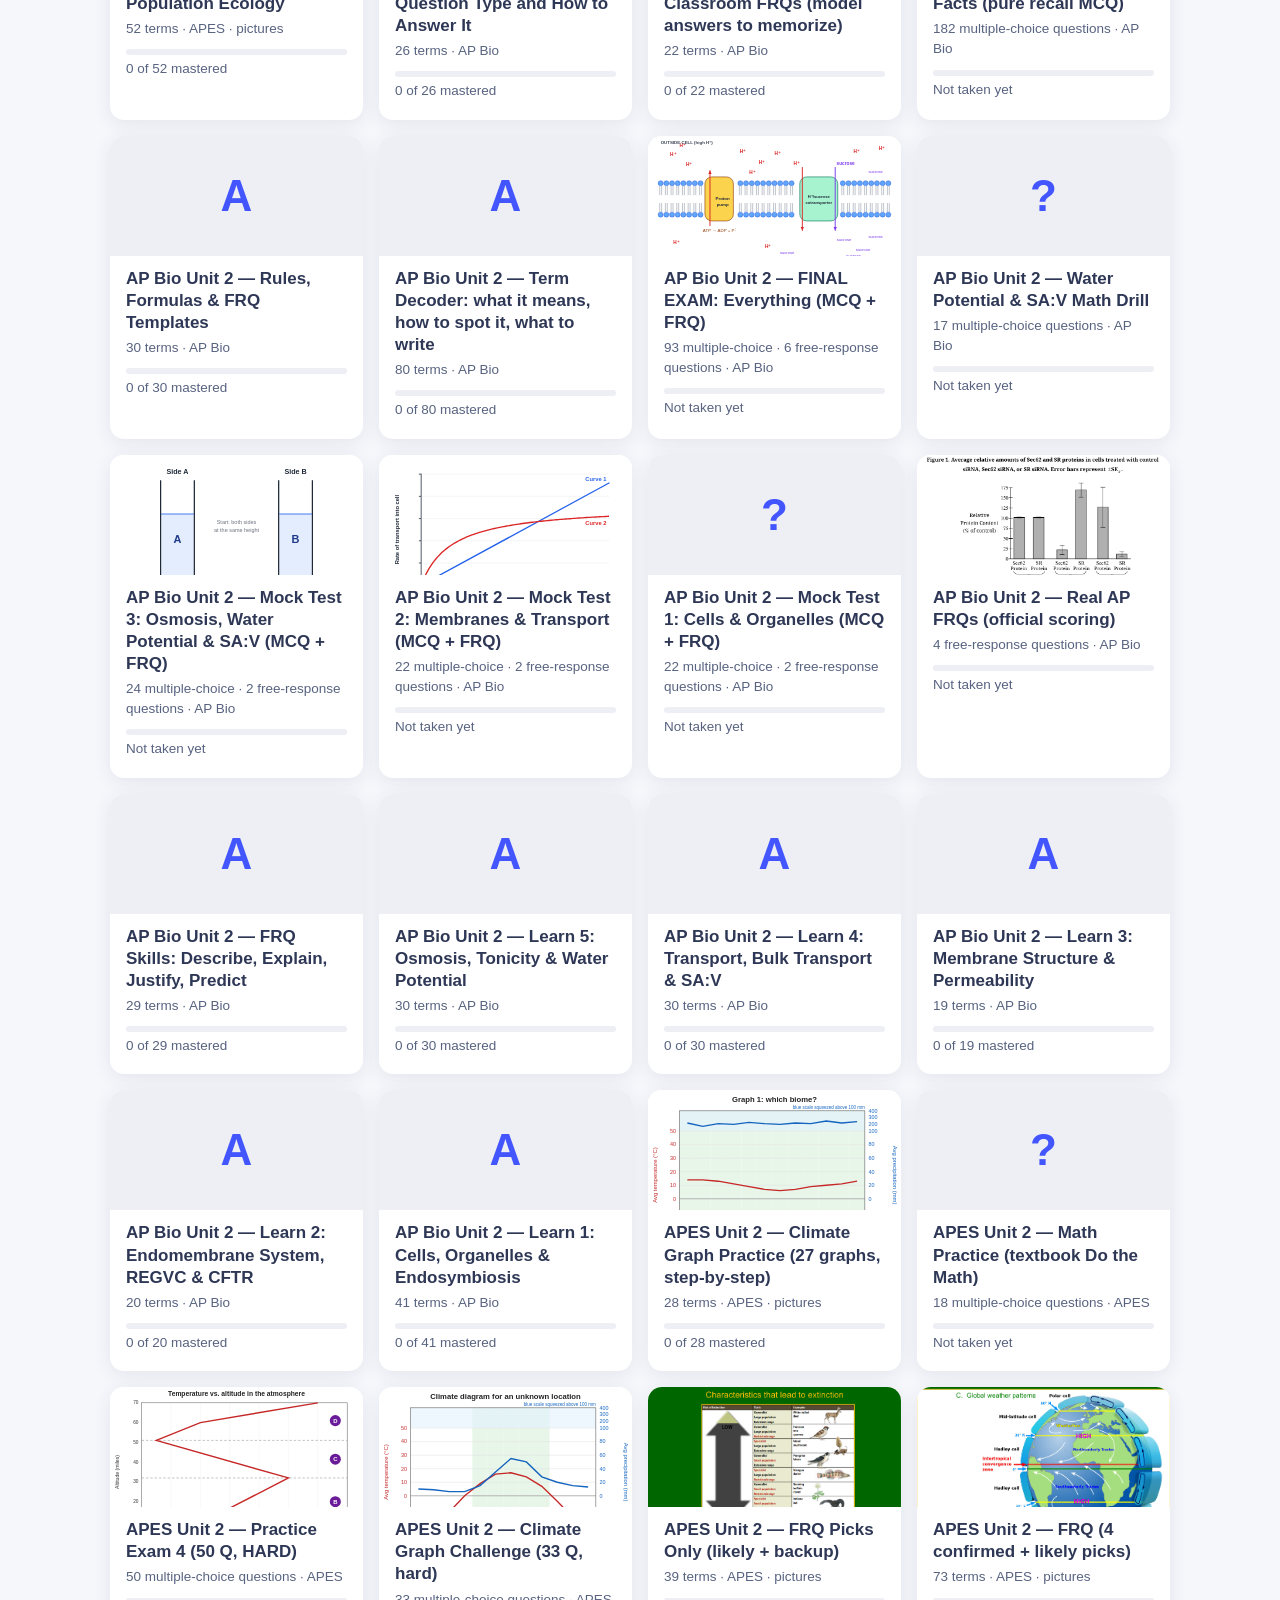
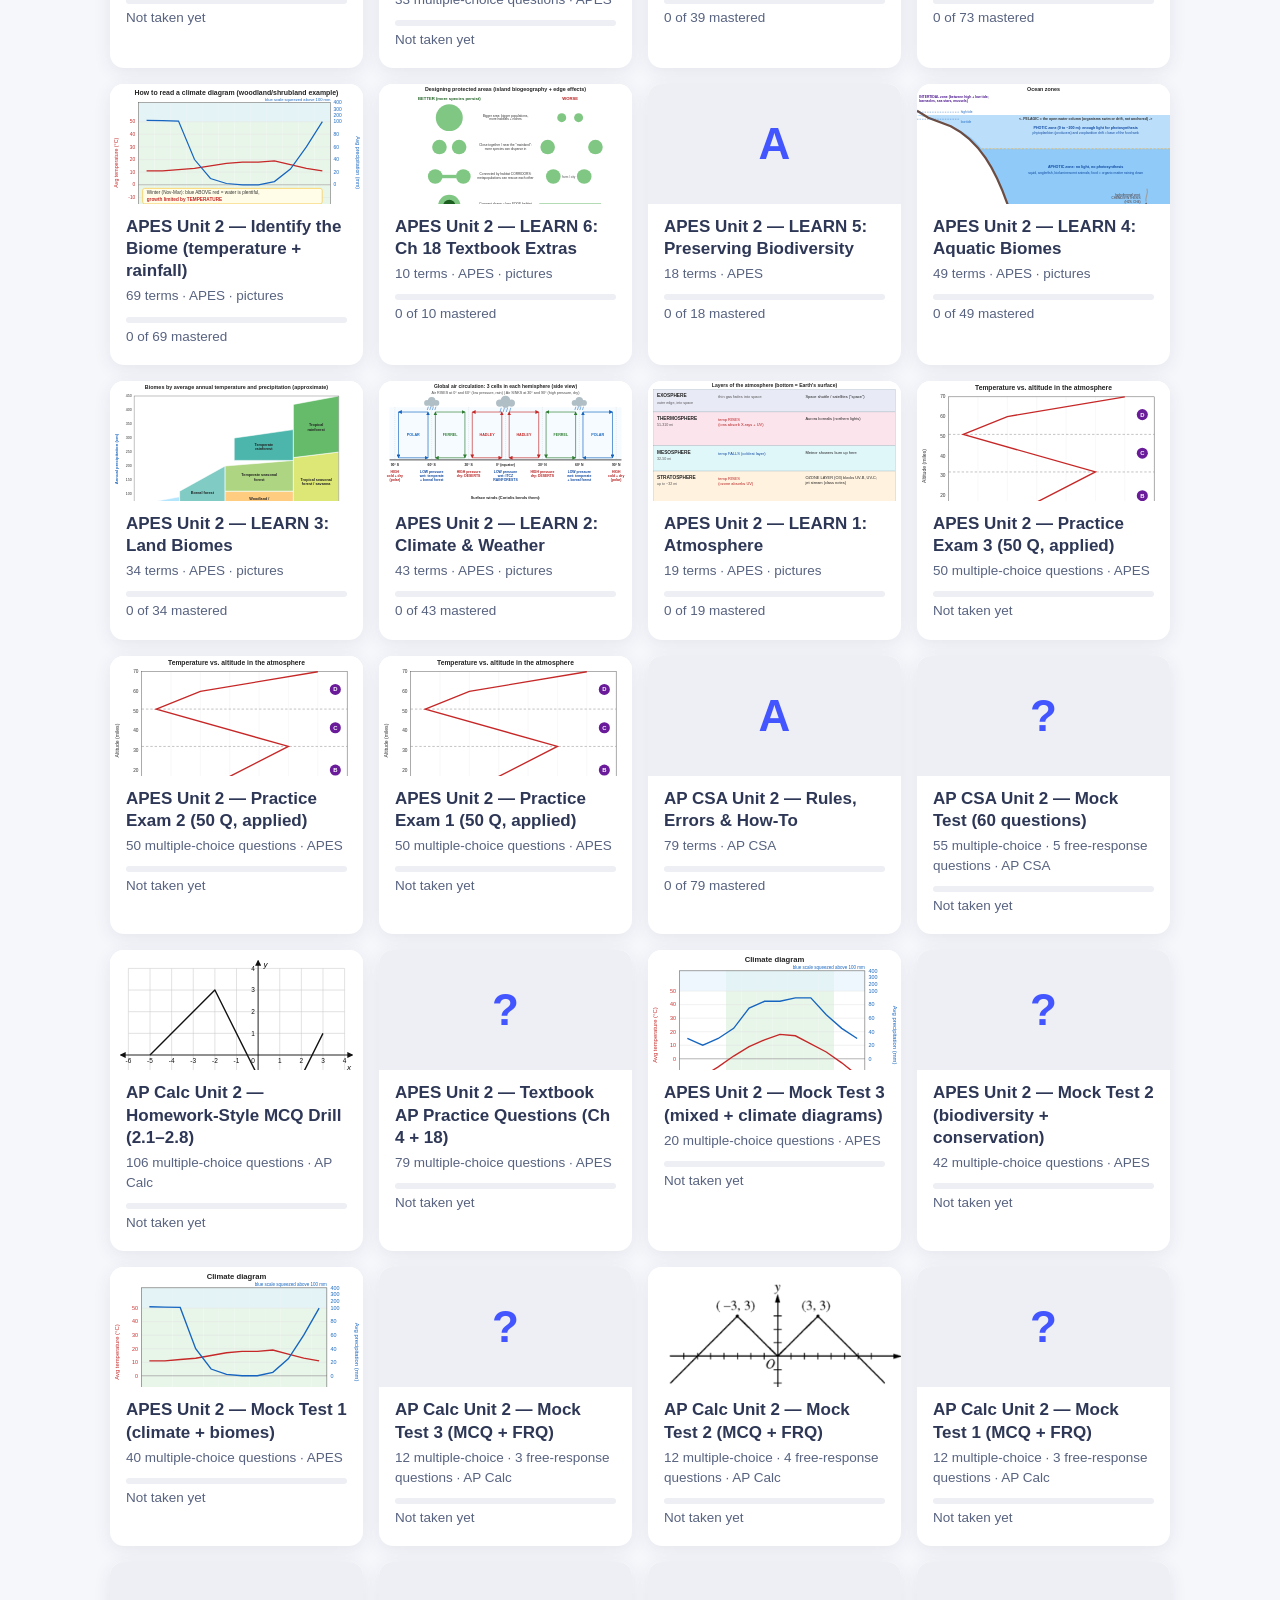
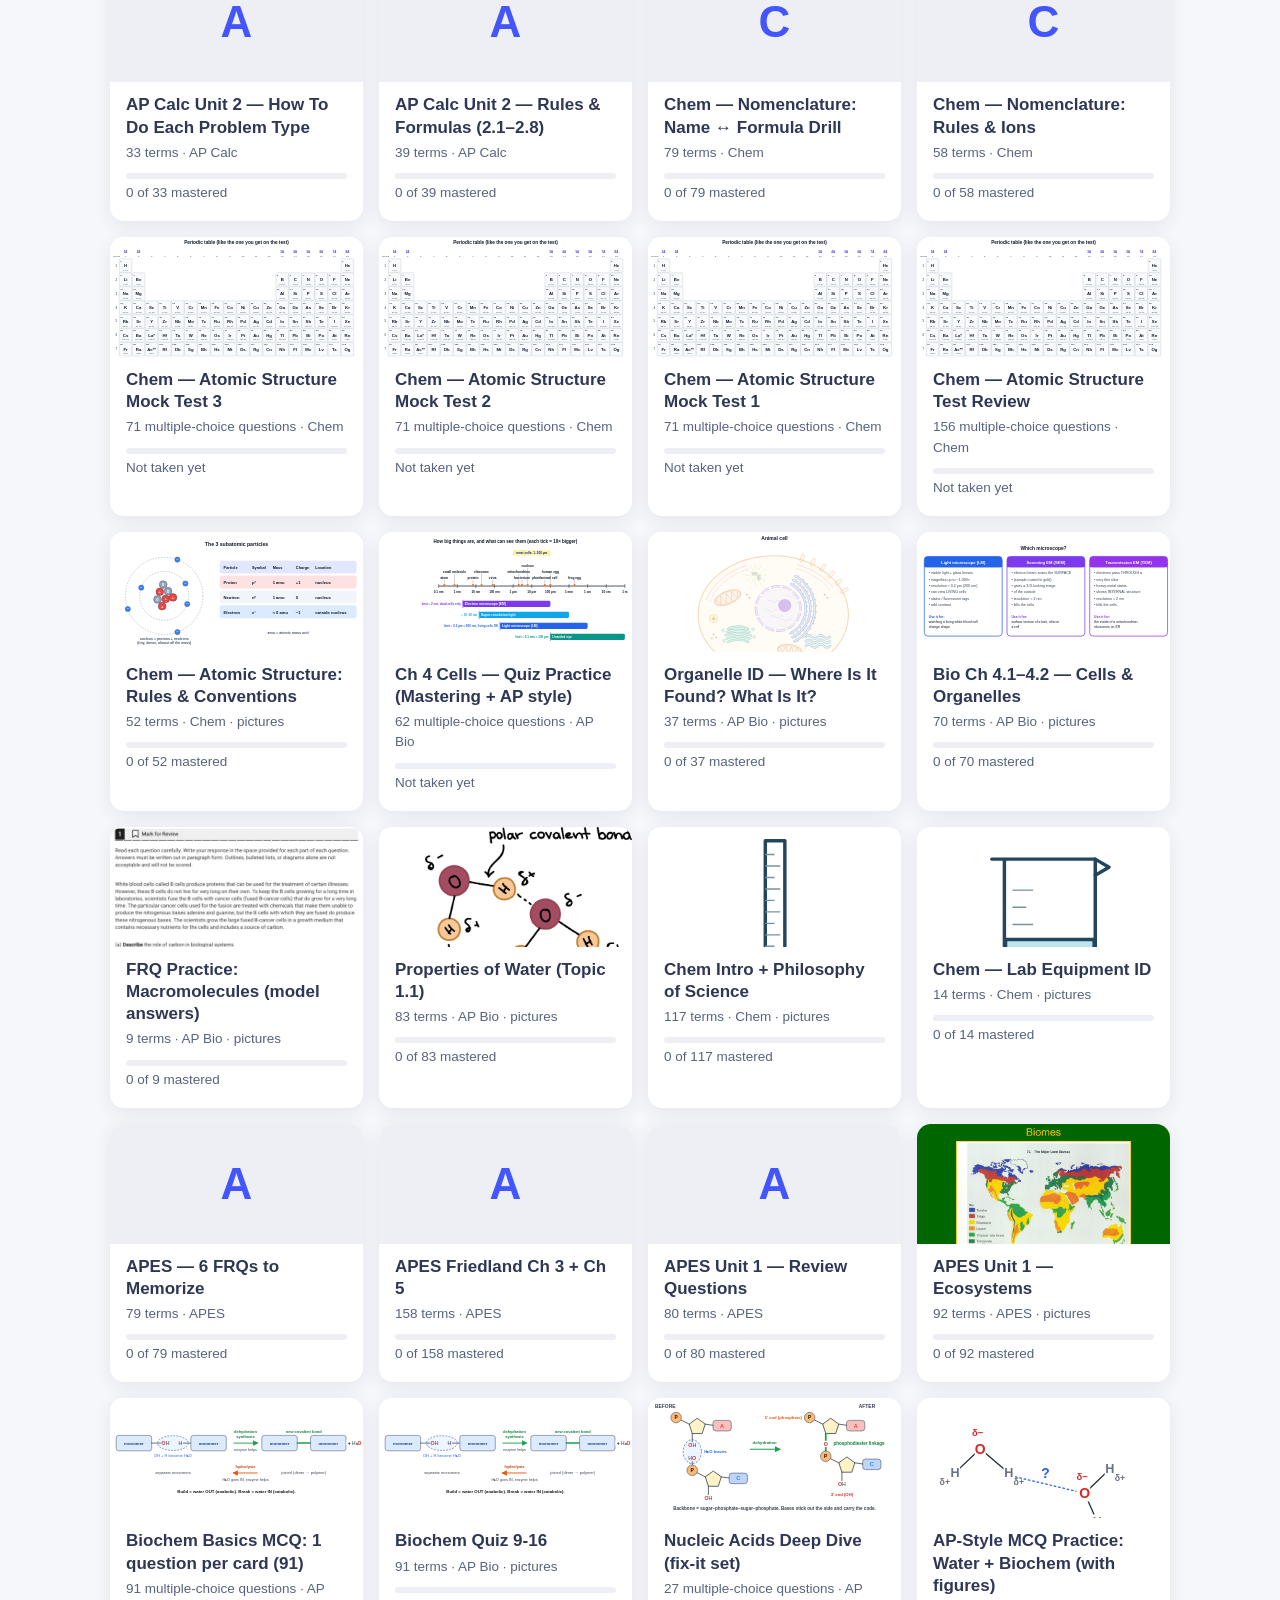
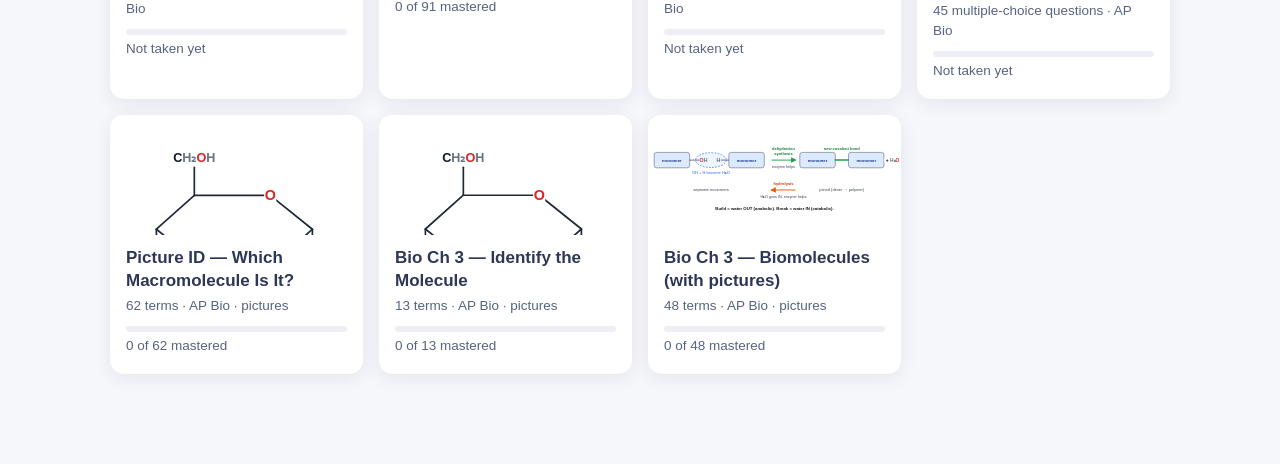
==== commit 4b3c6239: "Add SAT vocab decks (5 themed decks) Co-authored-by: Cursor <cursoragent@cursor.com>" ====
--- a/index.html
+++ b/index.html
@@ -19,7 +19,7 @@
   </header>
   <main id="app"></main>
   <input type="file" id="imgpick" accept="image/*" hidden>
-  <script src="seed.js?v=1793710000"></script>
+  <script src="seed.js?v=1793720000"></script>
   <script src="seed-local.js?v=1793710000"></script>
   <script src="app.js?v=1793710000"></script>
 </body>
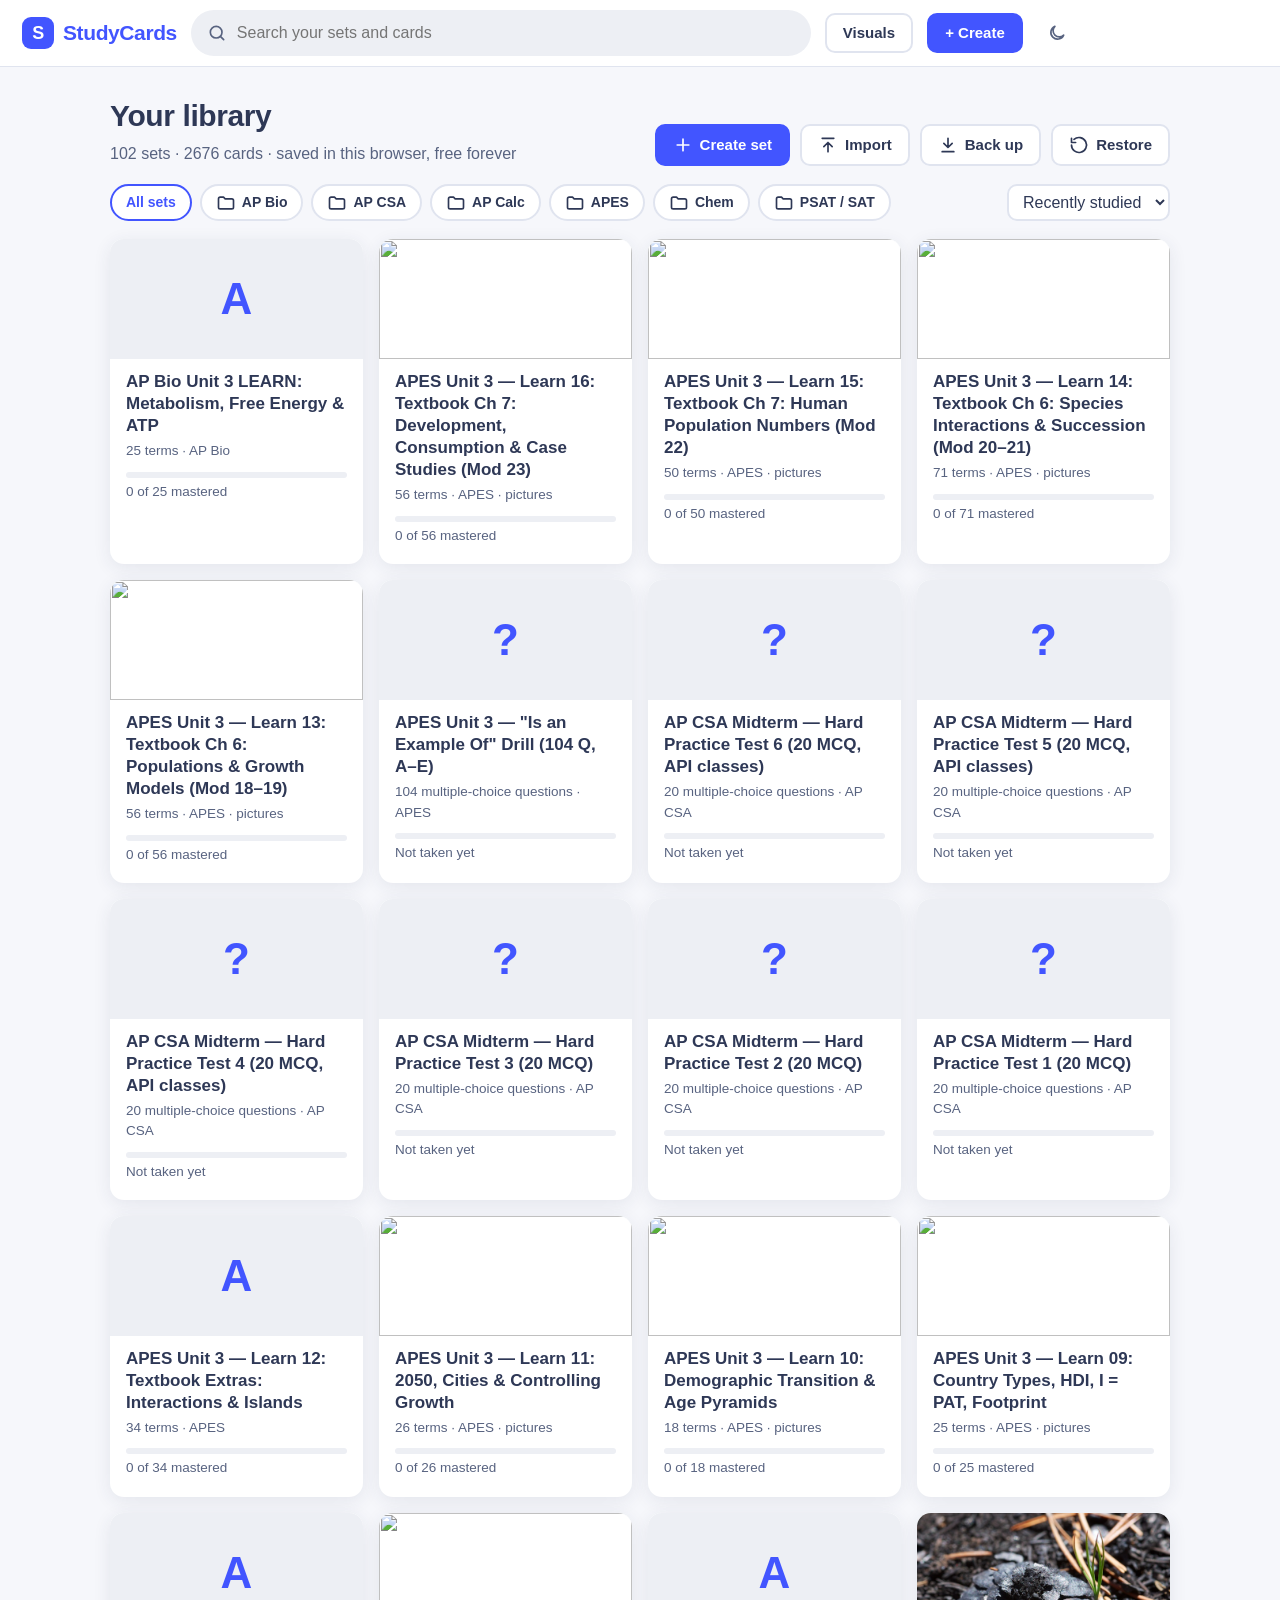
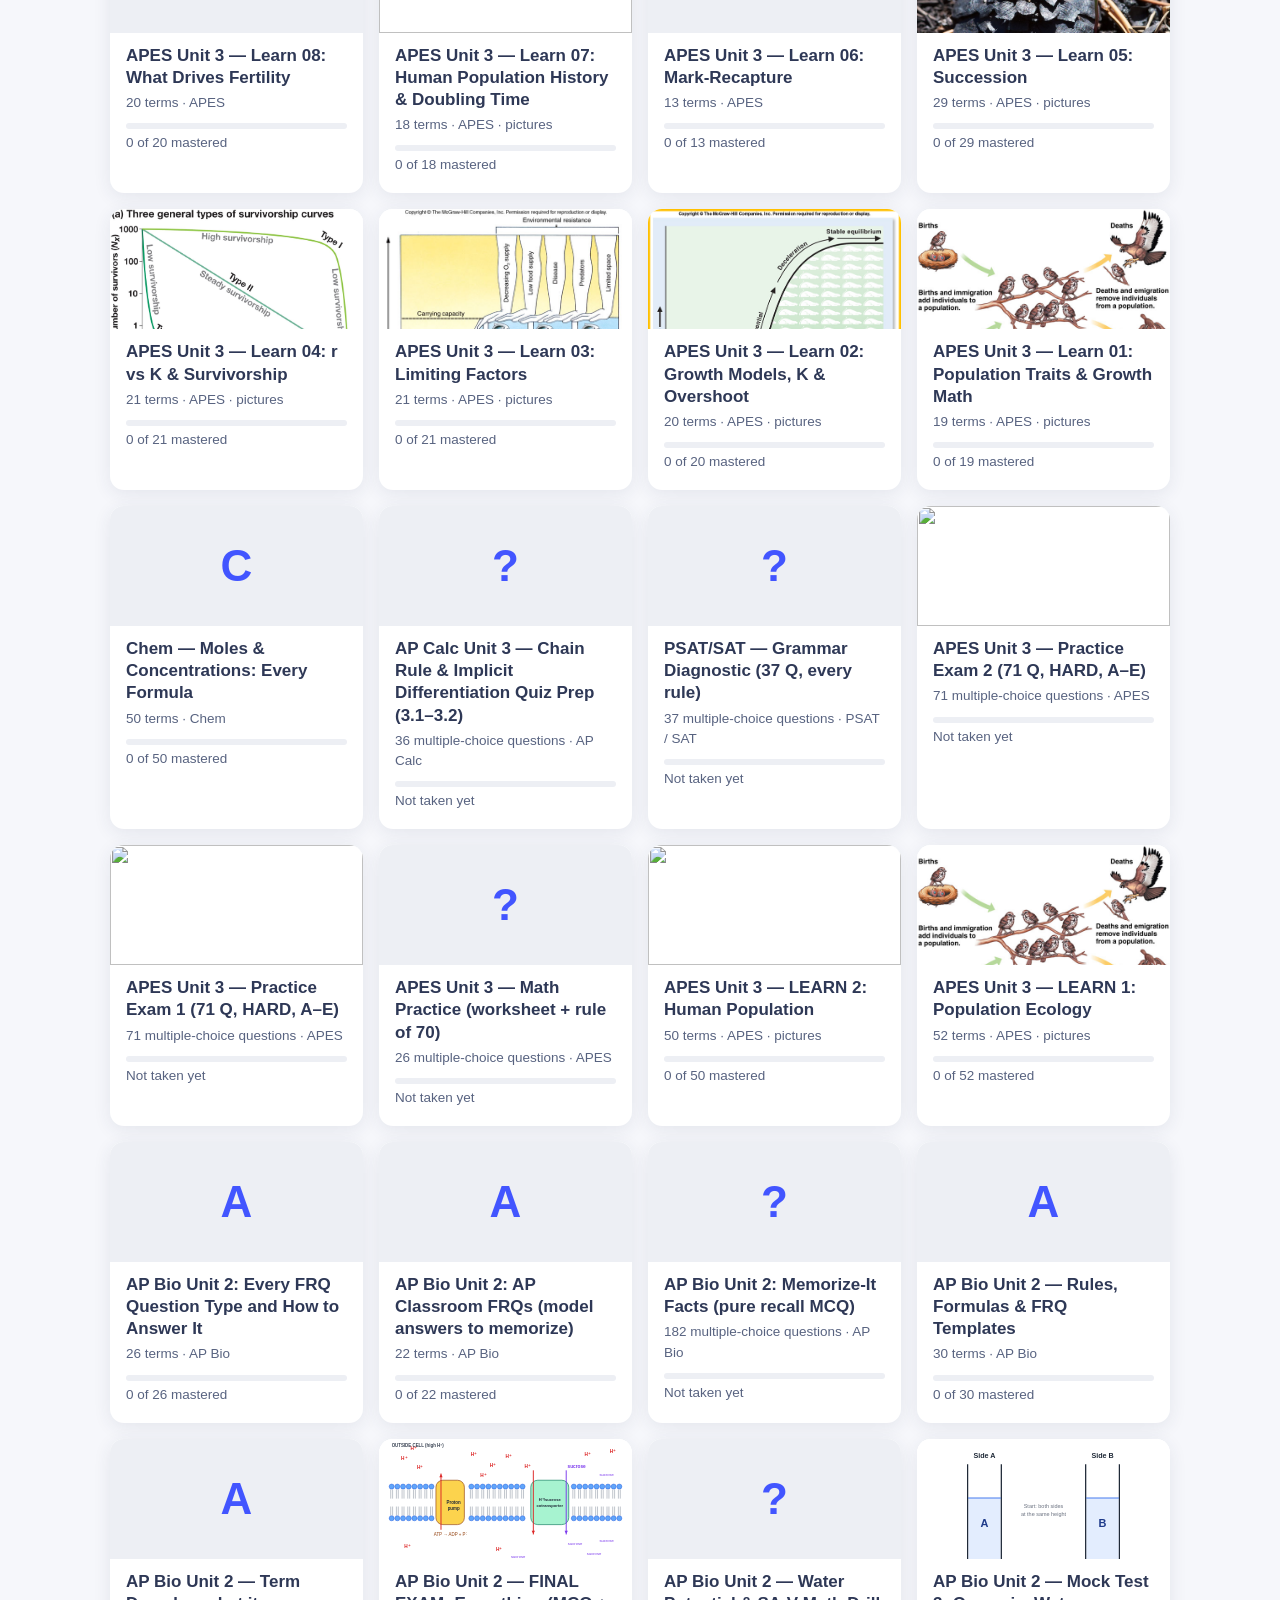
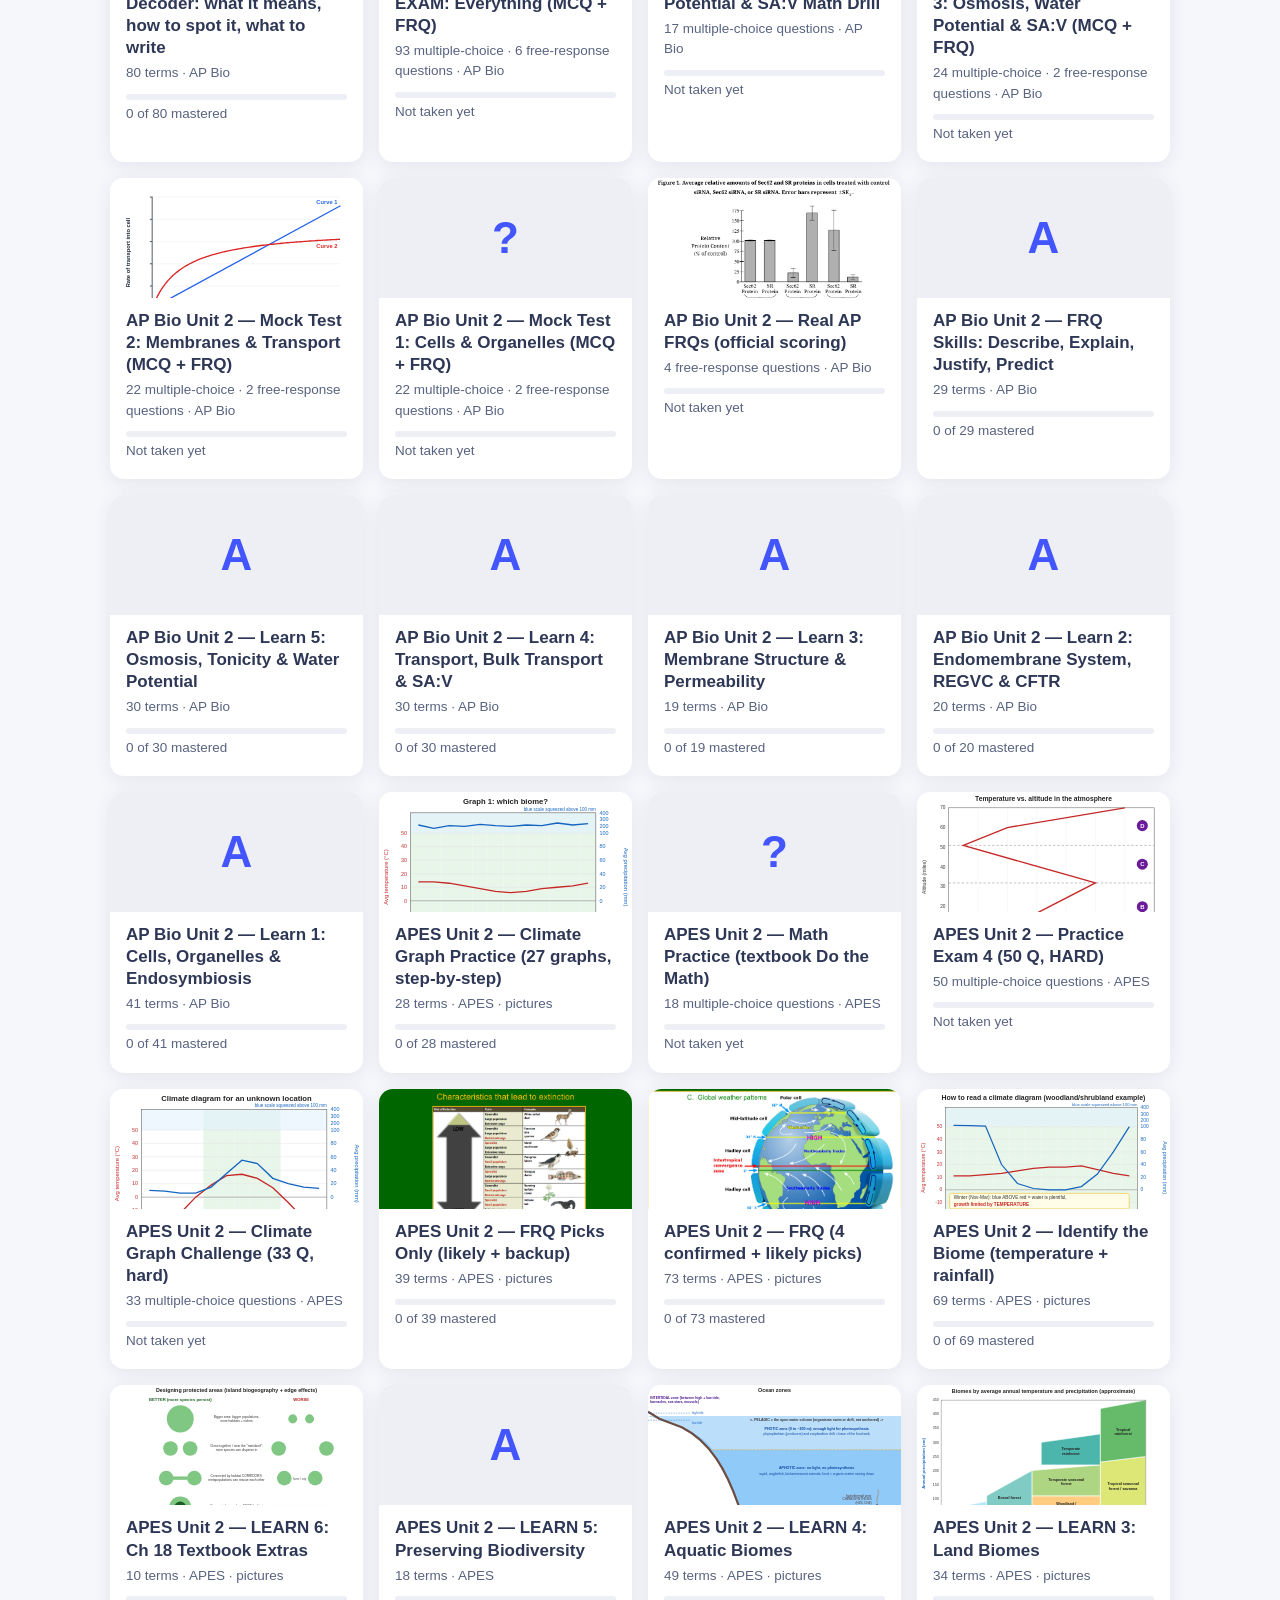
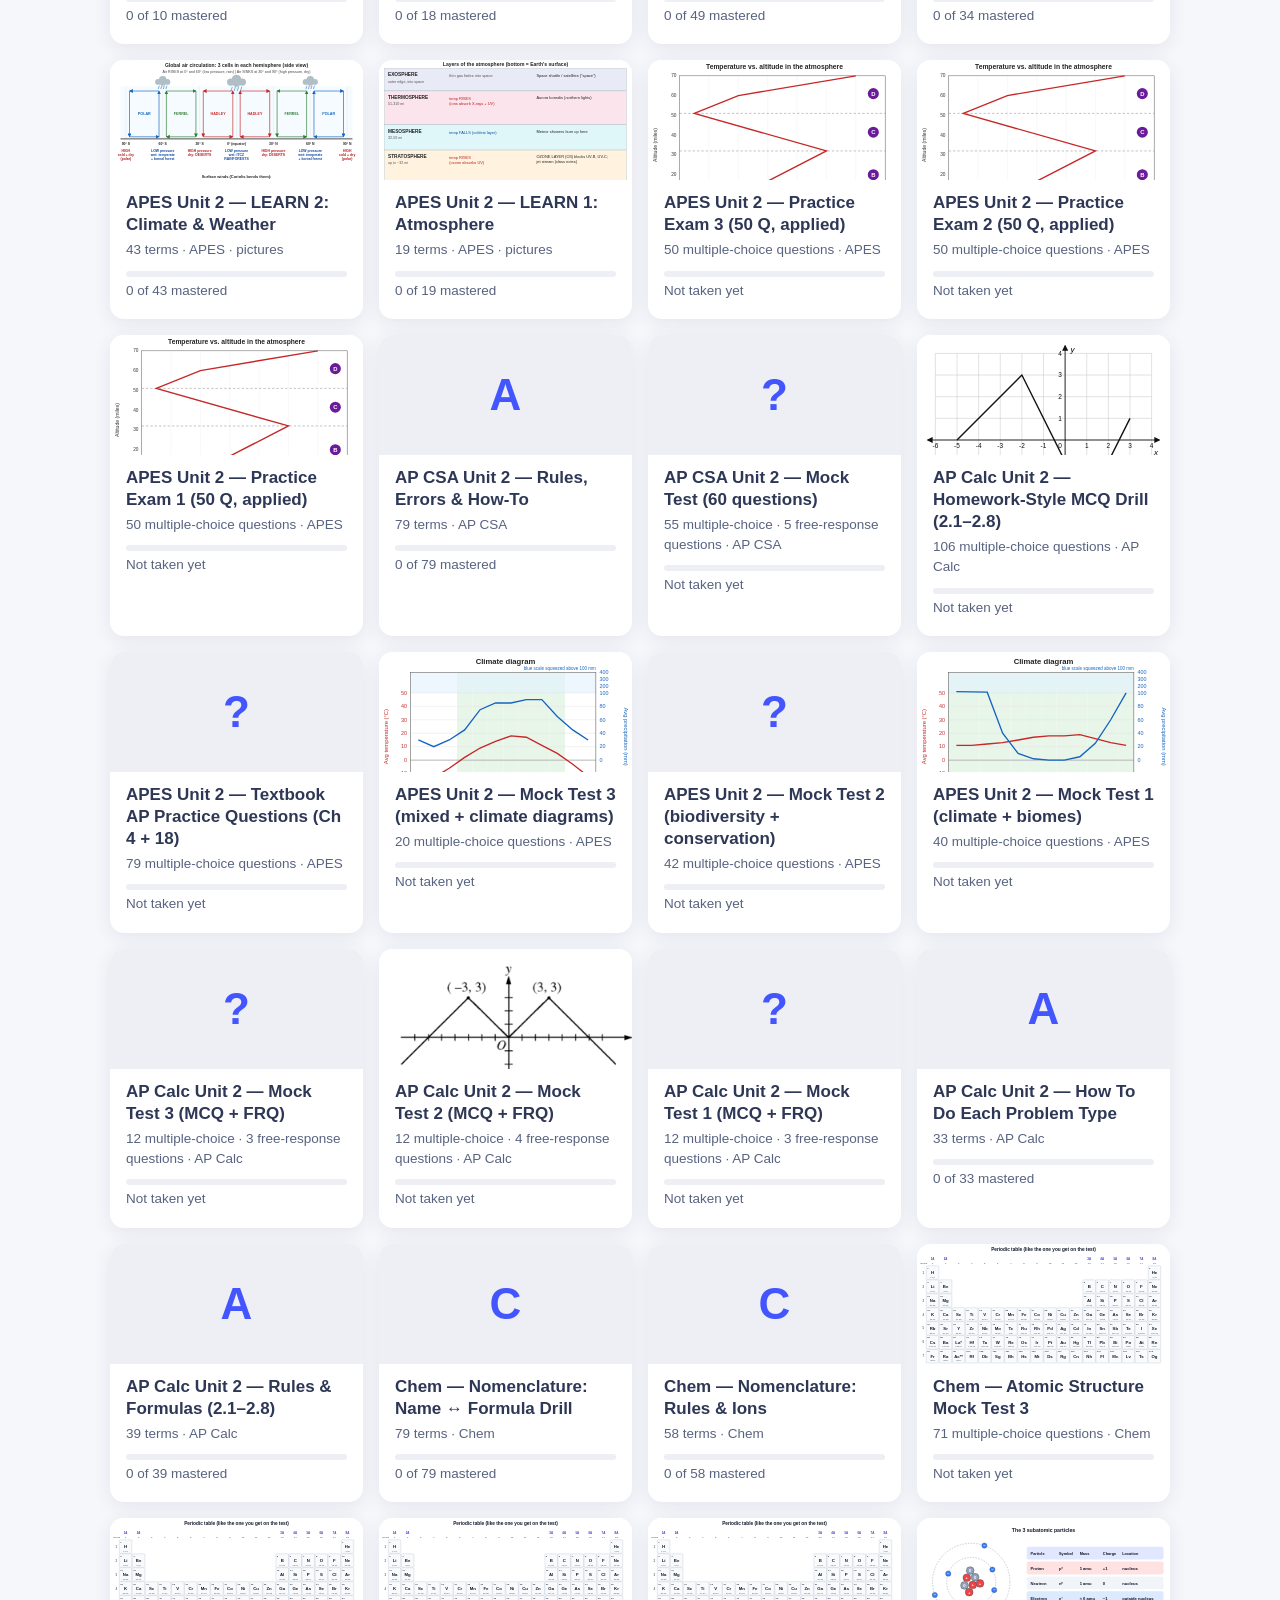
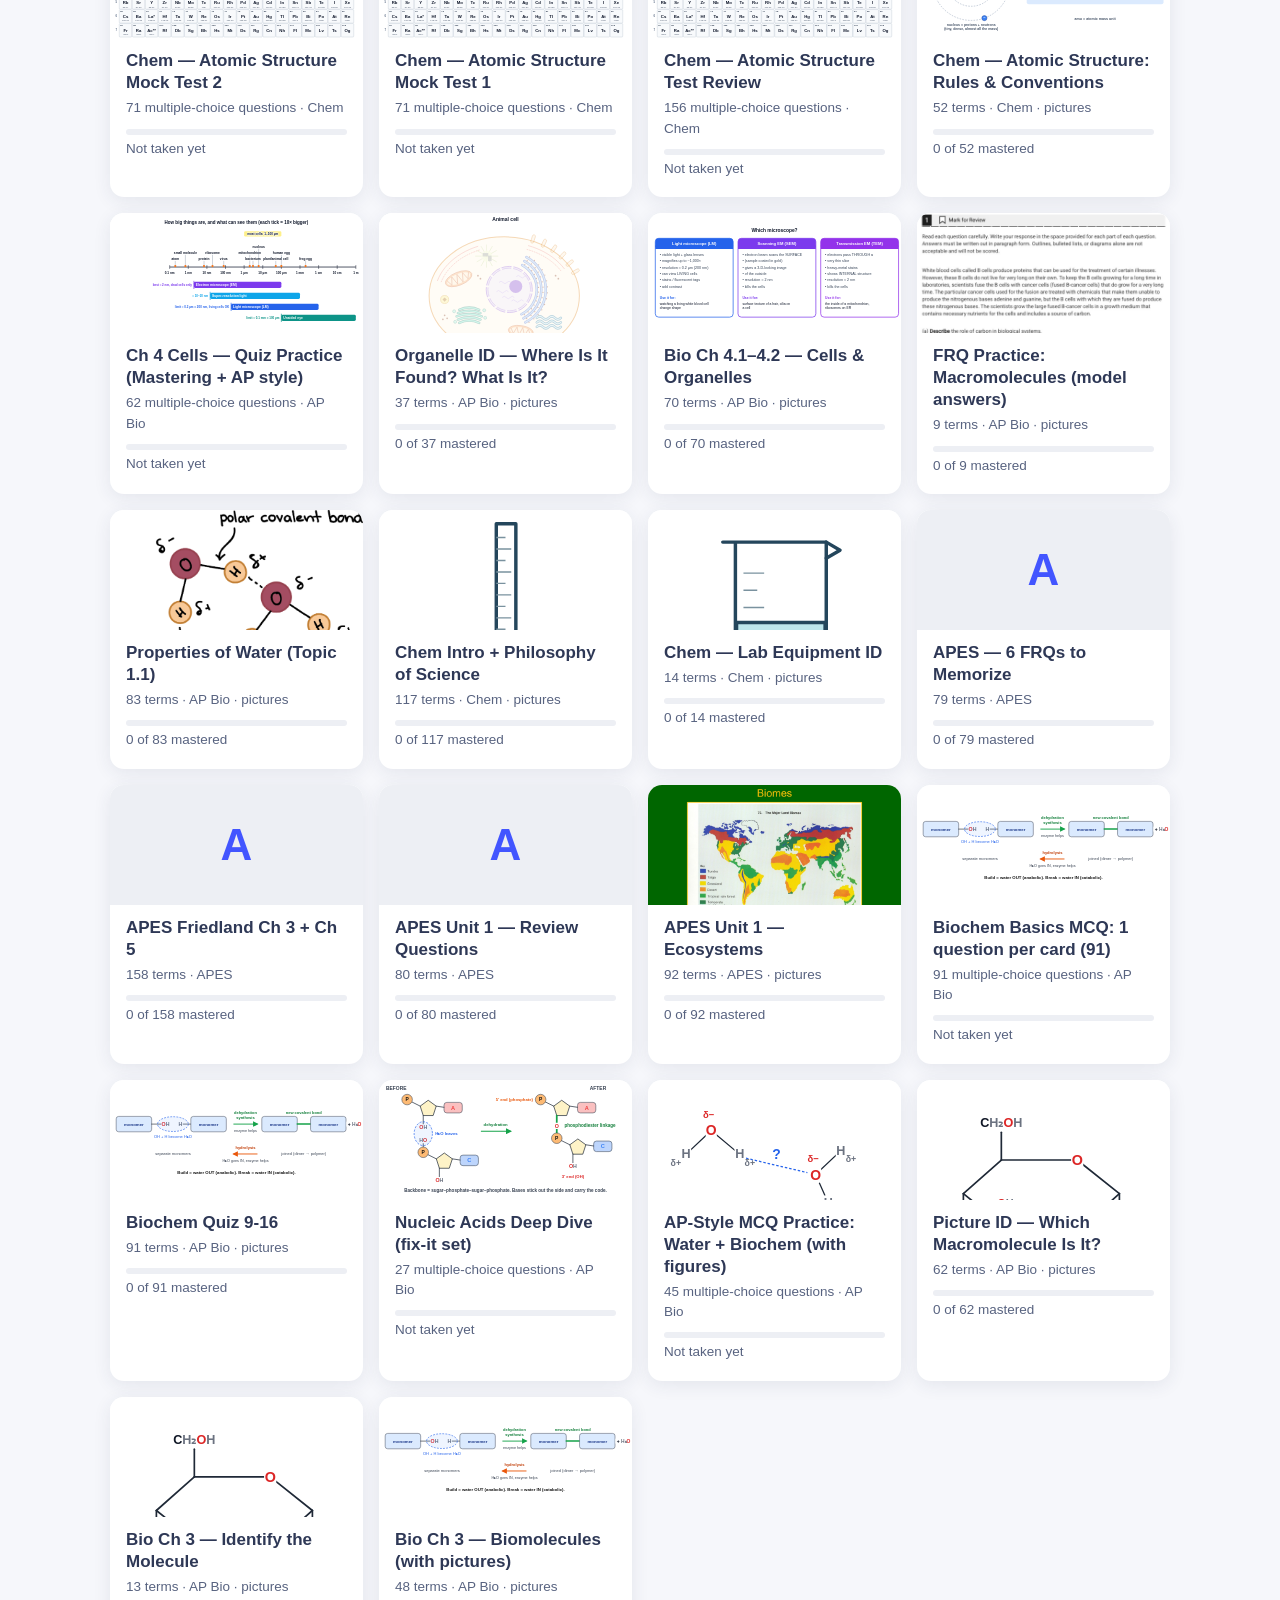
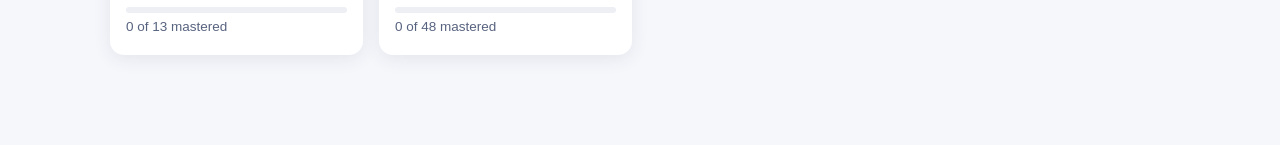
==== commit f3c3bdbe: "Remove SAT vocab decks from public repo (local-only now) Co-authored-by: Cursor <cursoragent@cursor." ====
--- a/index.html
+++ b/index.html
@@ -19,8 +19,8 @@
   </header>
   <main id="app"></main>
   <input type="file" id="imgpick" accept="image/*" hidden>
-  <script src="seed.js?v=1793720000"></script>
-  <script src="seed-local.js?v=1793710000"></script>
+  <script src="seed.js?v=1793730000"></script>
+  <script src="seed-local.js?v=1793730000"></script>
   <script src="app.js?v=1793710000"></script>
 </body>
 </html>
